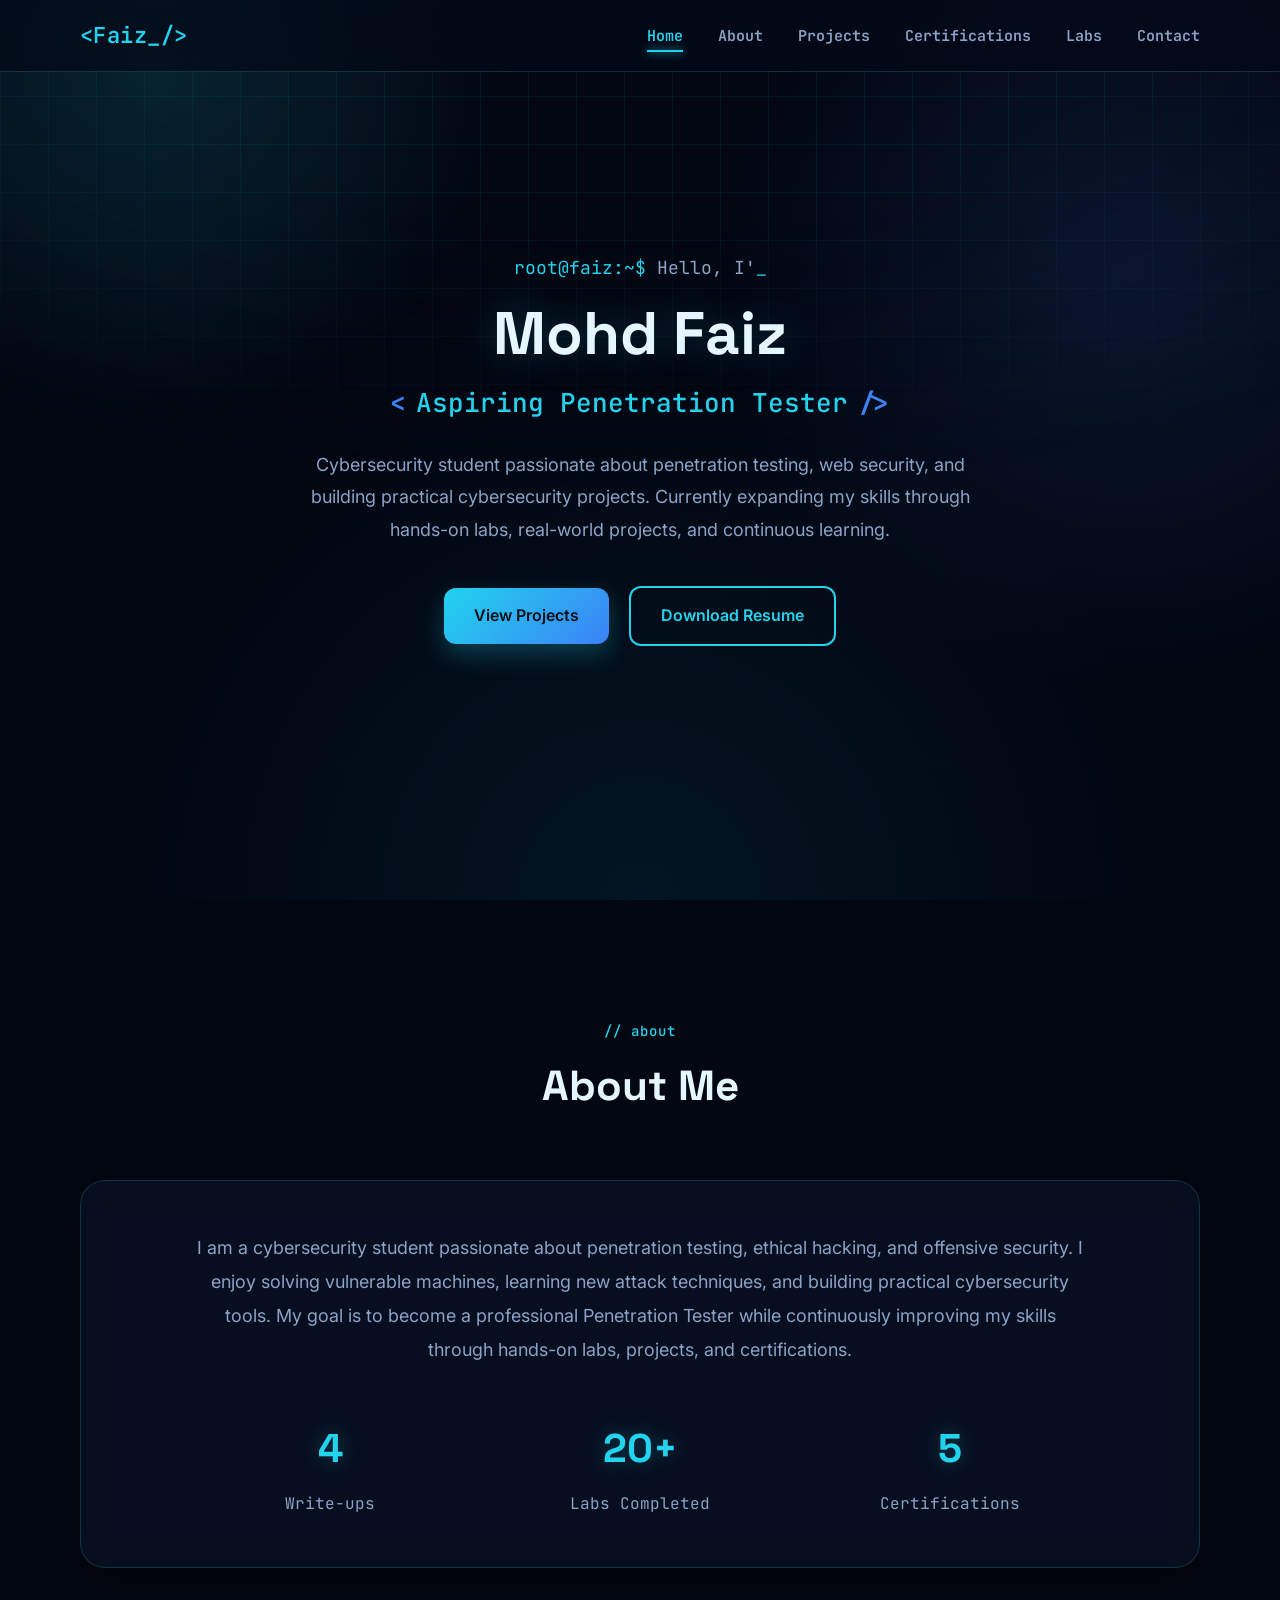
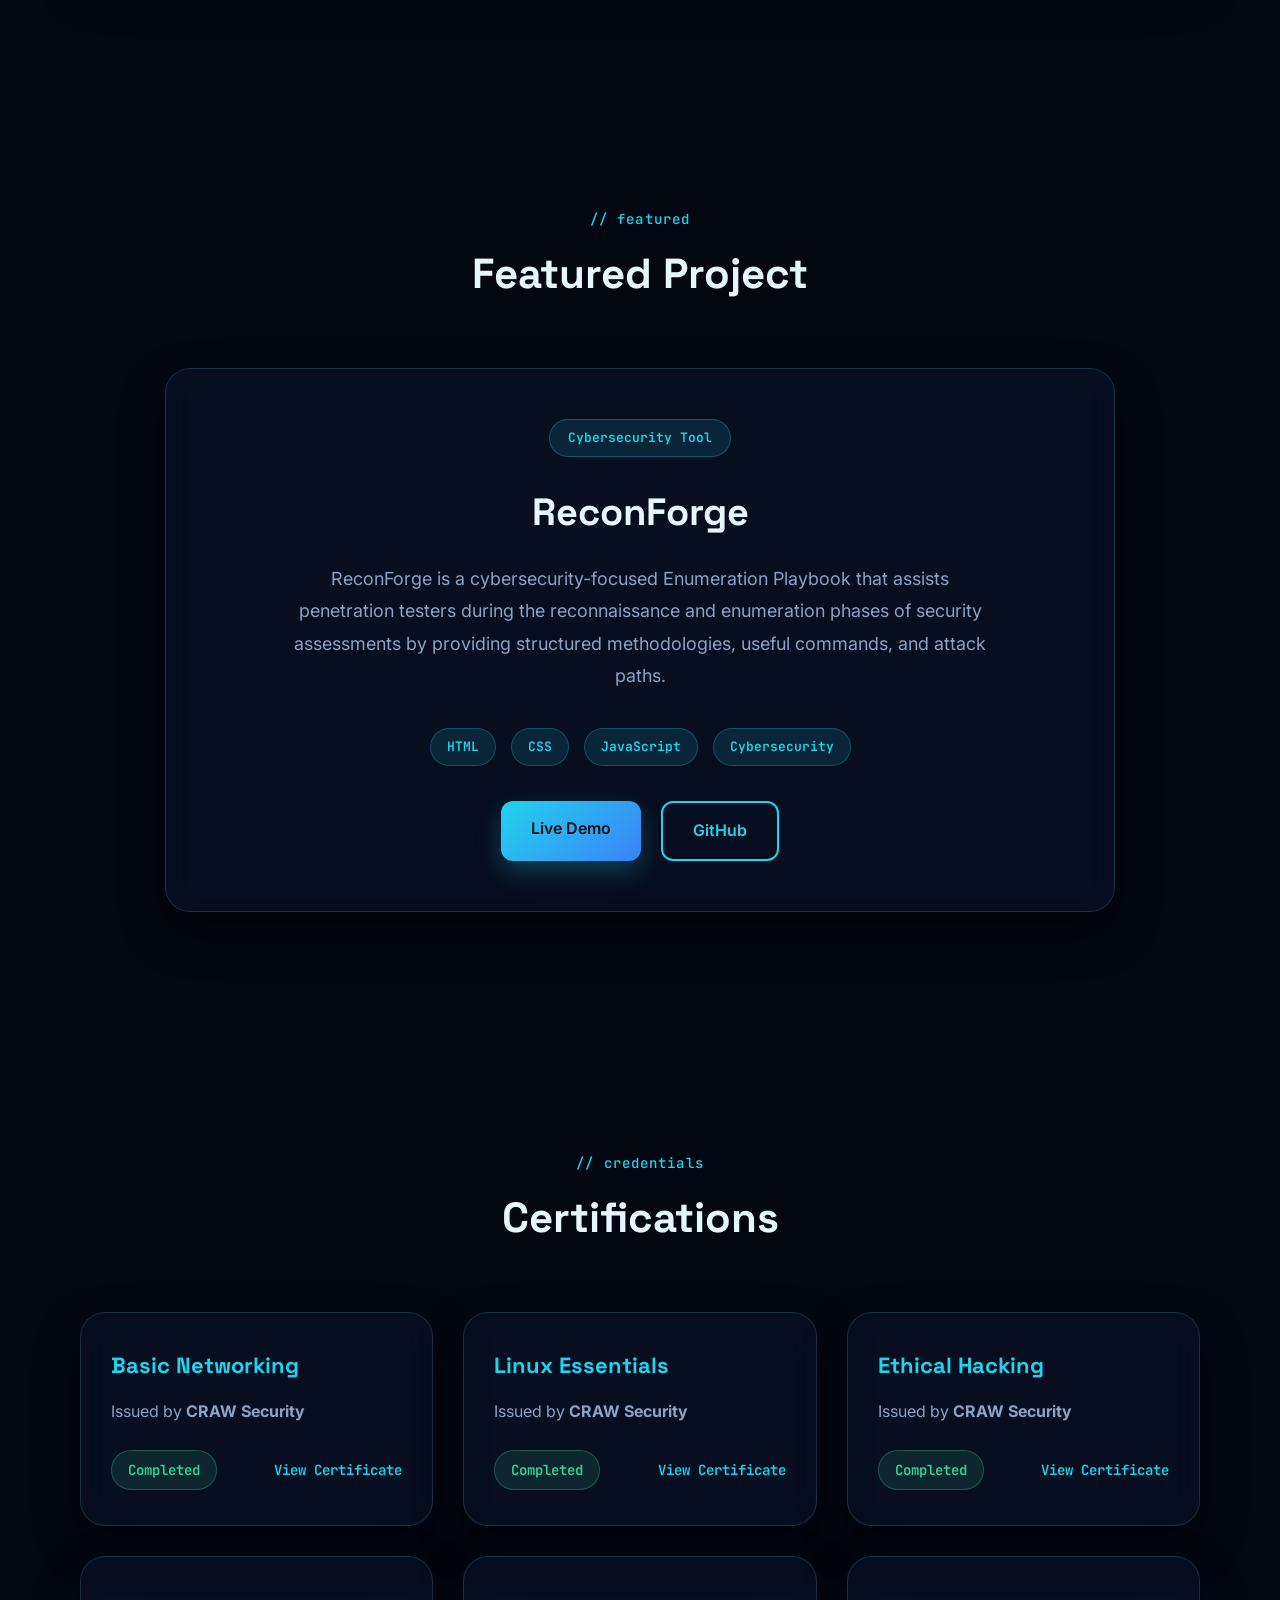
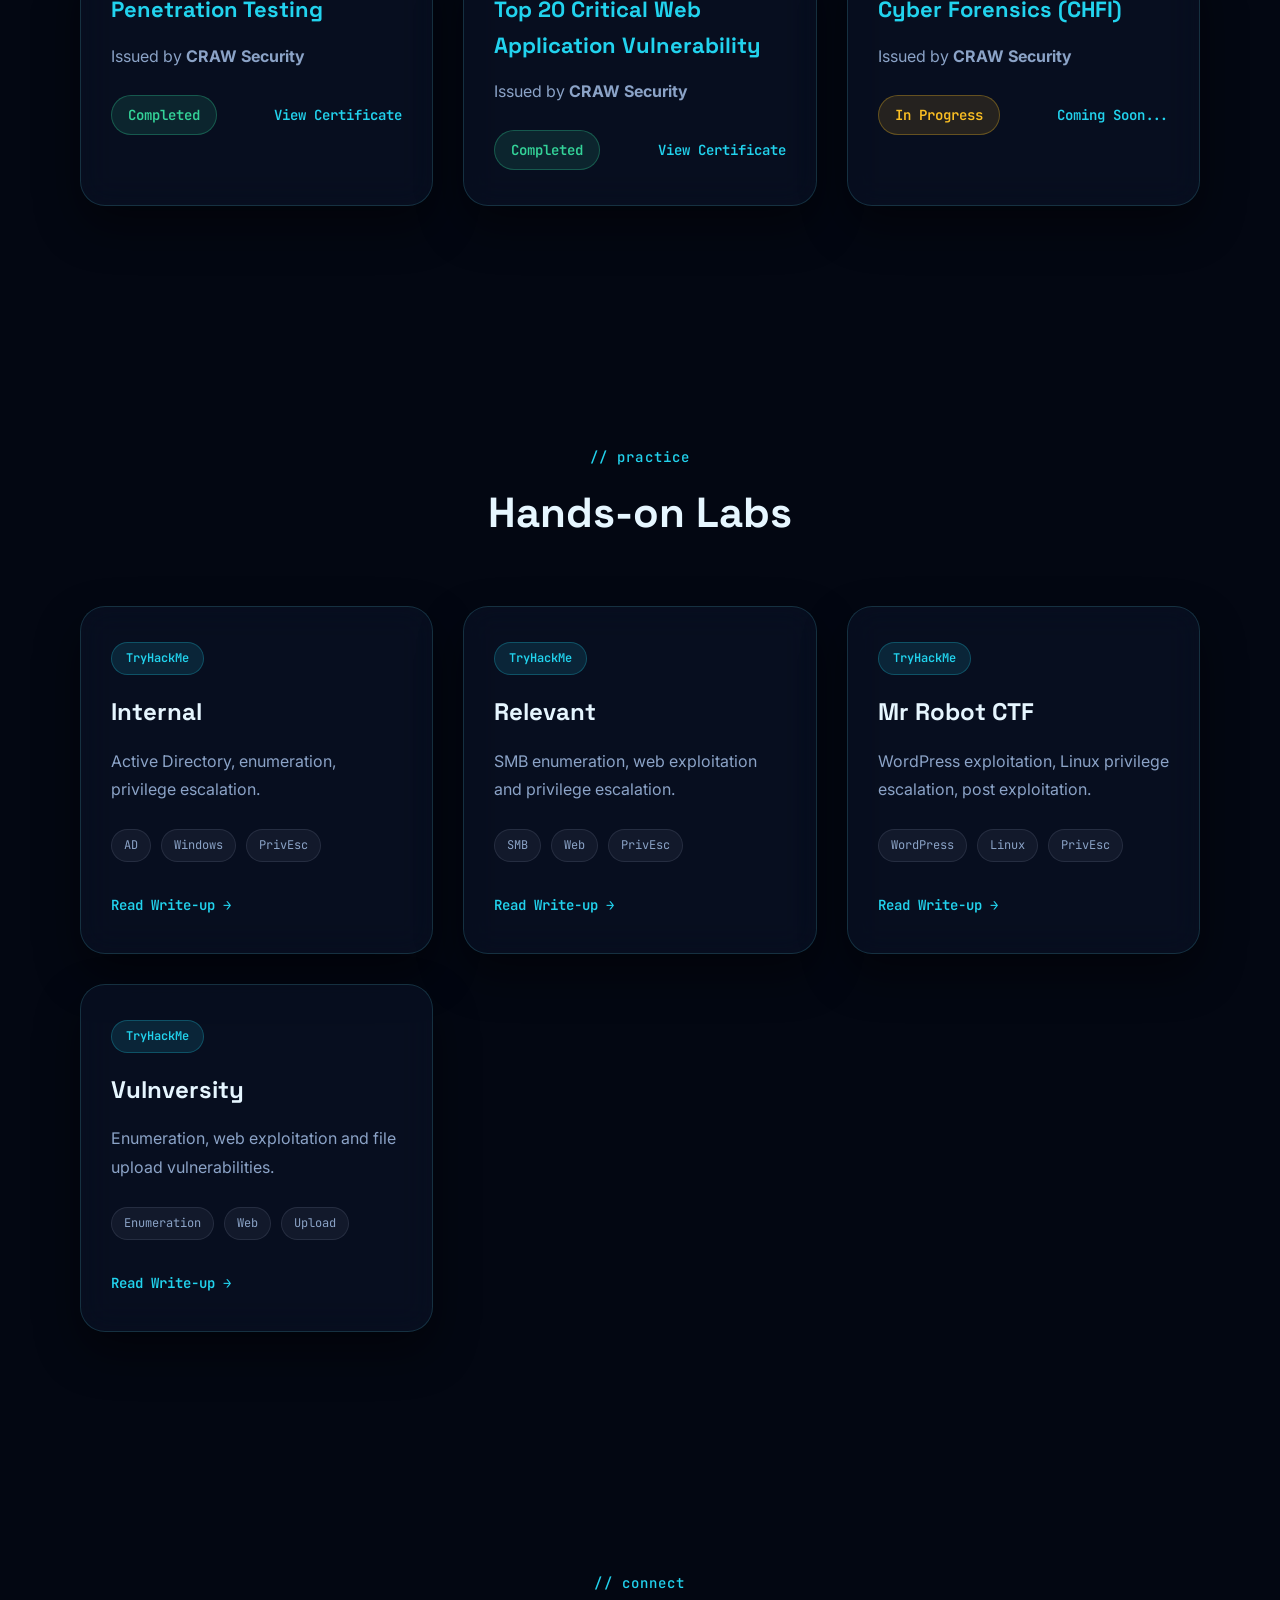
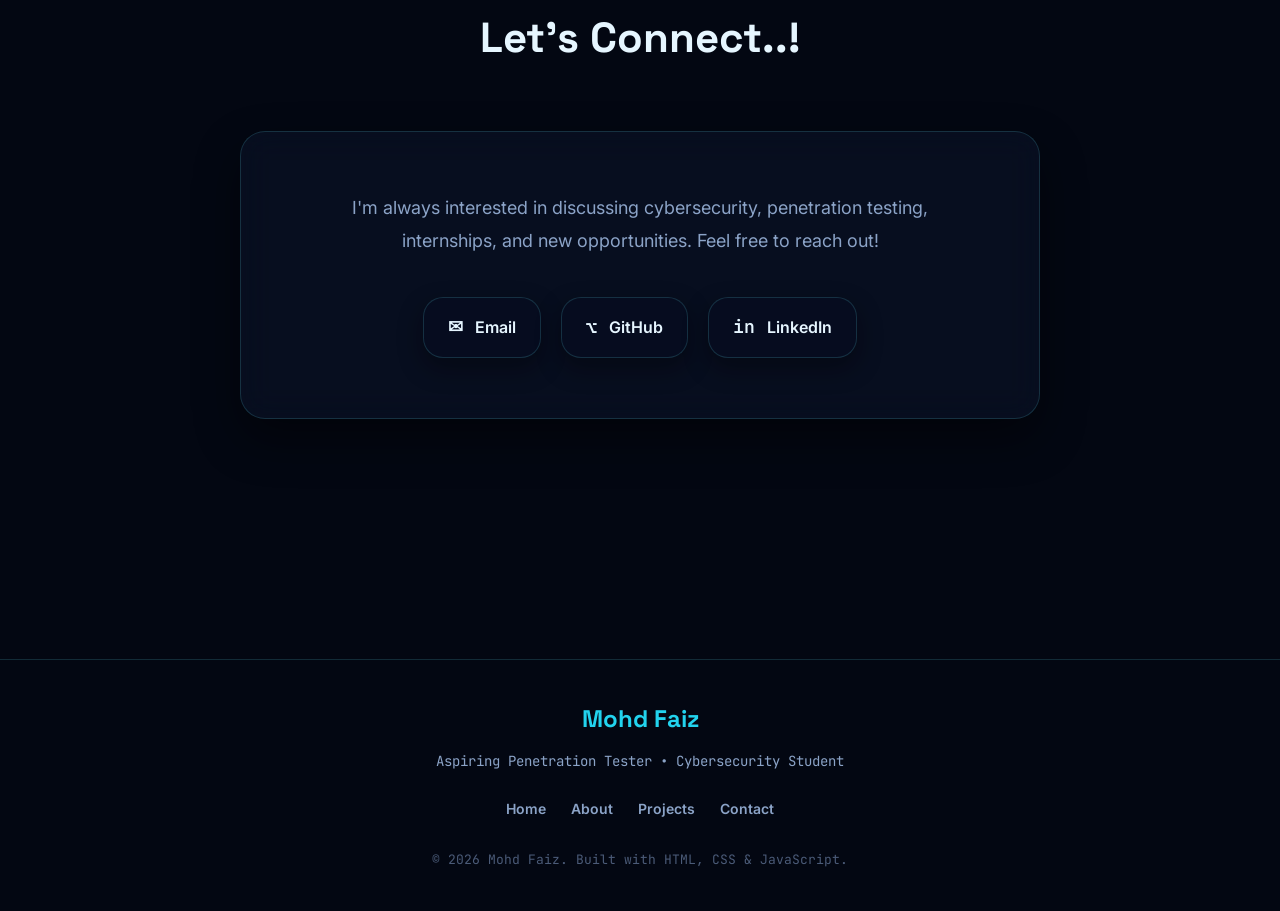
==== index.html @ 4a2c6b79 "Update write-up links to new URLs" ====
<!DOCTYPE html>
<html lang="en">
<head>
    <meta charset="UTF-8">
    <meta name="viewport" content="width=device-width, initial-scale=1.0">
    <title>Mohd Faiz | Portfolio</title>

    <link rel="preconnect" href="https://fonts.googleapis.com">
    <link rel="preconnect" href="https://fonts.gstatic.com" crossorigin>
    <link href="https://fonts.googleapis.com/css2?family=Space+Grotesk:wght@400..700&family=Inter:wght@100..900&family=JetBrains+Mono:wght@400;500;600&display=swap" rel="stylesheet">

    <link rel="stylesheet" href="style.css">
</head>
<body>

    <!-- ================= BACKGROUND FX ================= -->
    <div class="bg-grid" aria-hidden="true"></div>
    <div class="bg-glow" aria-hidden="true"></div>

    <!-- ================= NAVBAR ================= -->
    <nav>
        <a href="#home" class="logo">&lt;Faiz<span class="blink">_</span>/&gt;</a>

        <button class="nav-toggle" id="navToggle" aria-label="Toggle menu" aria-expanded="false">
            <span></span>
            <span></span>
            <span></span>
        </button>

        <ul class="nav-links" id="navLinks">
            <li><a href="#home" class="active">Home</a></li>
            <li><a href="#about">About</a></li>
            <li><a href="#projects">Projects</a></li>
            <li><a href="#certifications">Certifications</a></li>
            <li><a href="#labs">Labs</a></li>
            <li><a href="#contact">Contact</a></li>
        </ul>
    </nav>

    <!-- ================= HERO ================= -->
    <section id="home" class="hero">
        <div class="hero-content">
            <p class="hero-intro">
                <span class="terminal-prompt">root@faiz:~$</span> <span id="typedText"></span><span class="cursor">_</span>
            </p>

            <h1 class="hero-title">Mohd Faiz</h1>

            <h2 class="hero-role">
                <span class="bracket">&lt;</span> Aspiring Penetration Tester <span class="bracket">/&gt;</span>
            </h2>

            <p class="hero-description">
                Cybersecurity student passionate about penetration testing,
                web security, and building practical cybersecurity projects.
                Currently expanding my skills through hands-on labs,
                real-world projects, and continuous learning.
            </p>

            <div class="hero-buttons">
                <a href="#projects" class="btn btn-primary">View Projects</a>
                <a href="assets/resume.pdf" class="btn btn-secondary" target="_blank">Download Resume</a>
            </div>
        </div>
    </section>

    <!-- ================= ABOUT ================= -->
    <section id="about" class="about">
        <h2 class="section-title"><span class="title-tag">// about</span>About Me</h2>

        <div class="container">
            <div class="glass-card about-card">
                <div class="about-content">
                    <p class="about-text">
                        I am a cybersecurity student passionate about
                        penetration testing, ethical hacking, and offensive
                        security. I enjoy solving vulnerable machines,
                        learning new attack techniques, and building practical
                        cybersecurity tools.

                        My goal is to become a professional Penetration Tester
                        while continuously improving my skills through
                        hands-on labs, projects, and certifications.
                    </p>

                    <div class="about-stats">
                        <div class="stat">
                            <h3>4</h3>
                            <p>Write-ups</p>
                        </div>
                        <div class="stat">
                            <h3>20+</h3>
                            <p>Labs Completed</p>
                        </div>
                        <div class="stat">
                            <h3>5</h3>
                            <p>Certifications</p>
                        </div>
                    </div>
                </div>
            </div>
        </div>
    </section>

    <!-- ================= FEATURED PROJECT ================= -->
    <section id="projects" class="projects">
        <h2 class="section-title"><span class="title-tag">// featured</span>Featured Project</h2>

        <div class="container">
            <div class="glass-card project-card">
                <span class="project-tag">Cybersecurity Tool</span>

                <h3 class="project-title">ReconForge</h3>

                <p class="project-description">
                    ReconForge is a cybersecurity-focused Enumeration
                    Playbook that assists penetration testers during the
                    reconnaissance and enumeration phases of security
                    assessments by providing structured methodologies,
                    useful commands, and attack paths.
                </p>

                <div class="project-tech">
                    <span class="tech">HTML</span>
                    <span class="tech">CSS</span>
                    <span class="tech">JavaScript</span>
                    <span class="tech">Cybersecurity</span>
                </div>

                <div class="project-buttons">
                    <a href="https://faizcybersecurity.github.io/cybersecurity-portfolio/projects/ReconForge/index.html"
                       class="btn btn-primary" target="_blank">Live Demo</a>
                    <a href="https://github.com/FaizCyberSecurity"
                       class="btn btn-secondary" target="_blank">GitHub</a>
                </div>
            </div>
        </div>
    </section>

    <!-- ================= CERTIFICATIONS ================= -->
    <section id="certifications" class="certifications">
        <h2 class="section-title"><span class="title-tag">// credentials</span>Certifications</h2>

        <div class="container">
            <div class="cert-grid">

                <div class="glass-card cert-card">
                    <h3 class="cert-title">Basic Networking</h3>
                    <p class="cert-issuer">Issued by <strong>CRAW Security</strong></p>
                    <div class="cert-footer">
                        <span class="badge badge-success">Completed</span>
                        <a href="assets/certificates/networking.pdf" target="_blank" class="cert-link">View Certificate</a>
                    </div>
                </div>

                <div class="glass-card cert-card">
                    <h3 class="cert-title">Linux Essentials</h3>
                    <p class="cert-issuer">Issued by <strong>CRAW Security</strong></p>
                    <div class="cert-footer">
                        <span class="badge badge-success">Completed</span>
                        <a href="assets/certificates/linux.pdf" target="_blank" class="cert-link">View Certificate</a>
                    </div>
                </div>

                <div class="glass-card cert-card">
                    <h3 class="cert-title">Ethical Hacking</h3>
                    <p class="cert-issuer">Issued by <strong>CRAW Security</strong></p>
                    <div class="cert-footer">
                        <span class="badge badge-success">Completed</span>
                        <a href="assets/certificates/ethical-hacking.pdf" target="_blank" class="cert-link">View Certificate</a>
                    </div>
                </div>

                <div class="glass-card cert-card">
                    <h3 class="cert-title">Penetration Testing</h3>
                    <p class="cert-issuer">Issued by <strong>CRAW Security</strong></p>
                    <div class="cert-footer">
                        <span class="badge badge-success">Completed</span>
                        <a href="assets/certificates/advanced-penetration-testing.pdf" target="_blank" class="cert-link">View Certificate</a>
                    </div>
                </div>

                <div class="glass-card cert-card">
                    <h3 class="cert-title">Top 20 Critical Web Application Vulnerability</h3>
                    <p class="cert-issuer">Issued by <strong>CRAW Security</strong></p>
                    <div class="cert-footer">
                        <span class="badge badge-success">Completed</span>
                        <a href="assets/certificates/web-penetration-testing.pdf" target="_blank" class="cert-link">View Certificate</a>
                    </div>
                </div>

                <div class="glass-card cert-card">
                    <h3 class="cert-title">Cyber Forensics (CHFI)</h3>
                    <p class="cert-issuer">Issued by <strong>CRAW Security</strong></p>
                    <div class="cert-footer">
                        <span class="badge badge-warning">In Progress</span>
                        <span class="cert-link">Coming Soon...</span>
                    </div>
                </div>

            </div>
        </div>
    </section>

    <!-- ================= LABS ================= -->
    <section id="labs" class="labs">
        <h2 class="section-title"><span class="title-tag">// practice</span>Hands-on Labs</h2>

        <div class="container">
            <div class="labs-grid">

                <div class="glass-card lab-card">
                    <span class="lab-platform">TryHackMe</span>
                    <h3 class="lab-title">Internal</h3>
                    <p class="lab-description">Active Directory, enumeration, privilege escalation.</p>
                    <div class="lab-tags">
                        <span class="lab-tag">AD</span>
                        <span class="lab-tag">Windows</span>
                        <span class="lab-tag">PrivEsc</span>
                    </div>
                    <a href="https://faizcybersecurity.github.io/cybersecurity-portfolio/labs/internal.html" class="lab-btn" target="_blank">Read Write-up →</a>
                </div>

                <div class="glass-card lab-card">
                    <span class="lab-platform">TryHackMe</span>
                    <h3 class="lab-title">Relevant</h3>
                    <p class="lab-description">SMB enumeration, web exploitation and privilege escalation.</p>
                    <div class="lab-tags">
                        <span class="lab-tag">SMB</span>
                        <span class="lab-tag">Web</span>
                        <span class="lab-tag">PrivEsc</span>
                    </div>
                    <a href="https://faizcybersecurity.github.io/cybersecurity-portfolio/labs/relevant.html" class="lab-btn" target="_blank">Read Write-up →</a>
                </div>

                <div class="glass-card lab-card">
                    <span class="lab-platform">TryHackMe</span>
                    <h3 class="lab-title">Mr Robot CTF</h3>
                    <p class="lab-description">WordPress exploitation, Linux privilege escalation, post exploitation.</p>
                    <div class="lab-tags">
                        <span class="lab-tag">WordPress</span>
                        <span class="lab-tag">Linux</span>
                        <span class="lab-tag">PrivEsc</span>
                    </div>
                    <a href="https://faizcybersecurity.github.io/cybersecurity-portfolio/labs/mr-robot.html" class="lab-btn" target="_blank">Read Write-up →</a>
                </div>

                <div class="glass-card lab-card">
                    <span class="lab-platform">TryHackMe</span>
                    <h3 class="lab-title">Vulnversity</h3>
                    <p class="lab-description">Enumeration, web exploitation and file upload vulnerabilities.</p>
                    <div class="lab-tags">
                        <span class="lab-tag">Enumeration</span>
                        <span class="lab-tag">Web</span>
                        <span class="lab-tag">Upload</span>
                    </div>
                    <a href="https://faizcybersecurity.github.io/cybersecurity-portfolio/labs/vulnversity.html" class="lab-btn" target="_blank">Read Write-up →</a>
                </div>

            </div>
        </div>
    </section>

    <!-- ================= CONTACT ================= -->
    <section id="contact" class="contact">
        <h2 class="section-title"><span class="title-tag">// connect</span>Let's Connect..!</h2>

        <div class="container">
            <div class="glass-card contact-card">
                <p class="contact-description">
                    I'm always interested in discussing cybersecurity,
                    penetration testing, internships, and new opportunities.
                    Feel free to reach out!
                </p>

                <div class="contact-links">
                    <a href="mailto:faizmairaj4@gmail.com" class="contact-item">
                        <span class="contact-icon">✉</span>
                        <span>Email</span>
                    </a>
                    <a href="https://github.com/FaizCyberSecurity" target="_blank" class="contact-item">
                        <span class="contact-icon">⌥</span>
                        <span>GitHub</span>
                    </a>
                    <a href="https://linkedin.com/in/mohd-faiz-cys" target="_blank" class="contact-item">
                        <span class="contact-icon">in</span>
                        <span>LinkedIn</span>
                    </a>
                </div>
            </div>
        </div>
    </section>

    <!-- ================= FOOTER ================= -->
    <footer>
        <h3 class="footer-name">Mohd Faiz</h3>
        <p class="footer-text">Aspiring Penetration Tester • Cybersecurity Student</p>

        <div class="footer-links">
            <a href="#home">Home</a>
            <a href="#about">About</a>
            <a href="#projects">Projects</a>
            <a href="#contact">Contact</a>
        </div>

        <p class="footer-copy">© 2026 Mohd Faiz. Built with HTML, CSS &amp; JavaScript.</p>
    </footer>

    <script src="script.js"></script>

    <a href="#home" class="top-btn" id="topBtn">↑</a>

    <script>
        function copyEmail() {
            const email = "faizmairaj4@gmail.com";
            navigator.clipboard.writeText(email).then(() => {
                const btnText = document.getElementById("btn-text");
                btnText.innerText = "Email Copied! ✓";
                setTimeout(() => {
                    btnText.innerText = "Copy Email";
                }, 2000);
            }).catch(err => {
                console.error("Failed to copy text: ", err);
            });
        }
    </script>
</body>
</html>
---- style.css ----
/* ===========================================
   1. RESET & GLOBAL SETTINGS
=========================================== */

html {
    scroll-behavior: smooth;
}

*,
*::before,
*::after {
    margin: 0;
    padding: 0;
    box-sizing: border-box;
}

body,
h1, h2, h3, h4, h5, h6,
p,
ul,
ol {
    margin: 0;
}

img {
    display: block;
    max-width: 100%;
    height: auto;
}

ul,
ol {
    list-style: none;
}

a {
    text-decoration: none;
    color: inherit;
}

button {
    border: none;
    background: none;
    font: inherit;
    cursor: pointer;
}

input,
textarea,
select,
button {
    font: inherit;
}

body {
    font-family: "Inter", sans-serif;
    background: var(--background);
    color: var(--text);
    line-height: 1.6;
    overflow-x: hidden;
    -webkit-font-smoothing: antialiased;
    text-rendering: optimizeLegibility;
    position: relative;
}

::selection {
    background: var(--primary);
    color: #041018;
}

/* ===========================================
   2. CSS VARIABLES
=========================================== */

:root {

    /* Colors */
    --primary: #22d3ee;
    --primary-dark: #0891b2;
    --primary-bright: #67e8f9;
    --primary-light: rgba(34, 211, 238, 0.12);
    --accent-blue: #3b82f6;

    --background: #030712;
    --background-secondary: #060c1f;

    --text: #e6f6ff;
    --text-light: #8ba3c7;

    --success: #34d399;
    --success-bg: rgba(52, 211, 153, 0.12);

    --warning: #fbbf24;
    --warning-bg: rgba(251, 191, 36, 0.12);

    --danger: #f87171;
    --danger-bg: rgba(248, 113, 113, 0.12);

    --white: #ffffff;

    /* Glass Effect */
    --glass: rgba(12, 21, 43, 0.55);
    --glass-nav: rgba(4, 9, 24, 0.7);
    --glass-border: rgba(103, 232, 249, 0.16);
    --blur: 16px;

    /* Shadows / Glow */
    --shadow-sm: 0 10px 25px rgba(0, 0, 0, 0.35);
    --shadow-md: 0 20px 45px rgba(0, 0, 0, 0.45);
    --shadow-lg: 0 25px 60px rgba(0, 0, 0, 0.55);
    --glow: 0 0 30px rgba(34, 211, 238, 0.18);
    --glow-strong: 0 0 45px rgba(34, 211, 238, 0.35);

    /* Border Radius */
    --radius-sm: 12px;
    --radius-md: 20px;
    --radius-lg: 25px;
    --radius-pill: 50px;

    /* Spacing */
    --section-padding: 120px 80px;
    --card-padding: 40px;
    --gap: 30px;

    /* Typography */
    --font-display: "Space Grotesk", sans-serif;
    --font-body: "Inter", sans-serif;
    --font-mono: "JetBrains Mono", monospace;

    --fs-hero: 60px;
    --fs-title: 42px;
    --fs-subtitle: 32px;
    --fs-card-title: 28px;
    --fs-body: 18px;
    --fs-small: 15px;

    /* Animation */
    --transition: .35s ease;
}

/* ===========================================
   3. BACKGROUND FX (grid + ambient glow)
=========================================== */

.bg-grid {
    position: fixed;
    inset: 0;
    z-index: -2;
    background-image:
        linear-gradient(rgba(34, 211, 238, 0.06) 1px, transparent 1px),
        linear-gradient(90deg, rgba(34, 211, 238, 0.06) 1px, transparent 1px);
    background-size: 48px 48px;
    background-color: var(--background);
    mask-image: radial-gradient(ellipse 100% 60% at 50% 0%, #000 40%, transparent 90%);
}

.bg-glow {
    position: fixed;
    inset: 0;
    z-index: -1;
    background:
        radial-gradient(600px circle at 12% 8%, rgba(34, 211, 238, 0.14), transparent 60%),
        radial-gradient(700px circle at 88% 30%, rgba(59, 130, 246, 0.12), transparent 60%),
        radial-gradient(900px circle at 50% 100%, rgba(8, 145, 178, 0.10), transparent 60%);
}

/* ===========================================
   4. GLOBAL STYLES & REUSABLE COMPONENTS
=========================================== */

section {
    padding: var(--section-padding);
}

.section-title {
    font-family: var(--font-display);
    font-size: var(--fs-title);
    font-weight: 700;
    text-align: center;
    margin-bottom: 60px;
    color: var(--text);
    display: flex;
    flex-direction: column;
    align-items: center;
    gap: 10px;
}

.title-tag {
    font-family: var(--font-mono);
    font-size: 14px;
    font-weight: 500;
    letter-spacing: 0.08em;
    color: var(--primary);
    text-transform: lowercase;
}

.section-subtitle {
    text-align: center;
    color: var(--text-light);
    max-width: 700px;
    margin: 0 auto 70px;
    line-height: 1.8;
}

.container {
    max-width: 1200px;
    margin: auto;
}

/* ---------- Glass Card ---------- */

.glass-card {
    background: var(--glass);
    backdrop-filter: blur(var(--blur));
    -webkit-backdrop-filter: blur(var(--blur));
    border: 1px solid var(--glass-border);
    border-radius: var(--radius-lg);
    box-shadow: var(--shadow-md);
    transition: var(--transition);
}

.glass-card:hover {
    transform: translateY(-8px);
    border-color: rgba(103, 232, 249, 0.4);
    box-shadow: var(--shadow-lg), var(--glow);
}

/* ---------- Buttons ---------- */

.btn {
    display: inline-block;
    padding: 15px 30px;
    border-radius: var(--radius-sm);
    font-size: 16px;
    font-weight: 600;
    font-family: var(--font-body);
    transition: var(--transition);
}

.btn-primary {
    background: linear-gradient(135deg, var(--primary), var(--accent-blue));
    color: #031018;
    box-shadow: 0 10px 25px rgba(34, 211, 238, 0.25);
}

.btn-primary:hover {
    transform: translateY(-3px);
    box-shadow: var(--glow-strong);
}

.btn-secondary {
    background: transparent;
    color: var(--primary);
    border: 2px solid var(--primary);
}

.btn-secondary:hover {
    background: var(--primary);
    color: #031018;
    transform: translateY(-3px);
    box-shadow: var(--glow);
}

/* ---------- Grid ---------- */

.grid {
    display: grid;
    gap: 30px;
}

/* ---------- Badges ---------- */

.badge {
    display: inline-block;
    padding: 8px 16px;
    border-radius: var(--radius-pill);
    font-size: 14px;
    font-weight: 600;
    font-family: var(--font-mono);
}

.badge-success {
    background: var(--success-bg);
    color: var(--success);
    border: 1px solid rgba(52, 211, 153, 0.3);
}

.badge-warning {
    background: var(--warning-bg);
    color: var(--warning);
    border: 1px solid rgba(251, 191, 36, 0.3);
}

.badge-danger {
    background: var(--danger-bg);
    color: var(--danger);
    border: 1px solid rgba(248, 113, 113, 0.3);
}

/* ---------- Links ---------- */

.link {
    color: var(--primary);
    font-weight: 600;
    transition: var(--transition);
}

.link:hover {
    color: var(--primary-bright);
}

/* ===========================================
   5. NAVIGATION
=========================================== */

nav {
    position: fixed;
    top: 0;
    left: 0;
    width: 100%;
    display: flex;
    justify-content: space-between;
    align-items: center;
    padding: 18px 80px;
    background: var(--glass-nav);
    backdrop-filter: blur(var(--blur));
    -webkit-backdrop-filter: blur(var(--blur));
    border-bottom: 1px solid var(--glass-border);
    z-index: 1000;
}

.logo {
    font-family: var(--font-mono);
    font-size: 22px;
    font-weight: 600;
    color: var(--primary);
    letter-spacing: 0.02em;
}

.blink {
    animation: blinkCursor 1s steps(1) infinite;
}

nav ul {
    display: flex;
    align-items: center;
    gap: 35px;
}

nav ul li {
    list-style: none;
}

nav ul li a {
    position: relative;
    font-size: 15px;
    font-weight: 600;
    font-family: var(--font-mono);
    color: var(--text-light);
    transition: var(--transition);
}

nav ul li a::after {
    content: "";
    position: absolute;
    left: 0;
    bottom: -6px;
    width: 0;
    height: 2px;
    background: var(--primary);
    box-shadow: 0 0 8px var(--primary);
    transition: var(--transition);
}

nav ul li a:hover {
    color: var(--primary);
}

nav ul li a:hover::after {
    width: 100%;
}

nav ul li a.active {
    color: var(--primary);
}

nav ul li a.active::after {
    width: 100%;
}

/* ---------- Hamburger Toggle (mobile) ---------- */

.nav-toggle {
    display: none;
    flex-direction: column;
    justify-content: center;
    align-items: center;
    gap: 5px;
    width: 40px;
    height: 40px;
    z-index: 1100;
}

.nav-toggle span {
    display: block;
    width: 24px;
    height: 2px;
    background: var(--primary);
    border-radius: 2px;
    transition: var(--transition);
}

.nav-toggle.open span:nth-child(1) {
    transform: translateY(7px) rotate(45deg);
}

.nav-toggle.open span:nth-child(2) {
    opacity: 0;
}

.nav-toggle.open span:nth-child(3) {
    transform: translateY(-7px) rotate(-45deg);
}

/* ===========================================
   6. HERO SECTION
=========================================== */

.hero {
    min-height: 100vh;
    display: flex;
    justify-content: center;
    align-items: center;
    text-align: center;
    padding: 0 20px;
    position: relative;
}

.hero-content {
    max-width: 800px;
}

.hero-intro {
    font-family: var(--font-mono);
    font-size: 18px;
    color: var(--text-light);
    margin-bottom: 18px;
    min-height: 24px;
}

.terminal-prompt {
    color: var(--primary);
}

.cursor {
    color: var(--primary);
    animation: blinkCursor 1s steps(1) infinite;
}

.hero-title {
    font-family: var(--font-display);
    font-size: var(--fs-hero);
    font-weight: 700;
    color: var(--text);
    line-height: 1.1;
    margin-bottom: 15px;
    text-shadow: 0 0 40px rgba(34, 211, 238, 0.25);
}

.hero-role {
    font-family: var(--font-mono);
    font-size: 26px;
    color: var(--primary);
    font-weight: 500;
    margin-bottom: 25px;
    display: flex;
    align-items: center;
    justify-content: center;
    gap: 10px;
    flex-wrap: wrap;
}

.hero-role .bracket {
    color: var(--accent-blue);
    font-weight: 700;
}

.hero-description {
    font-size: var(--fs-body);
    color: var(--text-light);
    line-height: 1.8;
    max-width: 700px;
    margin: 0 auto 40px;
}

.hero-buttons {
    display: flex;
    justify-content: center;
    align-items: center;
    gap: 20px;
    flex-wrap: wrap;
}

/* ===========================================
   7. ABOUT
=========================================== */

.about {
    text-align: center;
}

.about-content {
    max-width: 900px;
    margin: auto;
}

.about-card {
    padding: 50px;
}

.about-text {
    font-size: var(--fs-body);
    color: var(--text-light);
    line-height: 1.9;
}

.about-stats {
    display: flex;
    justify-content: space-around;
    gap: 30px;
    margin-top: 50px;
    flex-wrap: wrap;
}

.stat {
    flex: 1;
    min-width: 180px;
}

.stat h3 {
    font-family: var(--font-display);
    font-size: 40px;
    color: var(--primary);
    margin-bottom: 10px;
    text-shadow: 0 0 20px rgba(34, 211, 238, 0.3);
}

.stat p {
    color: var(--text-light);
    font-size: 16px;
    font-family: var(--font-mono);
}

/* ===========================================
   8. FEATURED PROJECT
=========================================== */

.projects {
    text-align: center;
}

.project-card {
    max-width: 950px;
    margin: auto;
    padding: 50px;
}

.project-tag {
    display: inline-block;
    padding: 8px 18px;
    border-radius: var(--radius-pill);
    background: var(--primary-light);
    border: 1px solid rgba(34, 211, 238, 0.3);
    color: var(--primary);
    font-family: var(--font-mono);
    font-size: 13px;
    font-weight: 600;
    margin-bottom: 25px;
}

.project-title {
    font-family: var(--font-display);
    font-size: 38px;
    margin-bottom: 20px;
    color: var(--text);
    transition: var(--transition);
}

.project-card:hover .project-title {
    color: var(--primary);
}

.project-description {
    max-width: 700px;
    margin: 0 auto;
    font-size: 18px;
    color: var(--text-light);
    line-height: 1.8;
}

.project-tech {
    display: flex;
    justify-content: center;
    flex-wrap: wrap;
    gap: 15px;
    margin: 35px 0;
}

.tech {
    background: var(--primary-light);
    border: 1px solid rgba(34, 211, 238, 0.25);
    color: var(--primary);
    padding: 8px 16px;
    border-radius: var(--radius-pill);
    font-family: var(--font-mono);
    font-size: 13px;
    font-weight: 600;
}

.project-buttons {
    display: flex;
    justify-content: center;
    gap: 20px;
    flex-wrap: wrap;
}

/* ===========================================
   9. CORE COMPETENCIES
=========================================== */

.skills {
    text-align: center;
}

.skills-grid {
    display: grid;
    grid-template-columns: repeat(auto-fit, minmax(250px, 1fr));
    gap: 30px;
}

.skill-card {
    padding: 35px 30px;
    text-align: left;
}

.skill-icon {
    font-size: 42px;
    margin-bottom: 20px;
}

.skill-title {
    font-family: var(--font-display);
    font-size: 24px;
    color: var(--primary);
    margin-bottom: 15px;
}

.skill-description {
    color: var(--text-light);
    line-height: 1.8;
}

/* ===========================================
   10. CERTIFICATIONS
=========================================== */

.certifications {
    text-align: center;
}

.cert-grid {
    display: grid;
    grid-template-columns: repeat(auto-fit, minmax(280px, 1fr));
    gap: 30px;
}

.cert-card {
    padding: 35px 30px;
    text-align: left;
}

.cert-title {
    font-family: var(--font-display);
    color: var(--primary);
    font-size: 22px;
    margin-bottom: 15px;
}

.cert-issuer {
    color: var(--text-light);
    margin-bottom: 20px;
    line-height: 1.7;
}

.cert-footer {
    display: flex;
    justify-content: space-between;
    align-items: center;
    margin-top: 25px;
    flex-wrap: wrap;
    gap: 12px;
}

.cert-link {
    color: var(--primary);
    font-weight: 600;
    font-family: var(--font-mono);
    font-size: 14px;
    transition: var(--transition);
}

.cert-link:hover {
    color: var(--primary-bright);
}

/* ===========================================
   11. HANDS-ON LABS
=========================================== */

.labs {
    text-align: center;
}

.labs-grid {
    display: grid;
    grid-template-columns: repeat(auto-fit, minmax(320px, 1fr));
    gap: 30px;
}

.lab-card {
    padding: 35px 30px;
    text-align: left;
}

.lab-platform {
    display: inline-block;
    margin-bottom: 18px;
    padding: 6px 14px;
    background: var(--primary-light);
    border: 1px solid rgba(34, 211, 238, 0.25);
    color: var(--primary);
    border-radius: var(--radius-pill);
    font-family: var(--font-mono);
    font-size: 12px;
    font-weight: 600;
}

.lab-title {
    font-family: var(--font-display);
    font-size: 24px;
    color: var(--text);
    margin-bottom: 15px;
}

.lab-description {
    color: var(--text-light);
    line-height: 1.8;
    margin-bottom: 25px;
}

.lab-tags {
    display: flex;
    flex-wrap: wrap;
    gap: 10px;
    margin-bottom: 30px;
}

.lab-tag {
    padding: 6px 12px;
    background: rgba(148, 163, 184, 0.08);
    border: 1px solid rgba(148, 163, 184, 0.15);
    border-radius: var(--radius-pill);
    font-family: var(--font-mono);
    font-size: 12px;
    color: var(--text-light);
}

.lab-btn {
    display: inline-flex;
    align-items: center;
    gap: 8px;
    color: var(--primary);
    font-weight: 600;
    font-family: var(--font-mono);
    font-size: 14px;
    transition: var(--transition);
}

.lab-btn:hover {
    color: var(--primary-bright);
    transform: translateX(5px);
}

/* ===========================================
   12. CONTACT
=========================================== */

.contact {
    text-align: center;
}

.contact-card {
    max-width: 800px;
    margin: auto;
    padding: 60px 50px;
}

.contact-description {
    max-width: 650px;
    margin: 0 auto 40px;
    color: var(--text-light);
    font-size: 18px;
    line-height: 1.8;
}

.contact-links {
    display: flex;
    justify-content: center;
    flex-wrap: wrap;
    gap: 20px;
    margin-top: 30px;
}

.contact-item {
    display: flex;
    align-items: center;
    gap: 12px;
    padding: 15px 24px;
    border-radius: var(--radius-md);
    background: var(--background-secondary);
    border: 1px solid var(--glass-border);
    box-shadow: var(--shadow-sm);
    transition: var(--transition);
}

.contact-item:hover {
    transform: translateY(-5px);
    border-color: rgba(103, 232, 249, 0.4);
    box-shadow: var(--glow);
}

.contact-icon {
    font-size: 18px;
    font-family: var(--font-mono);
    color: var(--primary);
    font-weight: 700;
}

.contact-item span {
    font-weight: 600;
    color: var(--text);
}

/* ===========================================
   13. FOOTER
=========================================== */

footer {
    margin-top: 120px;
    padding: 40px 20px;
    text-align: center;
    border-top: 1px solid var(--glass-border);
    position: relative;
}

.footer-name {
    font-family: var(--font-display);
    font-size: 24px;
    font-weight: 700;
    color: var(--primary);
    margin-bottom: 12px;
}

.footer-text {
    color: var(--text-light);
    margin-bottom: 25px;
    font-family: var(--font-mono);
    font-size: 14px;
}

.footer-links {
    display: flex;
    justify-content: center;
    align-items: center;
    gap: 25px;
    flex-wrap: wrap;
    margin-bottom: 30px;
}

.footer-links a {
    color: var(--text-light);
    transition: var(--transition);
    font-weight: 600;
    font-size: 14px;
}

.footer-links a:hover {
    color: var(--primary);
}

.footer-copy {
    color: #4b5b78;
    font-size: 13px;
    font-family: var(--font-mono);
}

/* ---------- Back to top ---------- */

.top-btn {
    position: fixed;
    bottom: 30px;
    right: 30px;
    width: 55px;
    height: 55px;
    border-radius: 50%;
    background: linear-gradient(135deg, var(--primary), var(--accent-blue));
    color: #031018;
    display: flex;
    justify-content: center;
    align-items: center;
    font-size: 22px;
    font-weight: 700;
    box-shadow: var(--shadow-md);
    transition: var(--transition);
    z-index: 999;
    opacity: 0;
    visibility: hidden;
    transform: translateY(10px);
}

.top-btn.visible {
    opacity: 1;
    visibility: visible;
    transform: translateY(0);
}

.top-btn:hover {
    box-shadow: var(--glow-strong);
    transform: translateY(-5px);
}

/* ===========================================
   14. ANIMATIONS
=========================================== */

@keyframes blinkCursor {
    0%, 49% { opacity: 1; }
    50%, 100% { opacity: 0; }
}

@media (prefers-reduced-motion: reduce) {
    *,
    *::before,
    *::after {
        animation-duration: 0.001ms !important;
        animation-iteration-count: 1 !important;
        transition-duration: 0.001ms !important;
        scroll-behavior: auto !important;
    }
}

/* ===========================================
   15. RESPONSIVE DESIGN
=========================================== */

/* ---------- Large Tablets ---------- */

@media (max-width: 1024px) {
    nav {
        padding: 18px 40px;
    }

    section {
        padding: 100px 40px;
    }

    .hero-title {
        font-size: 48px;
    }

    .hero-role {
        font-size: 22px;
    }
}

/* ---------- Tablets & Mobile Nav ---------- */

@media (max-width: 768px) {
    nav {
        padding: 16px 20px;
    }

    .nav-toggle {
        display: flex;
    }

    .nav-links {
        position: fixed;
        top: 0;
        right: -100%;
        width: min(75vw, 320px);
        height: 100vh;
        background: var(--glass-nav);
        backdrop-filter: blur(var(--blur));
        -webkit-backdrop-filter: blur(var(--blur));
        border-left: 1px solid var(--glass-border);
        flex-direction: column;
        justify-content: center;
        align-items: center;
        gap: 40px;
        transition: right var(--transition);
    }

    .nav-links.open {
        right: 0;
    }

    .hero {
        min-height: auto;
        padding: 120px 20px 80px;
    }

    .hero-title {
        font-size: 42px;
    }

    .hero-role {
        font-size: 20px;
    }

    .hero-description {
        font-size: 17px;
    }

    .hero-buttons {
        flex-direction: column;
        width: 100%;
    }

    .hero-buttons a {
        width: 100%;
        text-align: center;
    }

    .about-stats {
        flex-direction: column;
        gap: 40px;
    }

    .skills-grid,
    .cert-grid,
    .labs-grid {
        grid-template-columns: 1fr;
    }

    .project-buttons {
        flex-direction: column;
    }

    .project-buttons a {
        width: 100%;
        text-align: center;
    }

    .contact-links {
        flex-direction: column;
    }
}

/* ---------- Mobile Phones ---------- */

@media (max-width: 480px) {
    section {
        padding: 80px 20px;
    }

    .section-title {
        font-size: 30px;
    }

    .hero-title {
        font-size: 34px;
    }

    .hero-role {
        font-size: 17px;
    }

    .hero-description {
        font-size: 16px;
    }

    .glass-card {
        padding: 30px 22px;
    }

    .project-title {
        font-size: 28px;
    }

    .skill-title,
    .cert-title,
    .lab-title {
        font-size: 20px;
    }

    .footer-links {
        flex-direction: column;
        gap: 15px;
    }

    .top-btn {
        width: 48px;
        height: 48px;
        bottom: 20px;
        right: 20px;
        font-size: 18px;
    }
}
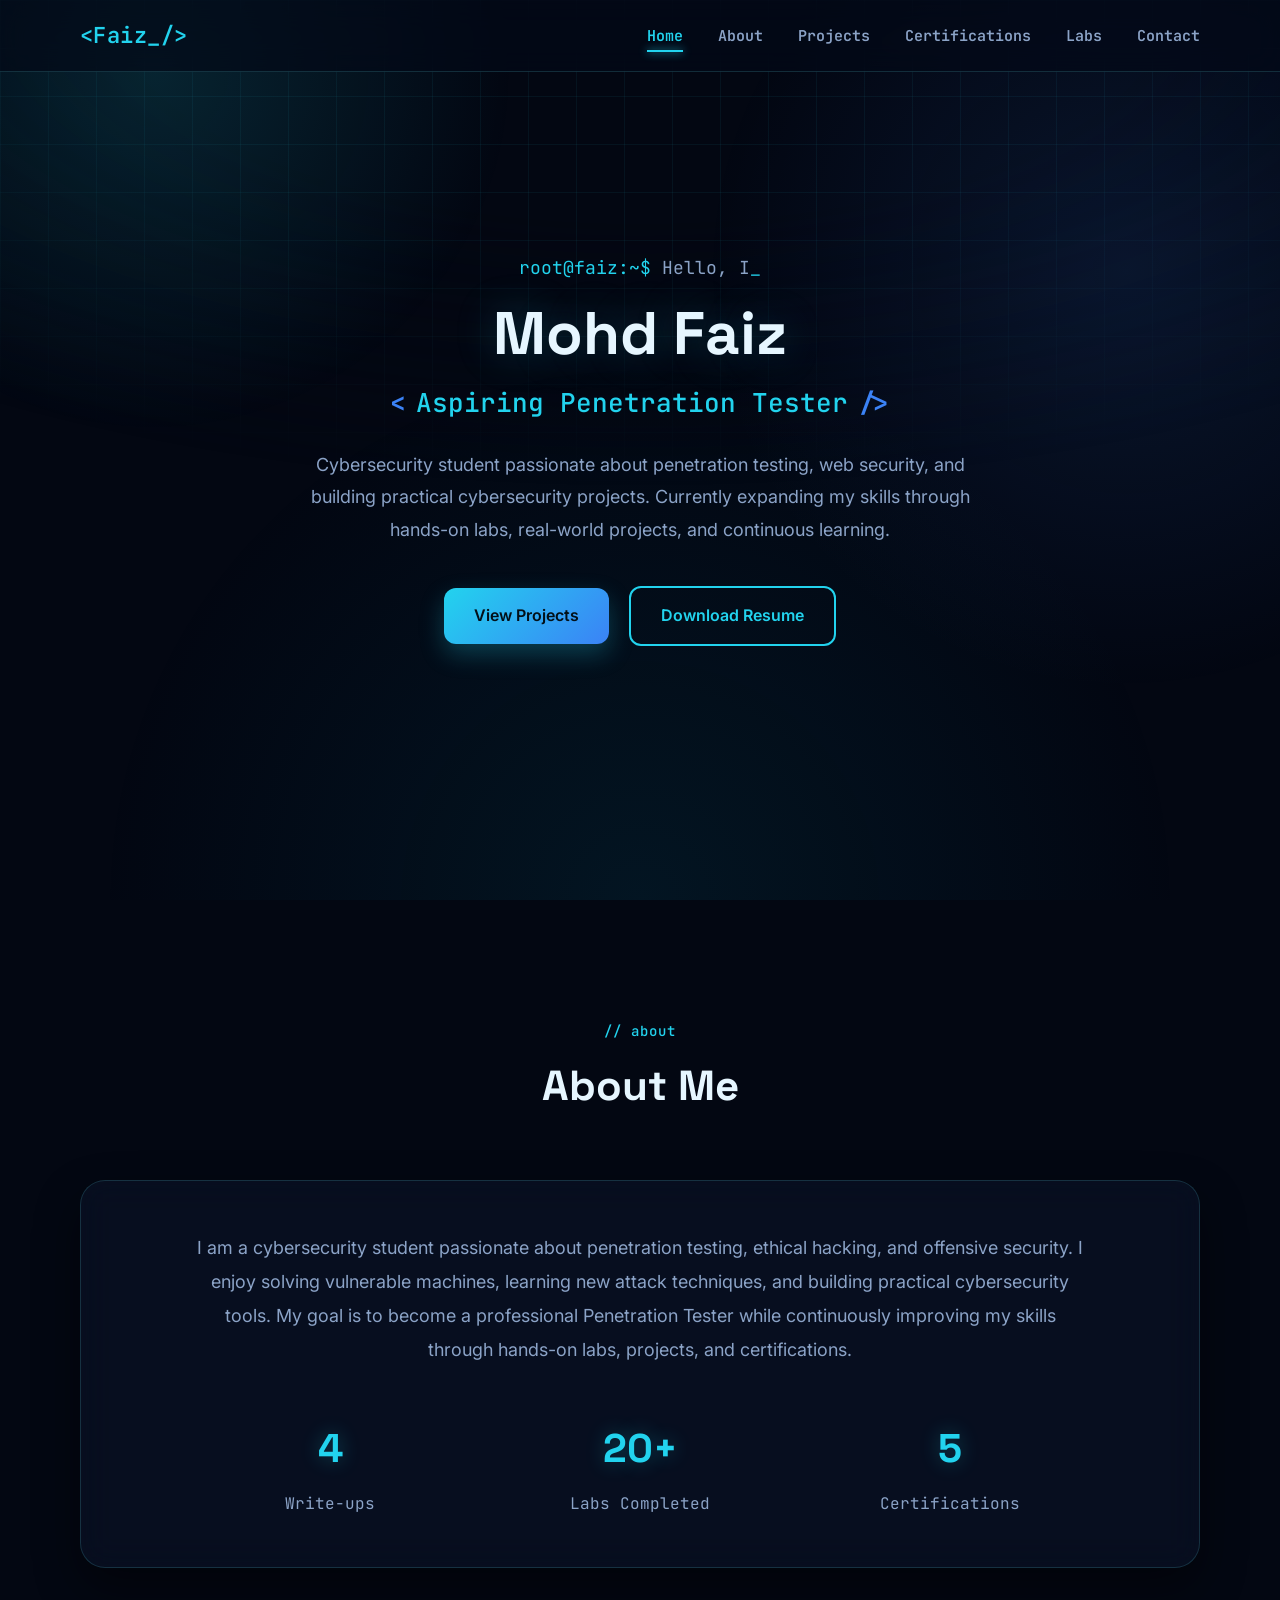
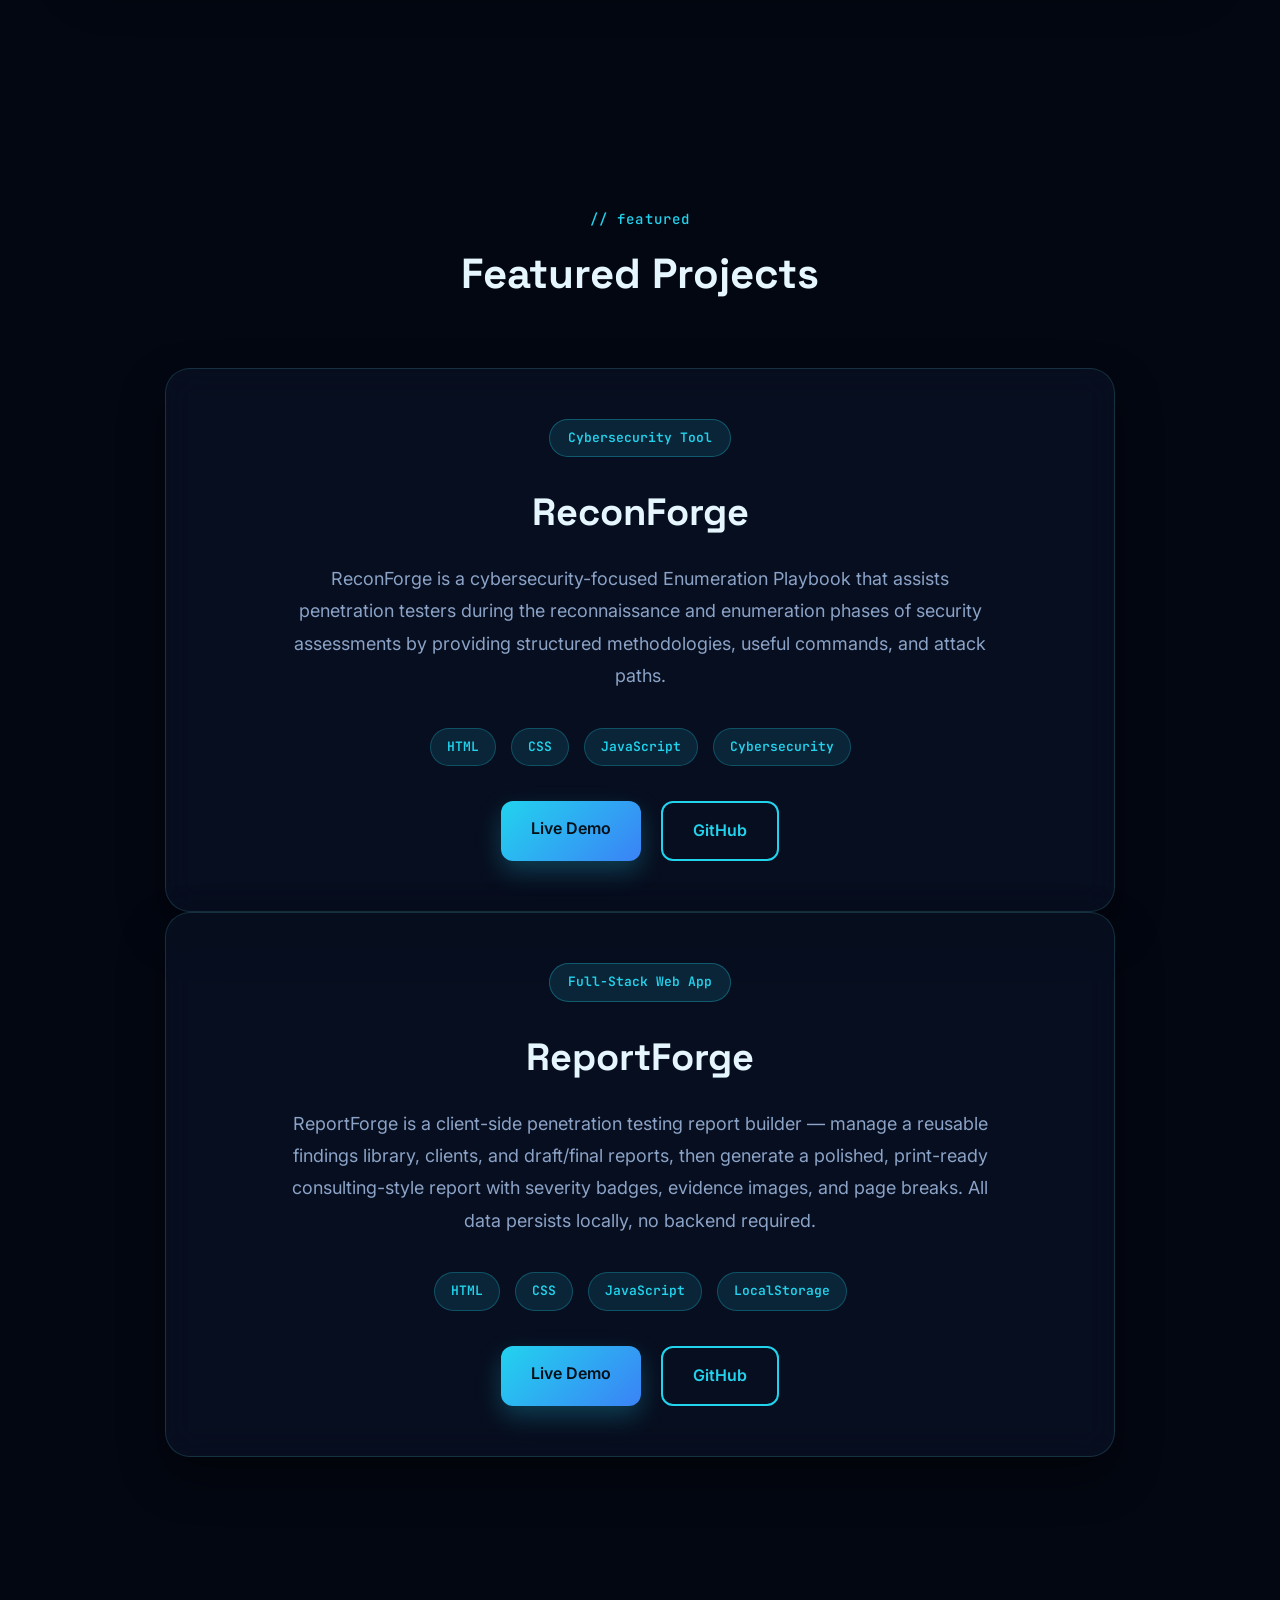
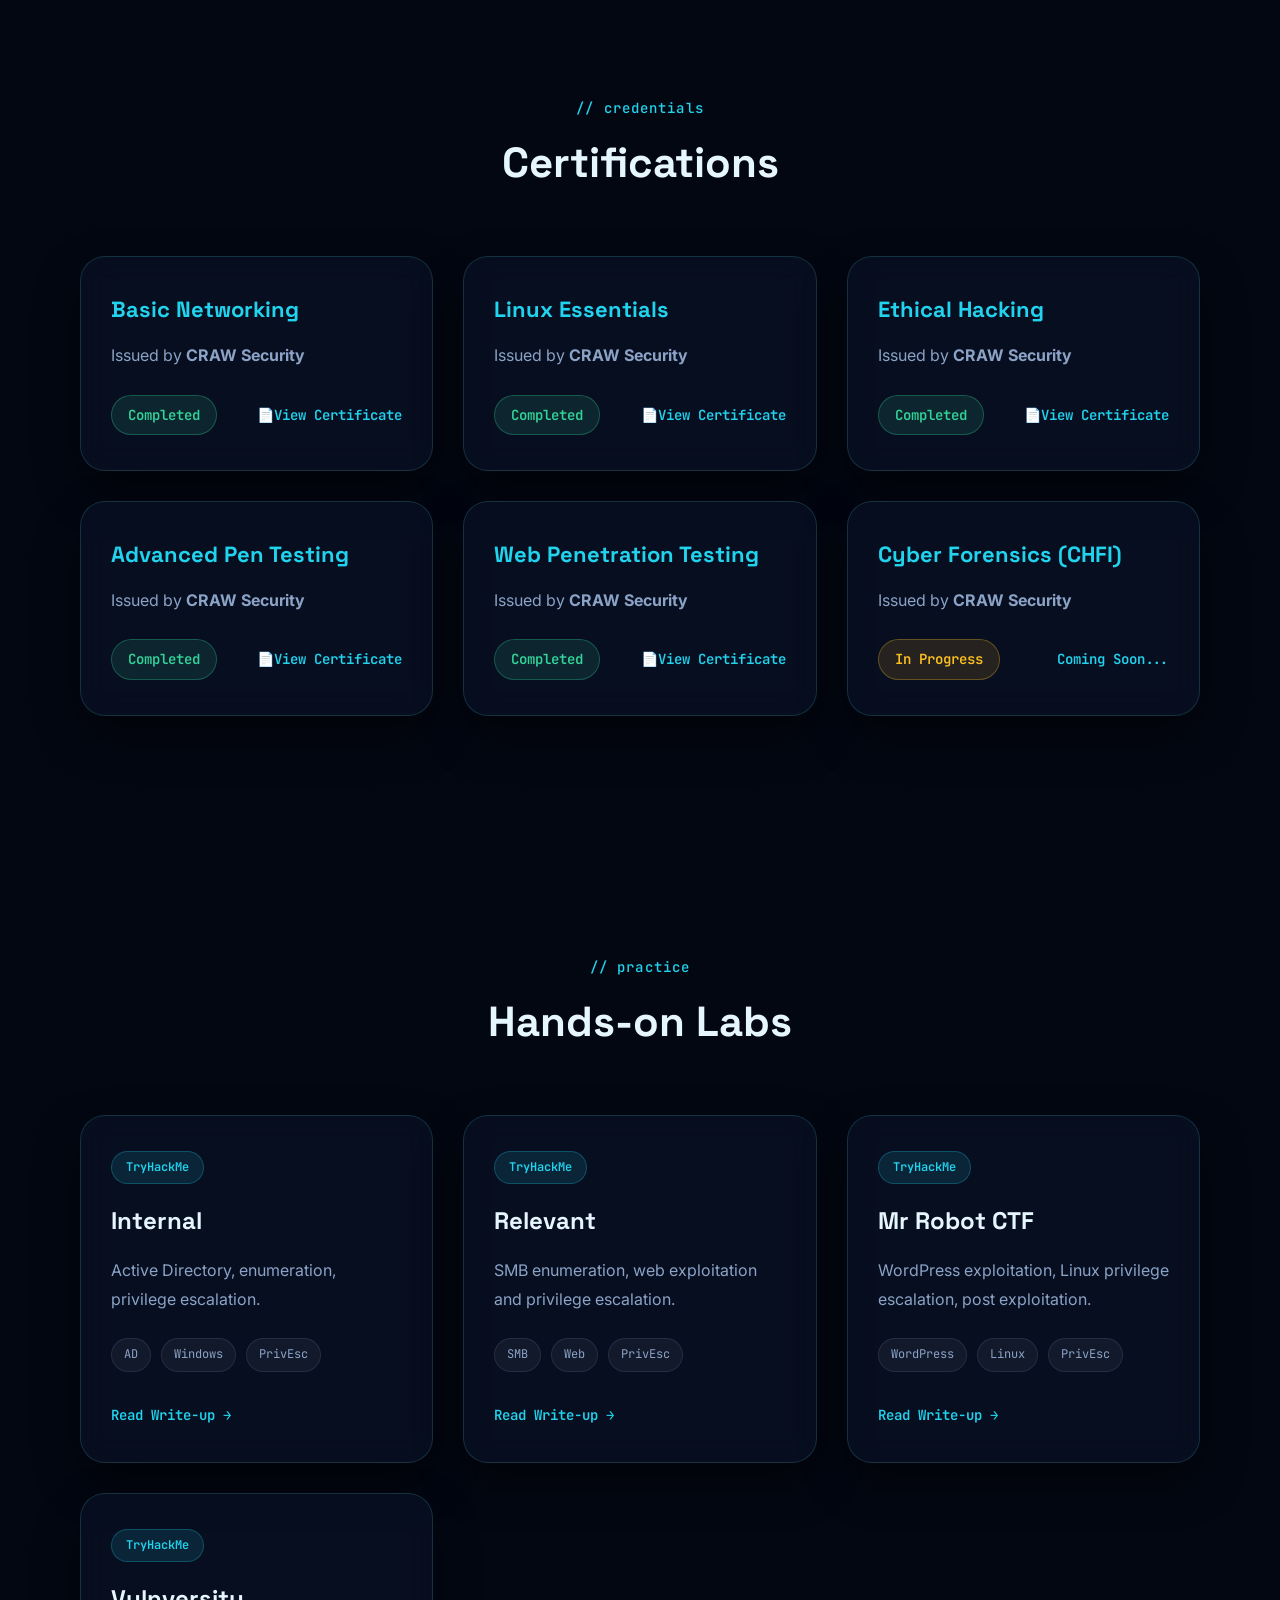
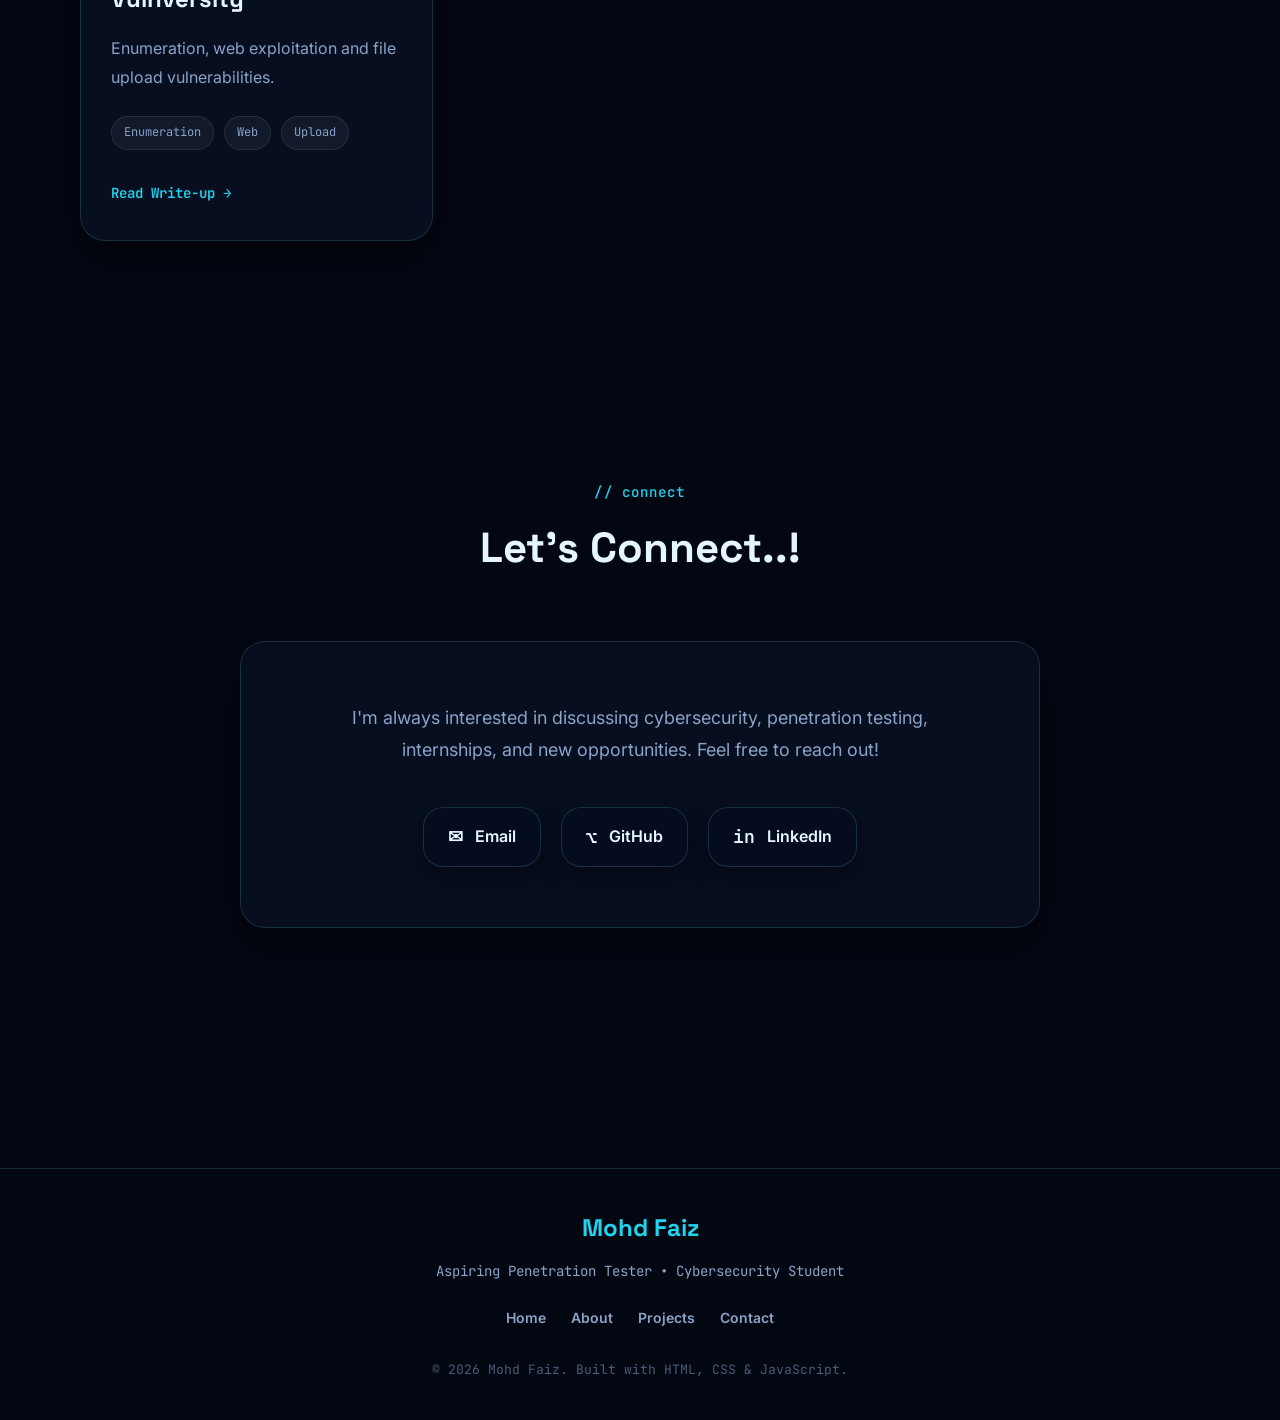
==== commit c1cd2566: "Update index.html" ====
--- a/index.html
+++ b/index.html
@@ -8,6 +8,12 @@
     <link rel="preconnect" href="https://fonts.googleapis.com">
     <link rel="preconnect" href="https://fonts.gstatic.com" crossorigin>
     <link href="https://fonts.googleapis.com/css2?family=Space+Grotesk:wght@400..700&family=Inter:wght@100..900&family=JetBrains+Mono:wght@400;500;600&display=swap" rel="stylesheet">
+
+    <link rel="icon" type="image/svg+xml" href="favicon.svg">
+    <link rel="icon" type="image/png" sizes="32x32" href="favicon-32.png">
+    <link rel="icon" type="image/png" sizes="16x16" href="favicon-16.png">
+    <link rel="apple-touch-icon" sizes="180x180" href="favicon-180.png">
+    <link rel="shortcut icon" href="favicon.ico">
 
     <link rel="stylesheet" href="style.css">
 </head>
@@ -102,37 +108,70 @@
         </div>
     </section>
 
-    <!-- ================= FEATURED PROJECT ================= -->
+    <!-- ================= FEATURED PROJECTS ================= -->
     <section id="projects" class="projects">
-        <h2 class="section-title"><span class="title-tag">// featured</span>Featured Project</h2>
-
-        <div class="container">
-            <div class="glass-card project-card">
-                <span class="project-tag">Cybersecurity Tool</span>
-
-                <h3 class="project-title">ReconForge</h3>
-
-                <p class="project-description">
-                    ReconForge is a cybersecurity-focused Enumeration
-                    Playbook that assists penetration testers during the
-                    reconnaissance and enumeration phases of security
-                    assessments by providing structured methodologies,
-                    useful commands, and attack paths.
-                </p>
-
-                <div class="project-tech">
-                    <span class="tech">HTML</span>
-                    <span class="tech">CSS</span>
-                    <span class="tech">JavaScript</span>
-                    <span class="tech">Cybersecurity</span>
-                </div>
-
-                <div class="project-buttons">
-                    <a href="https://faizcybersecurity.github.io/cybersecurity-portfolio/projects/ReconForge/index.html"
-                       class="btn btn-primary" target="_blank">Live Demo</a>
-                    <a href="https://github.com/FaizCyberSecurity"
-                       class="btn btn-secondary" target="_blank">GitHub</a>
-                </div>
+        <h2 class="section-title"><span class="title-tag">// featured</span>Featured Projects</h2>
+
+        <div class="container">
+            <div class="projects-grid">
+
+                <div class="glass-card project-card">
+                    <span class="project-tag">Cybersecurity Tool</span>
+
+                    <h3 class="project-title">ReconForge</h3>
+
+                    <p class="project-description">
+                        ReconForge is a cybersecurity-focused Enumeration
+                        Playbook that assists penetration testers during the
+                        reconnaissance and enumeration phases of security
+                        assessments by providing structured methodologies,
+                        useful commands, and attack paths.
+                    </p>
+
+                    <div class="project-tech">
+                        <span class="tech">HTML</span>
+                        <span class="tech">CSS</span>
+                        <span class="tech">JavaScript</span>
+                        <span class="tech">Cybersecurity</span>
+                    </div>
+
+                    <div class="project-buttons">
+                        <a href="https://faizcybersecurity.github.io/cybersecurity-portfolio/projects/ReconForge/index.html"
+                           class="btn btn-primary" target="_blank">Live Demo</a>
+                        <a href="https://github.com/FaizCyberSecurity/cybersecurity-portfolio/tree/main/projects/ReconForge"
+                           class="btn btn-secondary" target="_blank">GitHub</a>
+                    </div>
+                </div>
+
+                <div class="glass-card project-card">
+                    <span class="project-tag">Full-Stack Web App</span>
+
+                    <h3 class="project-title">ReportForge</h3>
+
+                    <p class="project-description">
+                        ReportForge is a client-side penetration testing
+                        report builder — manage a reusable findings library,
+                        clients, and draft/final reports, then generate a
+                        polished, print-ready consulting-style report with
+                        severity badges, evidence images, and page breaks.
+                        All data persists locally, no backend required.
+                    </p>
+
+                    <div class="project-tech">
+                        <span class="tech">HTML</span>
+                        <span class="tech">CSS</span>
+                        <span class="tech">JavaScript</span>
+                        <span class="tech">LocalStorage</span>
+                    </div>
+
+                    <div class="project-buttons">
+                        <a href="https://faizcybersecurity.github.io/cybersecurity-portfolio/projects/ReportForge/"
+                           class="btn btn-primary" target="_blank">Live Demo</a>
+                        <a href="https://github.com/FaizCyberSecurity/cybersecurity-portfolio/tree/main/projects/ReportForge"
+                           class="btn btn-secondary" target="_blank">GitHub</a>
+                    </div>
+                </div>
+
             </div>
         </div>
     </section>
@@ -149,7 +188,7 @@
                     <p class="cert-issuer">Issued by <strong>CRAW Security</strong></p>
                     <div class="cert-footer">
                         <span class="badge badge-success">Completed</span>
-                        <a href="assets/certificates/networking.pdf" target="_blank" class="cert-link">View Certificate</a>
+                        <a href="assets/certificates/networking.pdf" target="_blank" class="cert-link">📄View Certificate</a>
                     </div>
                 </div>
 
@@ -158,7 +197,7 @@
                     <p class="cert-issuer">Issued by <strong>CRAW Security</strong></p>
                     <div class="cert-footer">
                         <span class="badge badge-success">Completed</span>
-                        <a href="assets/certificates/linux.pdf" target="_blank" class="cert-link">View Certificate</a>
+                        <a href="assets/certificates/linux.pdf" target="_blank" class="cert-link">📄View Certificate</a>
                     </div>
                 </div>
 
@@ -167,25 +206,25 @@
                     <p class="cert-issuer">Issued by <strong>CRAW Security</strong></p>
                     <div class="cert-footer">
                         <span class="badge badge-success">Completed</span>
-                        <a href="assets/certificates/ethical-hacking.pdf" target="_blank" class="cert-link">View Certificate</a>
-                    </div>
-                </div>
-
-                <div class="glass-card cert-card">
-                    <h3 class="cert-title">Penetration Testing</h3>
-                    <p class="cert-issuer">Issued by <strong>CRAW Security</strong></p>
-                    <div class="cert-footer">
-                        <span class="badge badge-success">Completed</span>
-                        <a href="assets/certificates/advanced-penetration-testing.pdf" target="_blank" class="cert-link">View Certificate</a>
-                    </div>
-                </div>
-
-                <div class="glass-card cert-card">
-                    <h3 class="cert-title">Top 20 Critical Web Application Vulnerability</h3>
-                    <p class="cert-issuer">Issued by <strong>CRAW Security</strong></p>
-                    <div class="cert-footer">
-                        <span class="badge badge-success">Completed</span>
-                        <a href="assets/certificates/web-penetration-testing.pdf" target="_blank" class="cert-link">View Certificate</a>
+                        <a href="assets/certificates/ethical-hacking.pdf" target="_blank" class="cert-link">📄View Certificate</a>
+                    </div>
+                </div>
+
+                <div class="glass-card cert-card">
+                    <h3 class="cert-title">Advanced Pen Testing</h3>
+                    <p class="cert-issuer">Issued by <strong>CRAW Security</strong></p>
+                    <div class="cert-footer">
+                        <span class="badge badge-success">Completed</span>
+                        <a href="assets/certificates/advanced-penetration-testing.pdf" target="_blank" class="cert-link">📄View Certificate</a>
+                    </div>
+                </div>
+
+                <div class="glass-card cert-card">
+                    <h3 class="cert-title">Web Penetration Testing</h3>
+                    <p class="cert-issuer">Issued by <strong>CRAW Security</strong></p>
+                    <div class="cert-footer">
+                        <span class="badge badge-success">Completed</span>
+                        <a href="assets/certificates/web-penetration-testing.pdf" target="_blank" class="cert-link">📄View Certificate</a>
                     </div>
                 </div>
 
@@ -218,7 +257,7 @@
                         <span class="lab-tag">Windows</span>
                         <span class="lab-tag">PrivEsc</span>
                     </div>
-                    <a href="https://faizcybersecurity.github.io/cybersecurity-portfolio/labs/internal.html" class="lab-btn" target="_blank">Read Write-up →</a>
+                    <a href="assets/writeups/internal.txt" class="lab-btn" target="_blank">Read Write-up →</a>
                 </div>
 
                 <div class="glass-card lab-card">
@@ -230,7 +269,7 @@
                         <span class="lab-tag">Web</span>
                         <span class="lab-tag">PrivEsc</span>
                     </div>
-                    <a href="https://faizcybersecurity.github.io/cybersecurity-portfolio/labs/relevant.html" class="lab-btn" target="_blank">Read Write-up →</a>
+                    <a href="assets/writeups/relevant.txt" class="lab-btn" target="_blank">Read Write-up →</a>
                 </div>
 
                 <div class="glass-card lab-card">
@@ -242,7 +281,7 @@
                         <span class="lab-tag">Linux</span>
                         <span class="lab-tag">PrivEsc</span>
                     </div>
-                    <a href="https://faizcybersecurity.github.io/cybersecurity-portfolio/labs/mr-robot.html" class="lab-btn" target="_blank">Read Write-up →</a>
+                    <a href="assets/writeups/MrRobot.txt" class="lab-btn" target="_blank">Read Write-up →</a>
                 </div>
 
                 <div class="glass-card lab-card">
@@ -254,7 +293,7 @@
                         <span class="lab-tag">Web</span>
                         <span class="lab-tag">Upload</span>
                     </div>
-                    <a href="https://faizcybersecurity.github.io/cybersecurity-portfolio/labs/vulnversity.html" class="lab-btn" target="_blank">Read Write-up →</a>
+                    <a href="assets/writeups/vulnversity.txt" class="lab-btn" target="_blank">Read Write-up →</a>
                 </div>
 
             </div>
@@ -310,19 +349,5 @@
 
     <a href="#home" class="top-btn" id="topBtn">↑</a>
 
-    <script>
-        function copyEmail() {
-            const email = "faizmairaj4@gmail.com";
-            navigator.clipboard.writeText(email).then(() => {
-                const btnText = document.getElementById("btn-text");
-                btnText.innerText = "Email Copied! ✓";
-                setTimeout(() => {
-                    btnText.innerText = "Copy Email";
-                }, 2000);
-            }).catch(err => {
-                console.error("Failed to copy text: ", err);
-            });
-        }
-    </script>
 </body>
 </html>
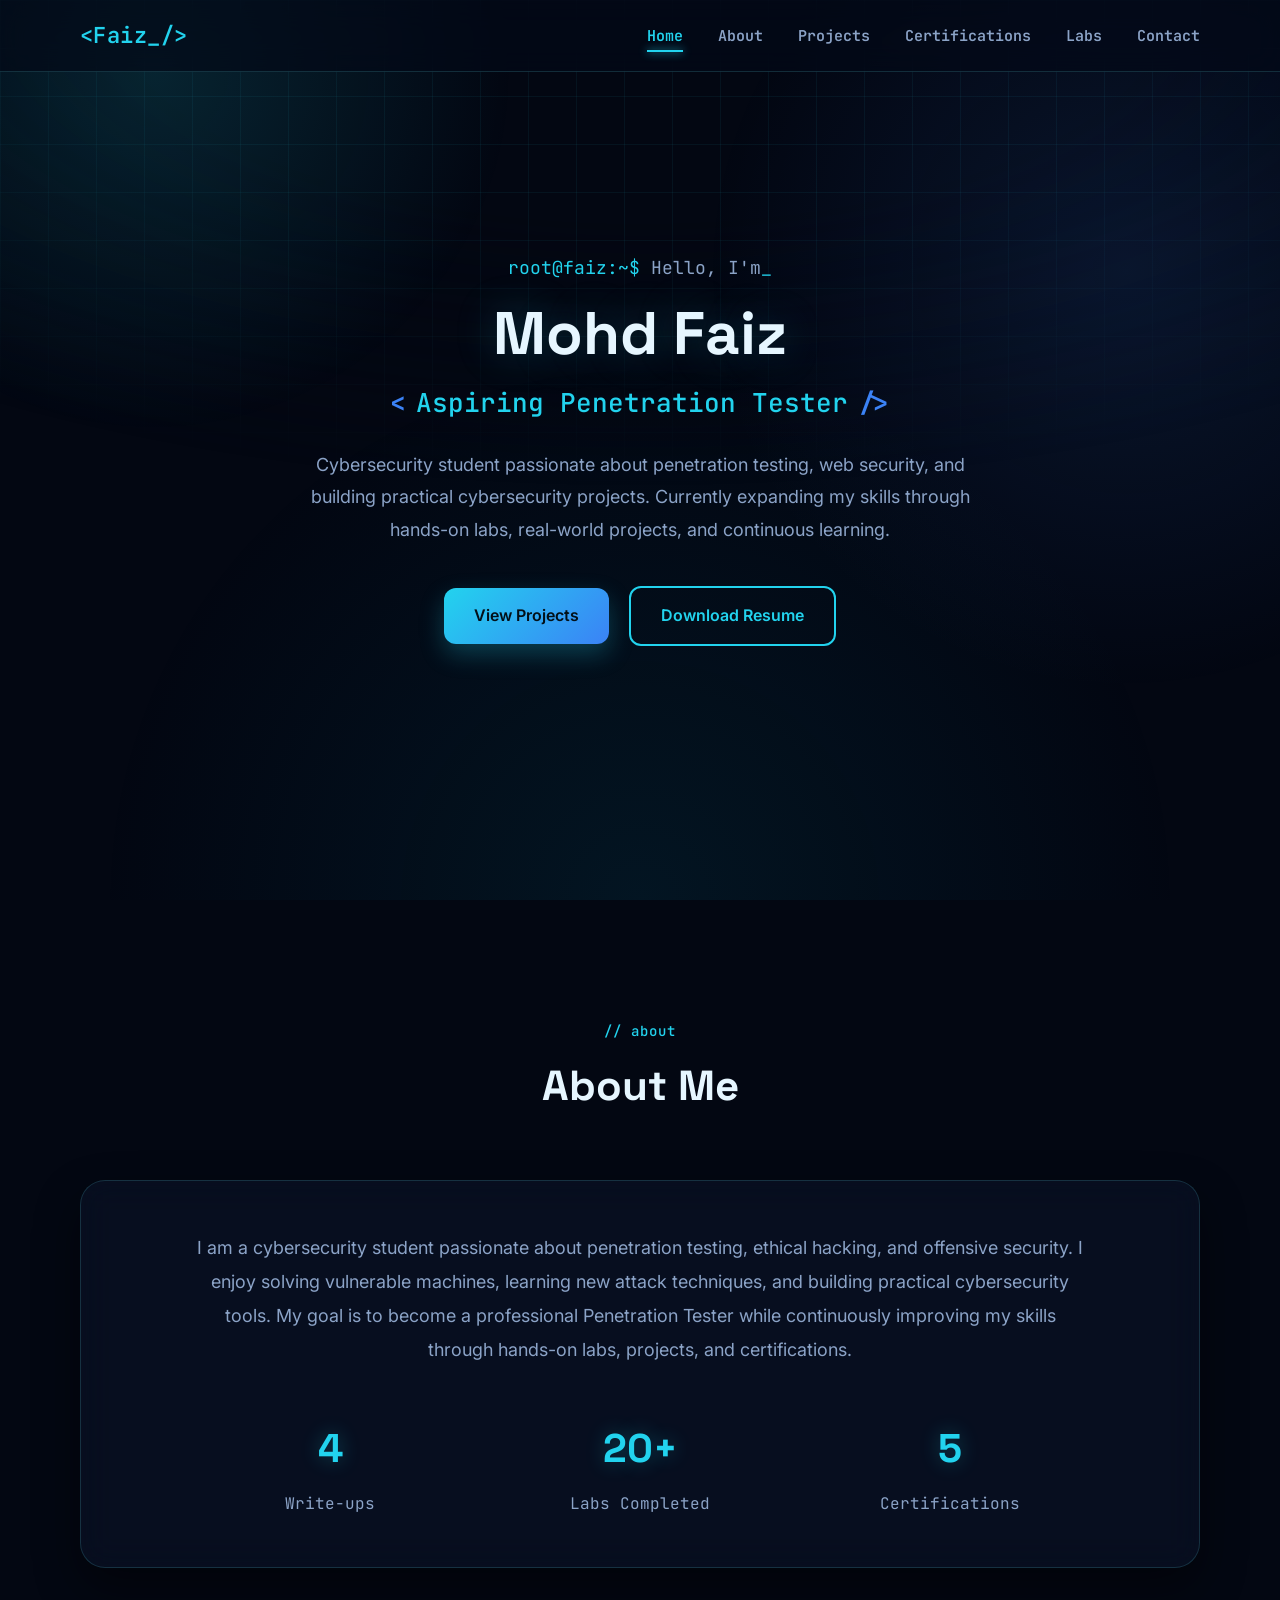
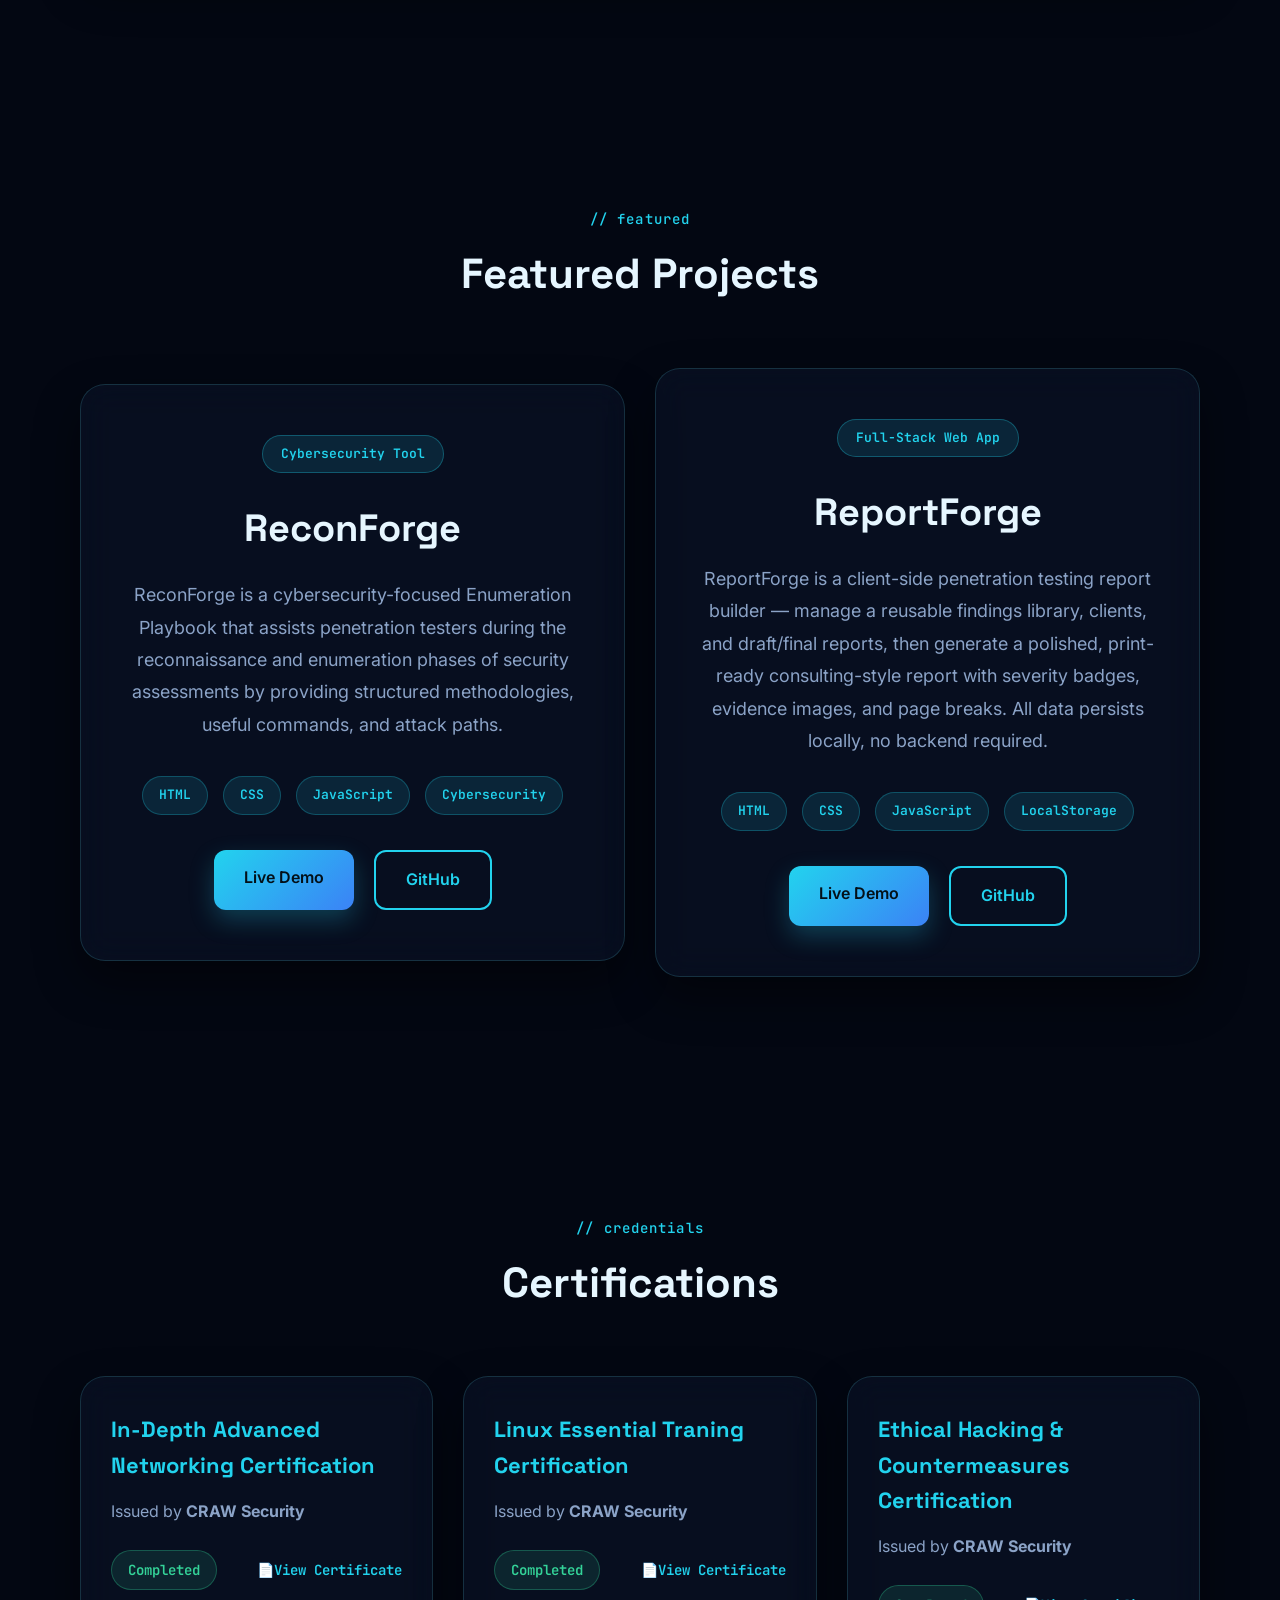
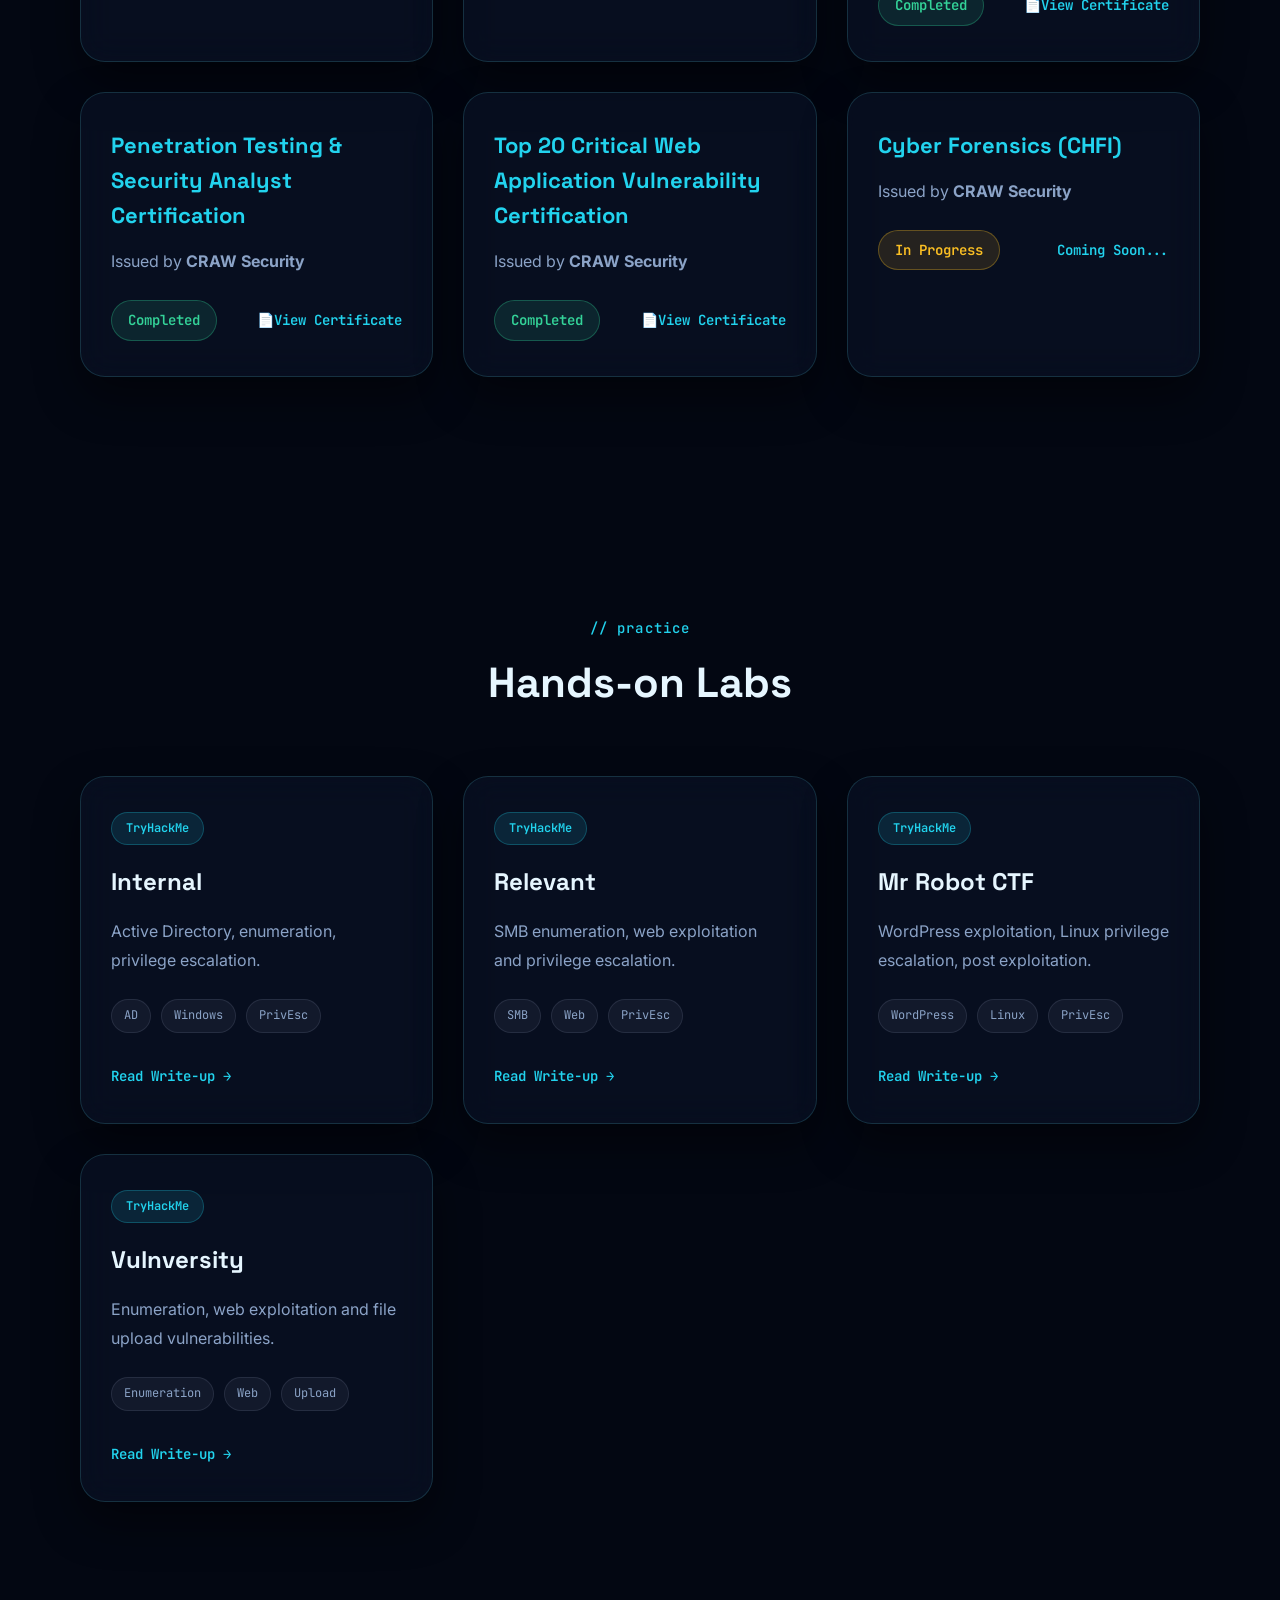
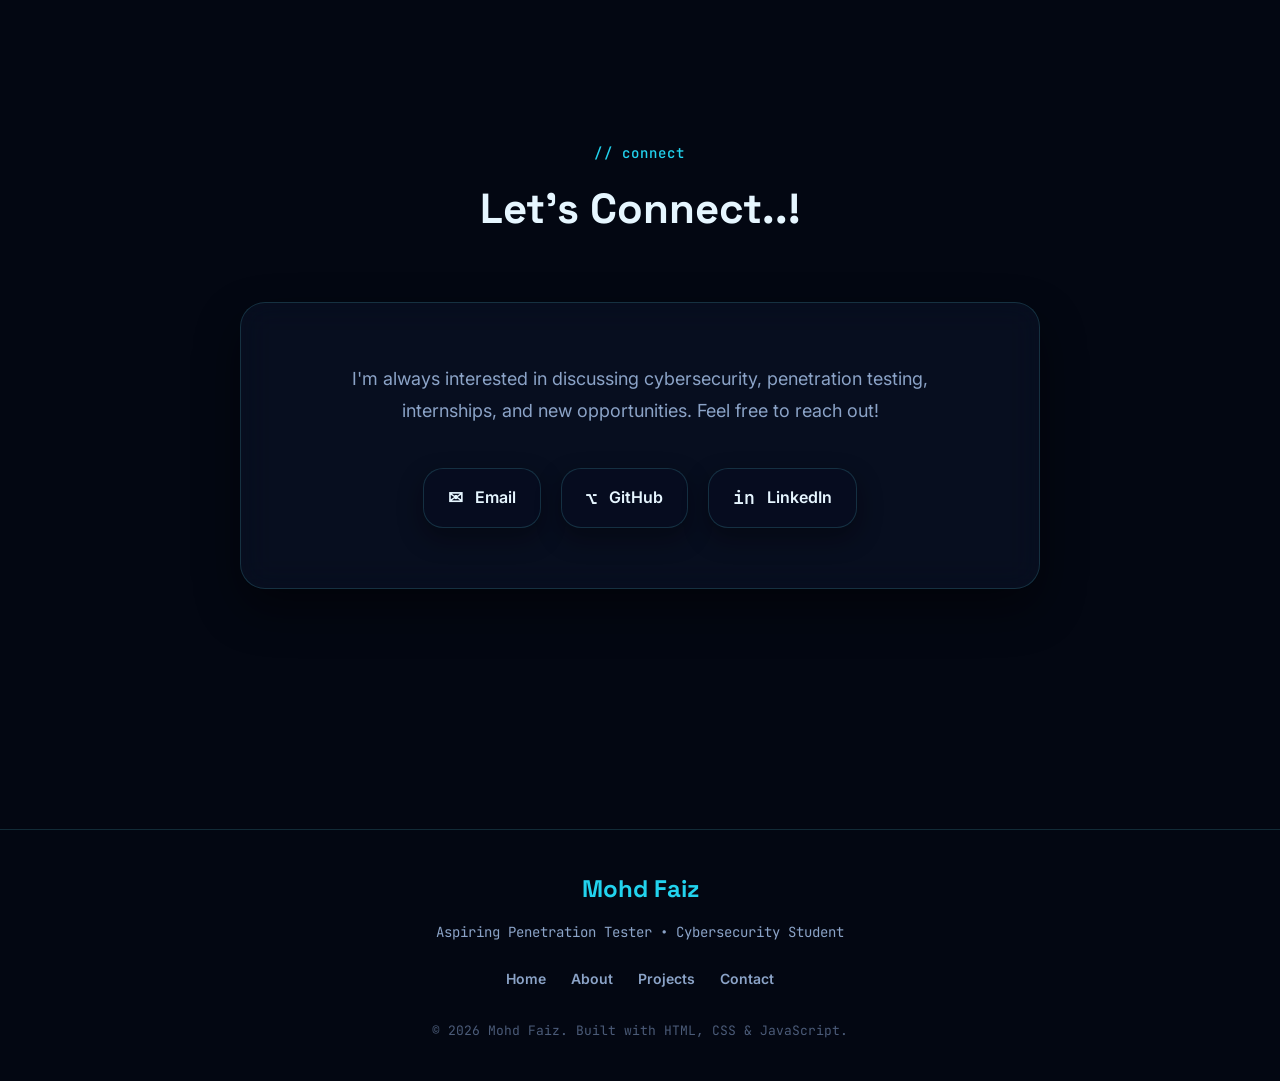
==== commit d4a9c50b: "Update index.html" ====
--- a/index.html
+++ b/index.html
@@ -184,7 +184,7 @@
             <div class="cert-grid">
 
                 <div class="glass-card cert-card">
-                    <h3 class="cert-title">Basic Networking</h3>
+                    <h3 class="cert-title">In-Depth Advanced Networking Certification</h3>
                     <p class="cert-issuer">Issued by <strong>CRAW Security</strong></p>
                     <div class="cert-footer">
                         <span class="badge badge-success">Completed</span>
@@ -193,7 +193,7 @@
                 </div>
 
                 <div class="glass-card cert-card">
-                    <h3 class="cert-title">Linux Essentials</h3>
+                    <h3 class="cert-title">Linux Essential Traning Certification</h3>
                     <p class="cert-issuer">Issued by <strong>CRAW Security</strong></p>
                     <div class="cert-footer">
                         <span class="badge badge-success">Completed</span>
@@ -202,7 +202,7 @@
                 </div>
 
                 <div class="glass-card cert-card">
-                    <h3 class="cert-title">Ethical Hacking</h3>
+                    <h3 class="cert-title">Ethical Hacking & Countermeasures Certification</h3>
                     <p class="cert-issuer">Issued by <strong>CRAW Security</strong></p>
                     <div class="cert-footer">
                         <span class="badge badge-success">Completed</span>
@@ -211,7 +211,7 @@
                 </div>
 
                 <div class="glass-card cert-card">
-                    <h3 class="cert-title">Advanced Pen Testing</h3>
+                    <h3 class="cert-title">Penetration Testing & Security Analyst Certification</h3>
                     <p class="cert-issuer">Issued by <strong>CRAW Security</strong></p>
                     <div class="cert-footer">
                         <span class="badge badge-success">Completed</span>
@@ -220,7 +220,7 @@
                 </div>
 
                 <div class="glass-card cert-card">
-                    <h3 class="cert-title">Web Penetration Testing</h3>
+                    <h3 class="cert-title">Top 20 Critical Web Application Vulnerability Certification</h3>
                     <p class="cert-issuer">Issued by <strong>CRAW Security</strong></p>
                     <div class="cert-footer">
                         <span class="badge badge-success">Completed</span>
--- a/style.css
+++ b/style.css
@@ -559,10 +559,17 @@
     text-align: center;
 }
 
+.projects-grid {
+    display: grid;
+    grid-template-columns: repeat(auto-fit, minmax(400px, 1fr));
+    gap: 30px;
+    align-items: start;
+}
+
 .project-card {
-    max-width: 950px;
+    max-width: 100%;
     margin: auto;
-    padding: 50px;
+    padding: 50px 40px;
 }
 
 .project-tag {
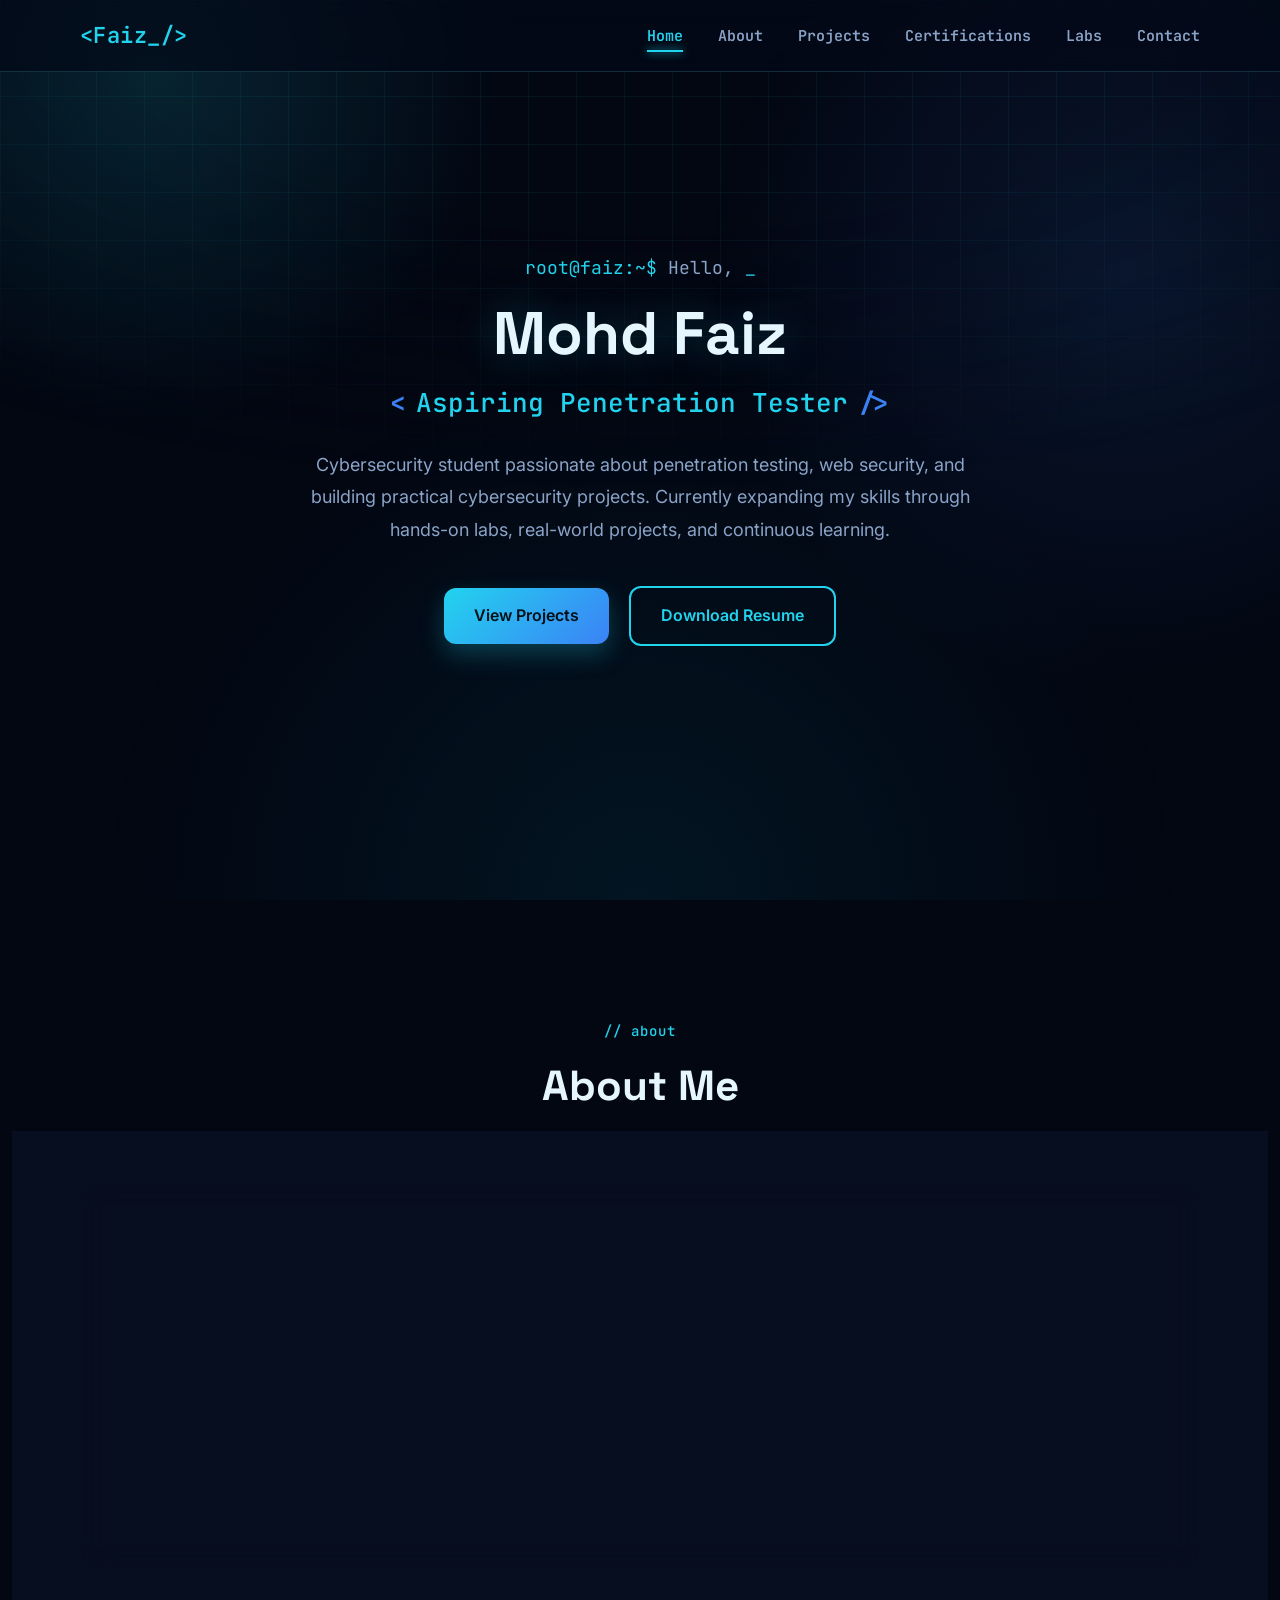
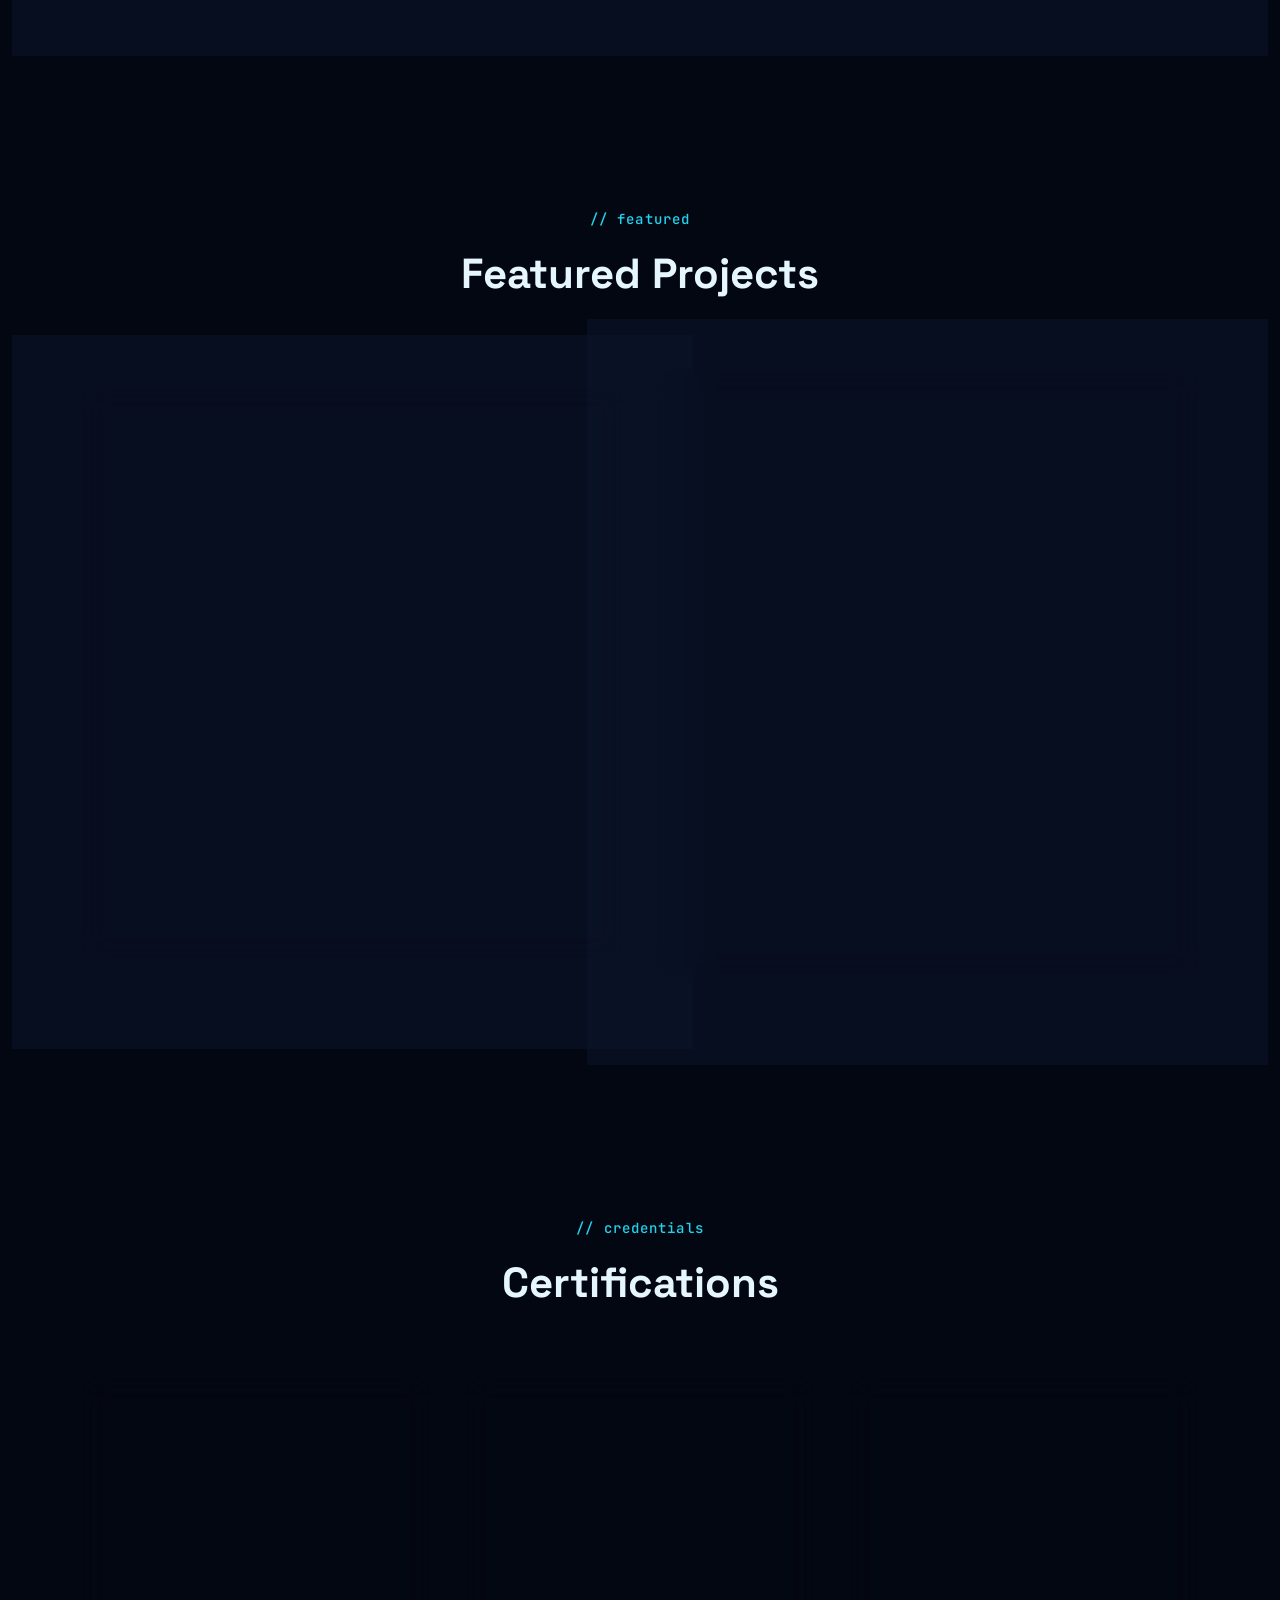
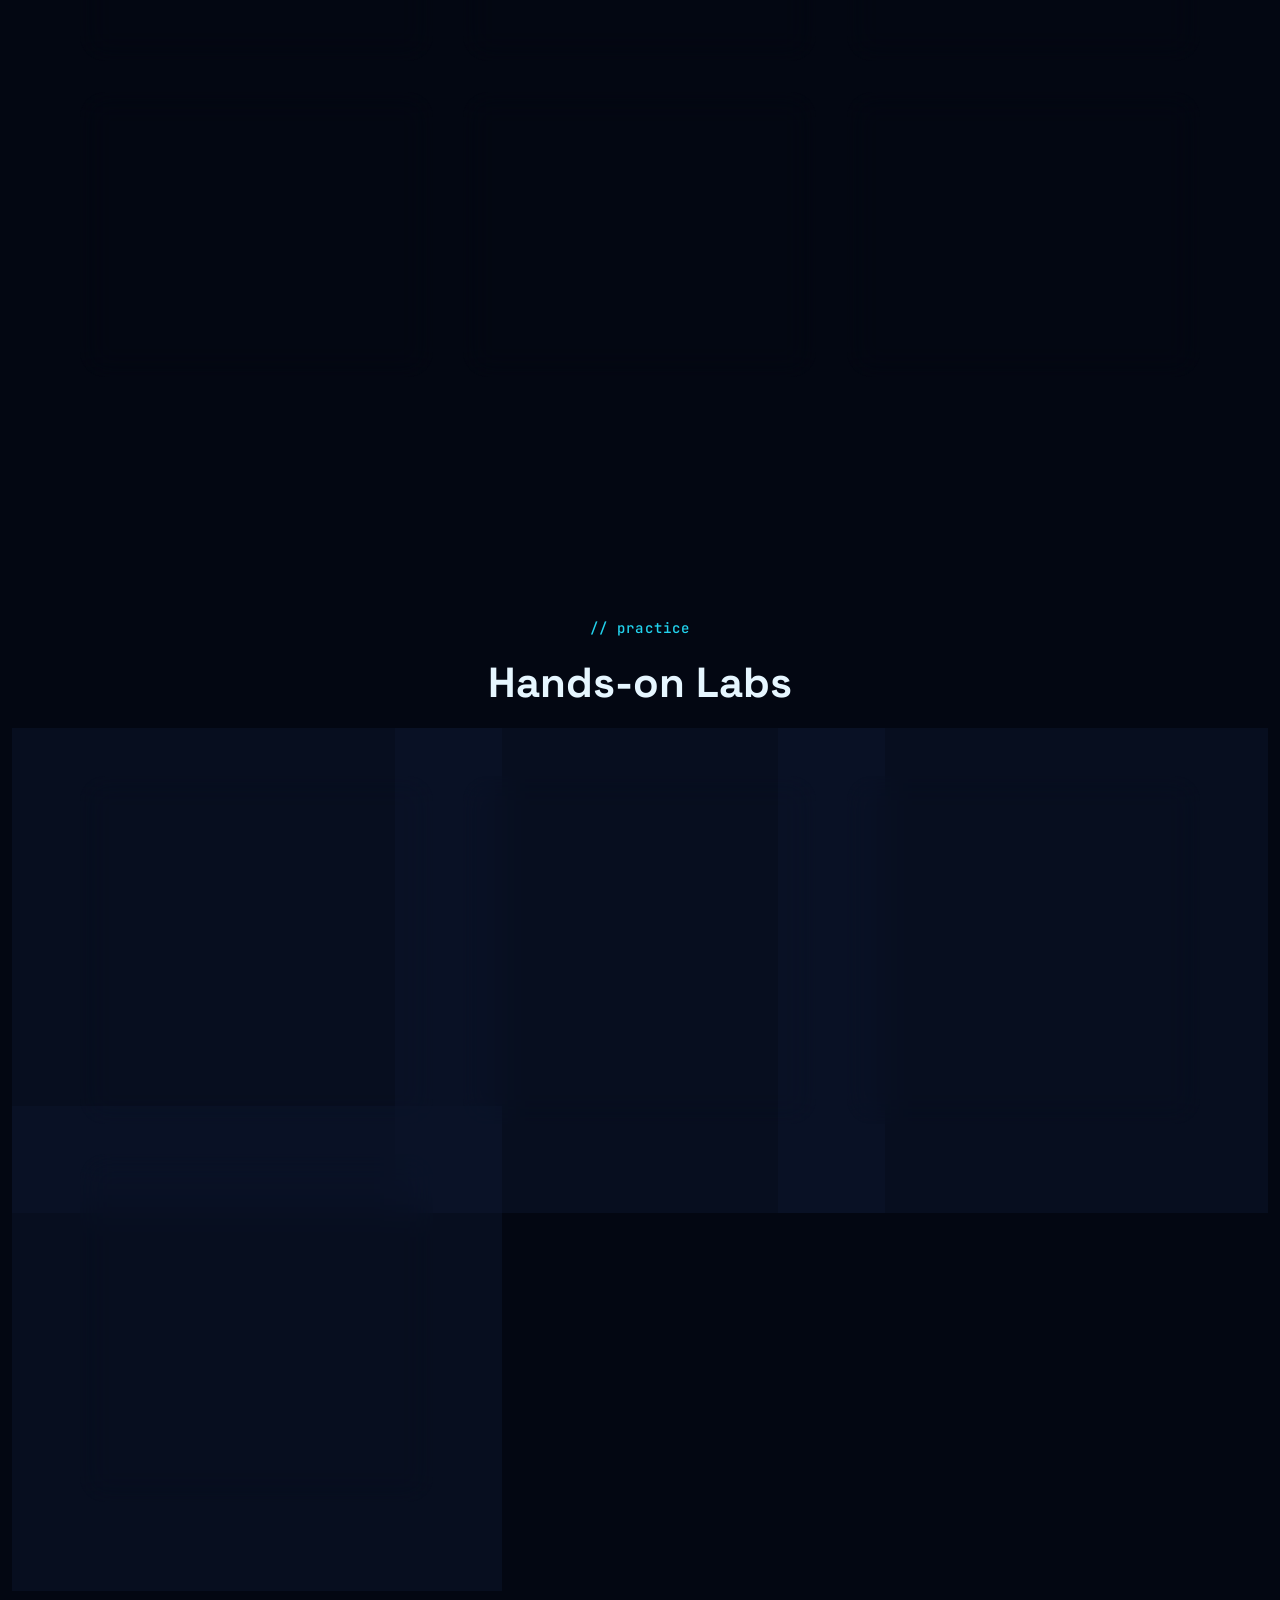
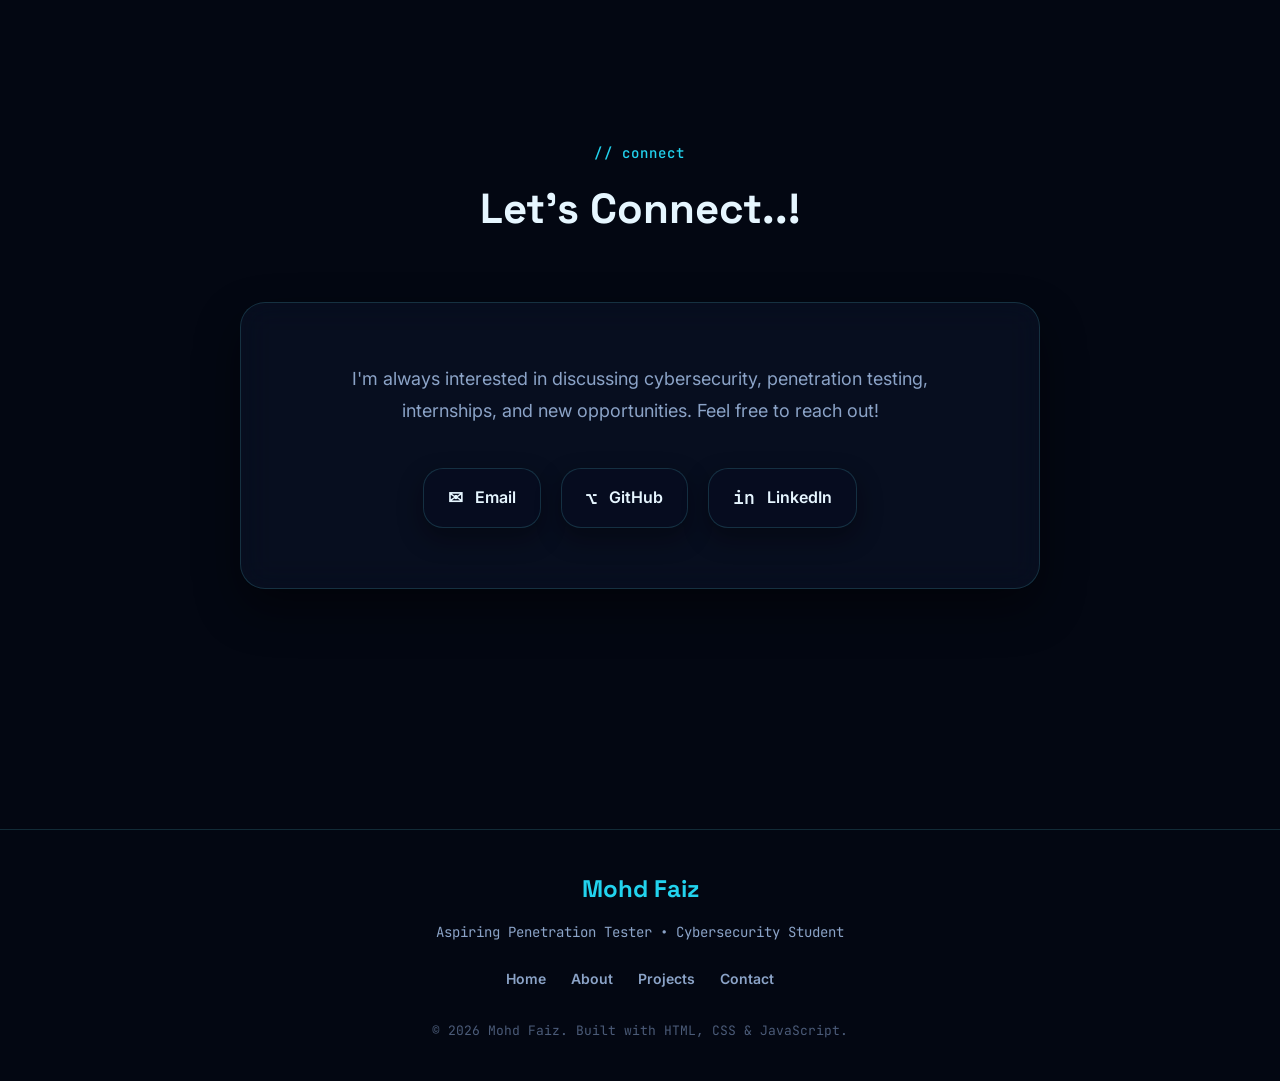
==== commit b1246c44: "Update index.html" ====
--- a/index.html
+++ b/index.html
@@ -1,6 +1,7 @@
 <!DOCTYPE html>
 <html lang="en">
 <head>
+    <link rel="icon" type="image/png" href="./Favicon.png">
     <meta charset="UTF-8">
     <meta name="viewport" content="width=device-width, initial-scale=1.0">
     <title>Mohd Faiz | Portfolio</title>
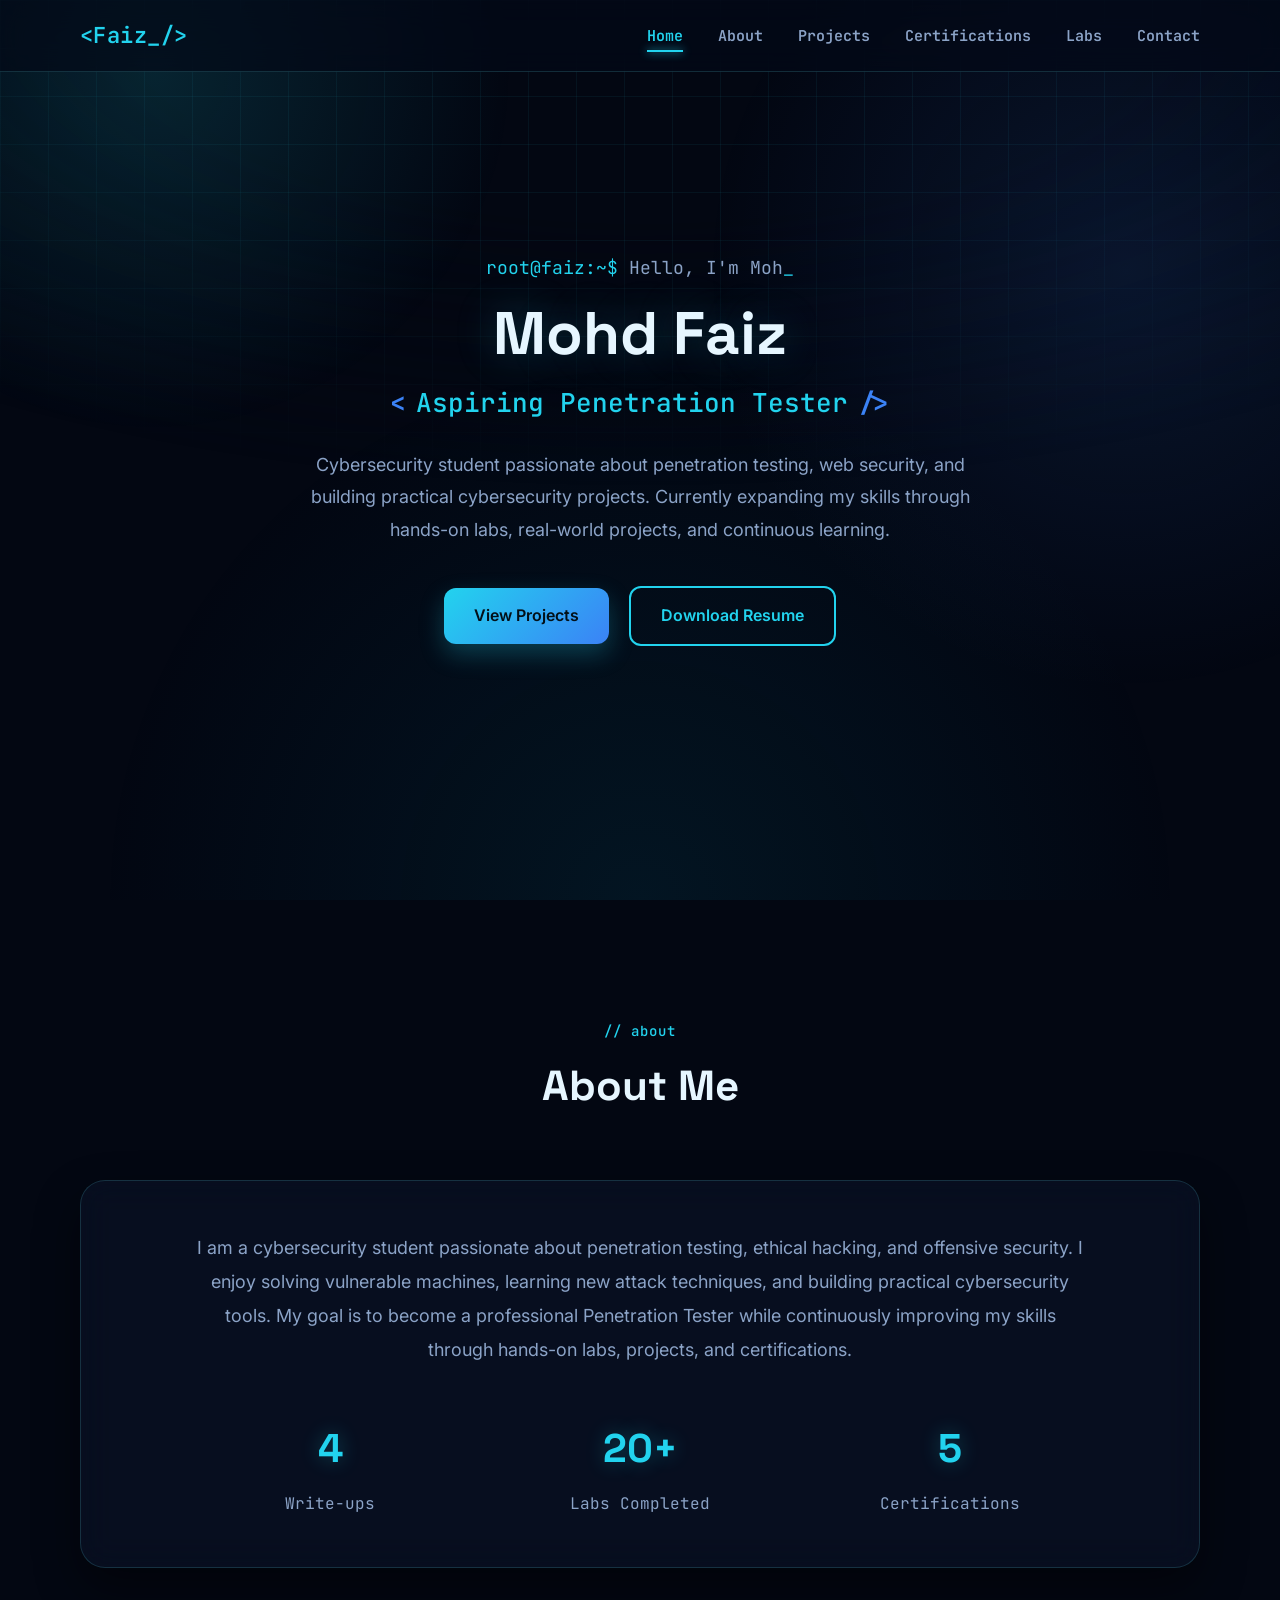
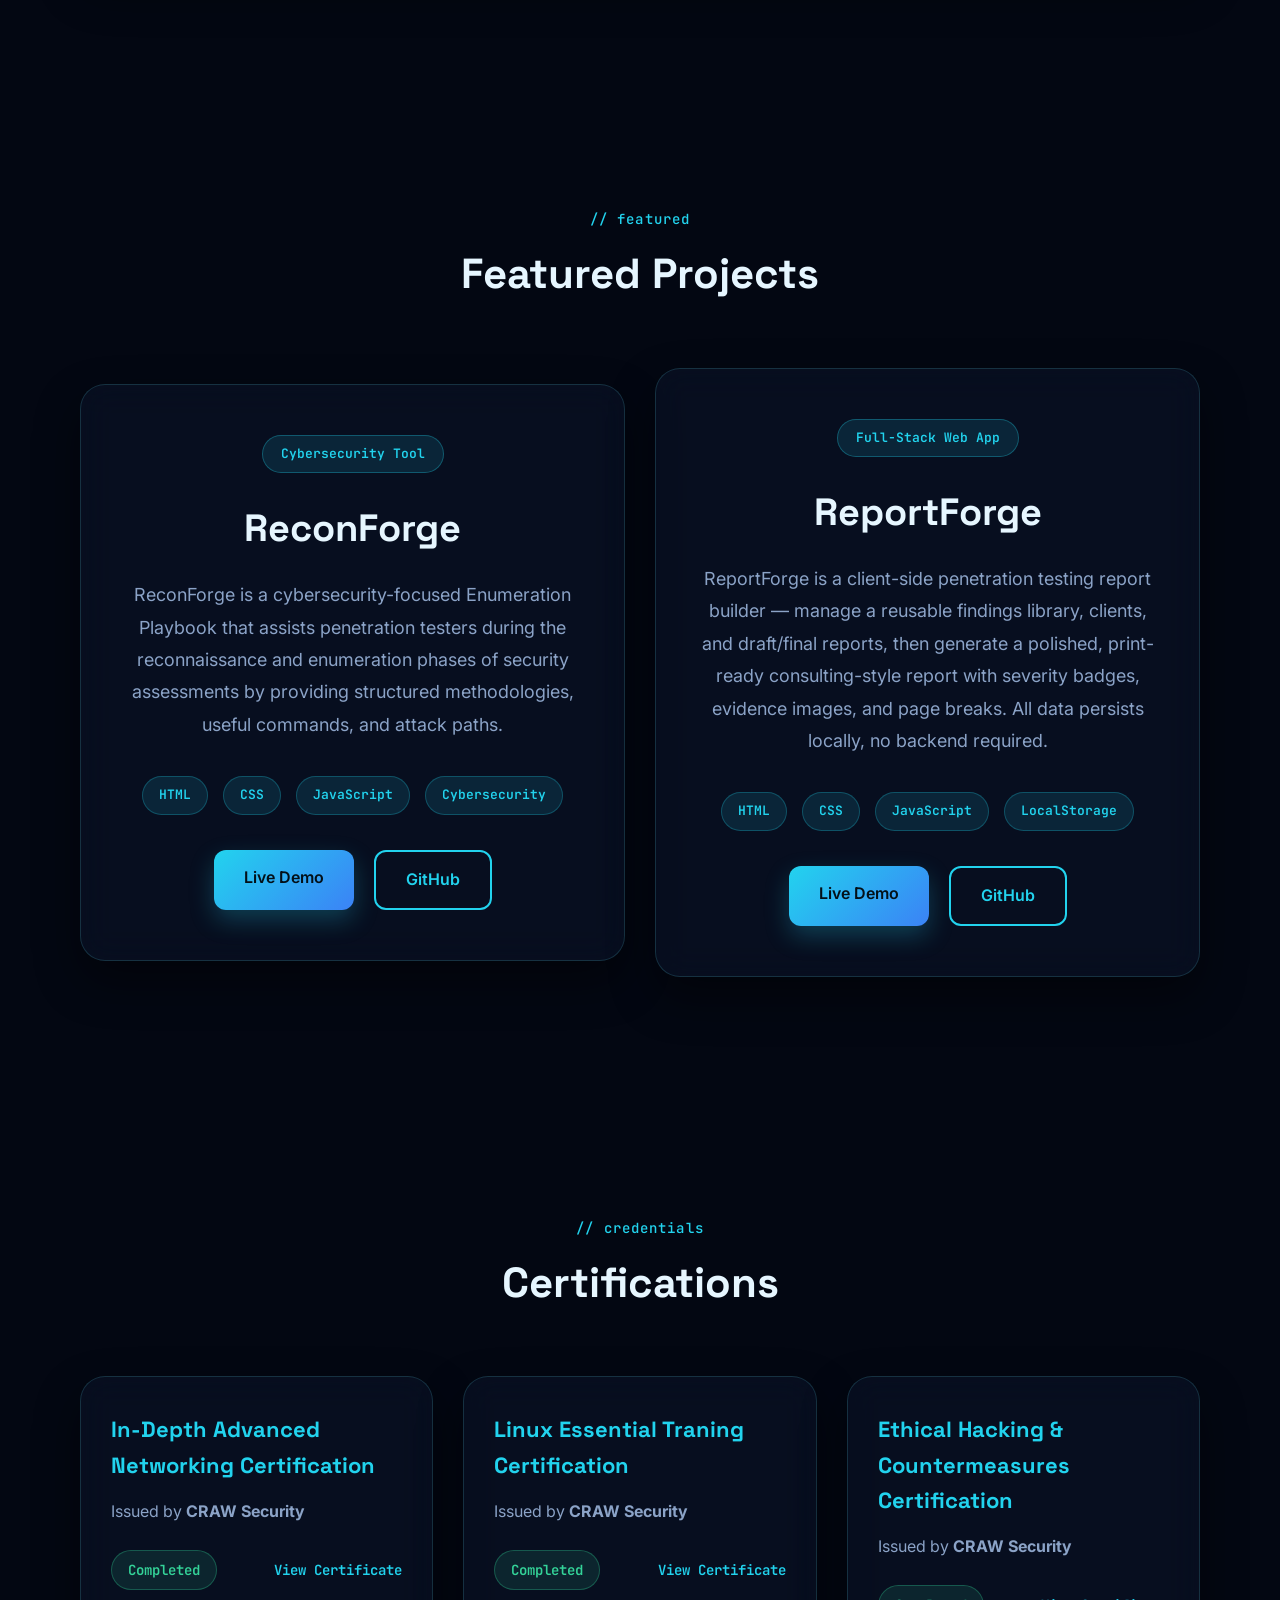
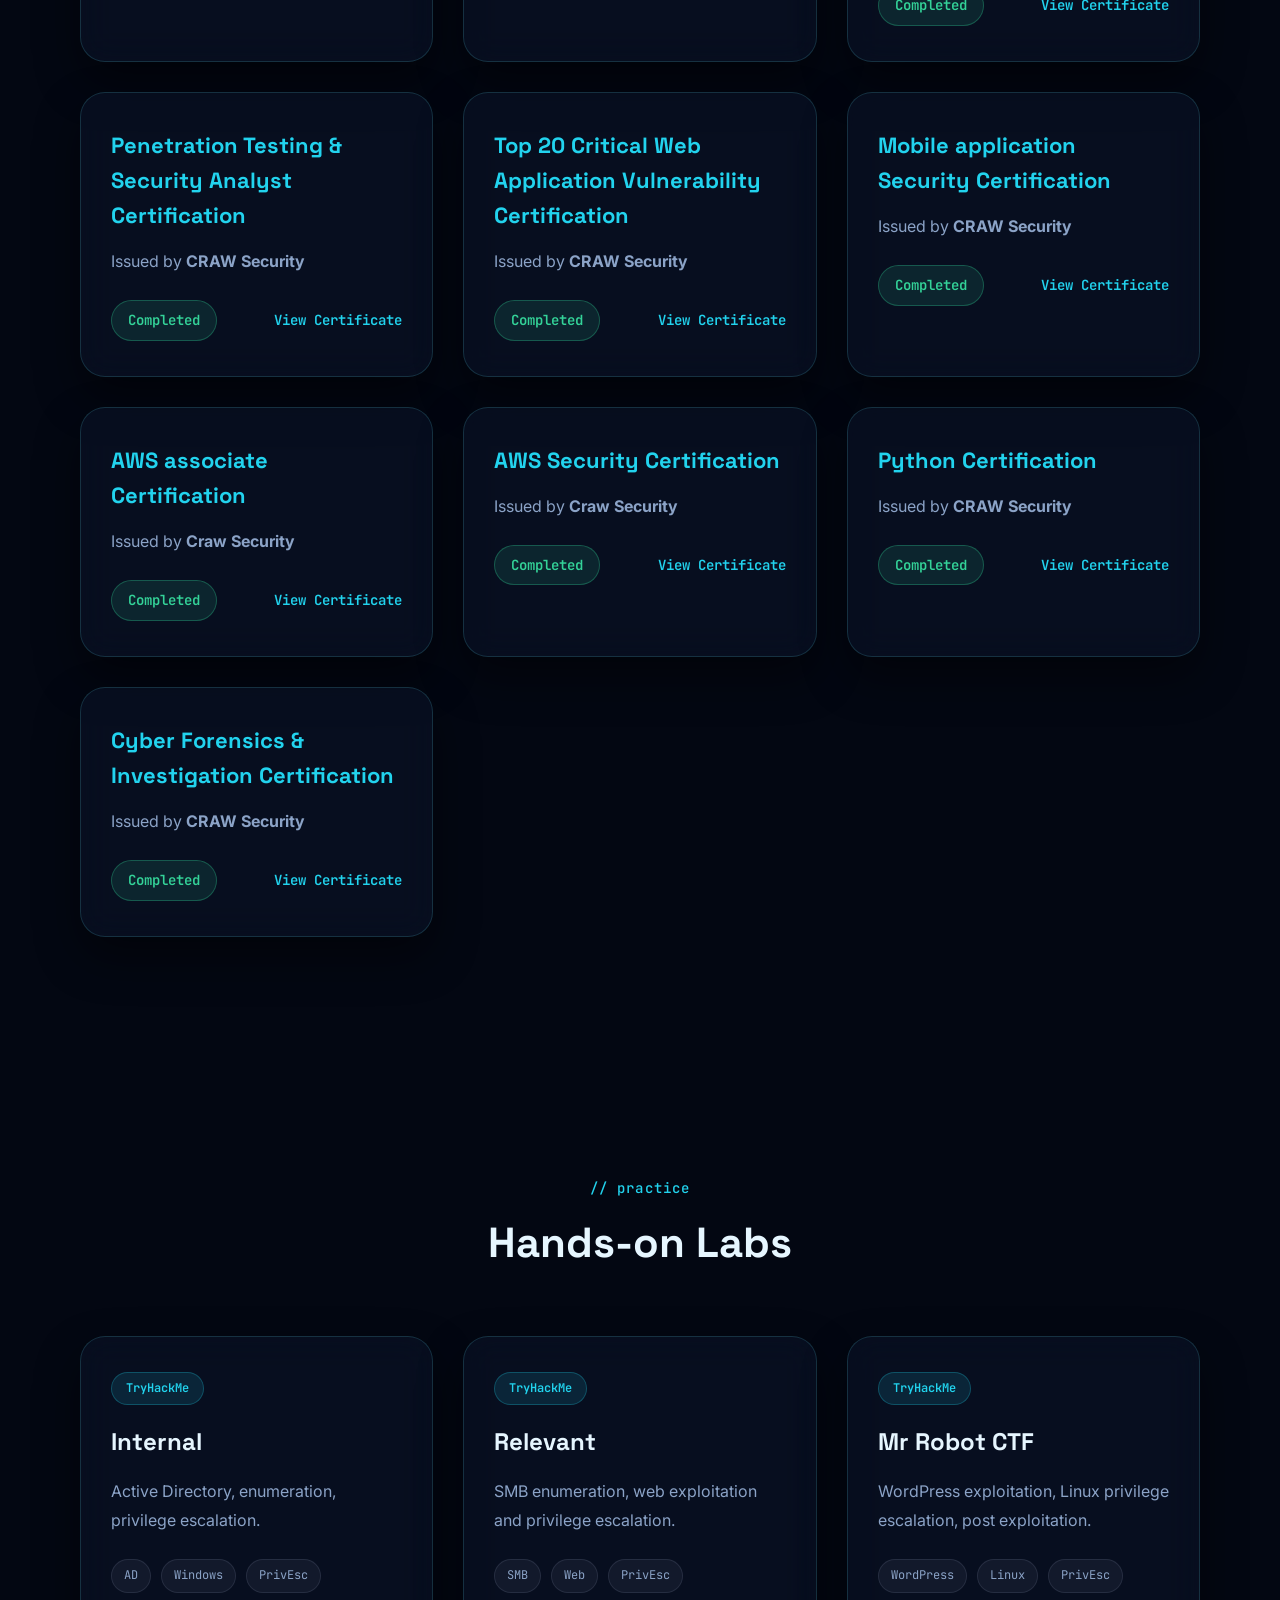
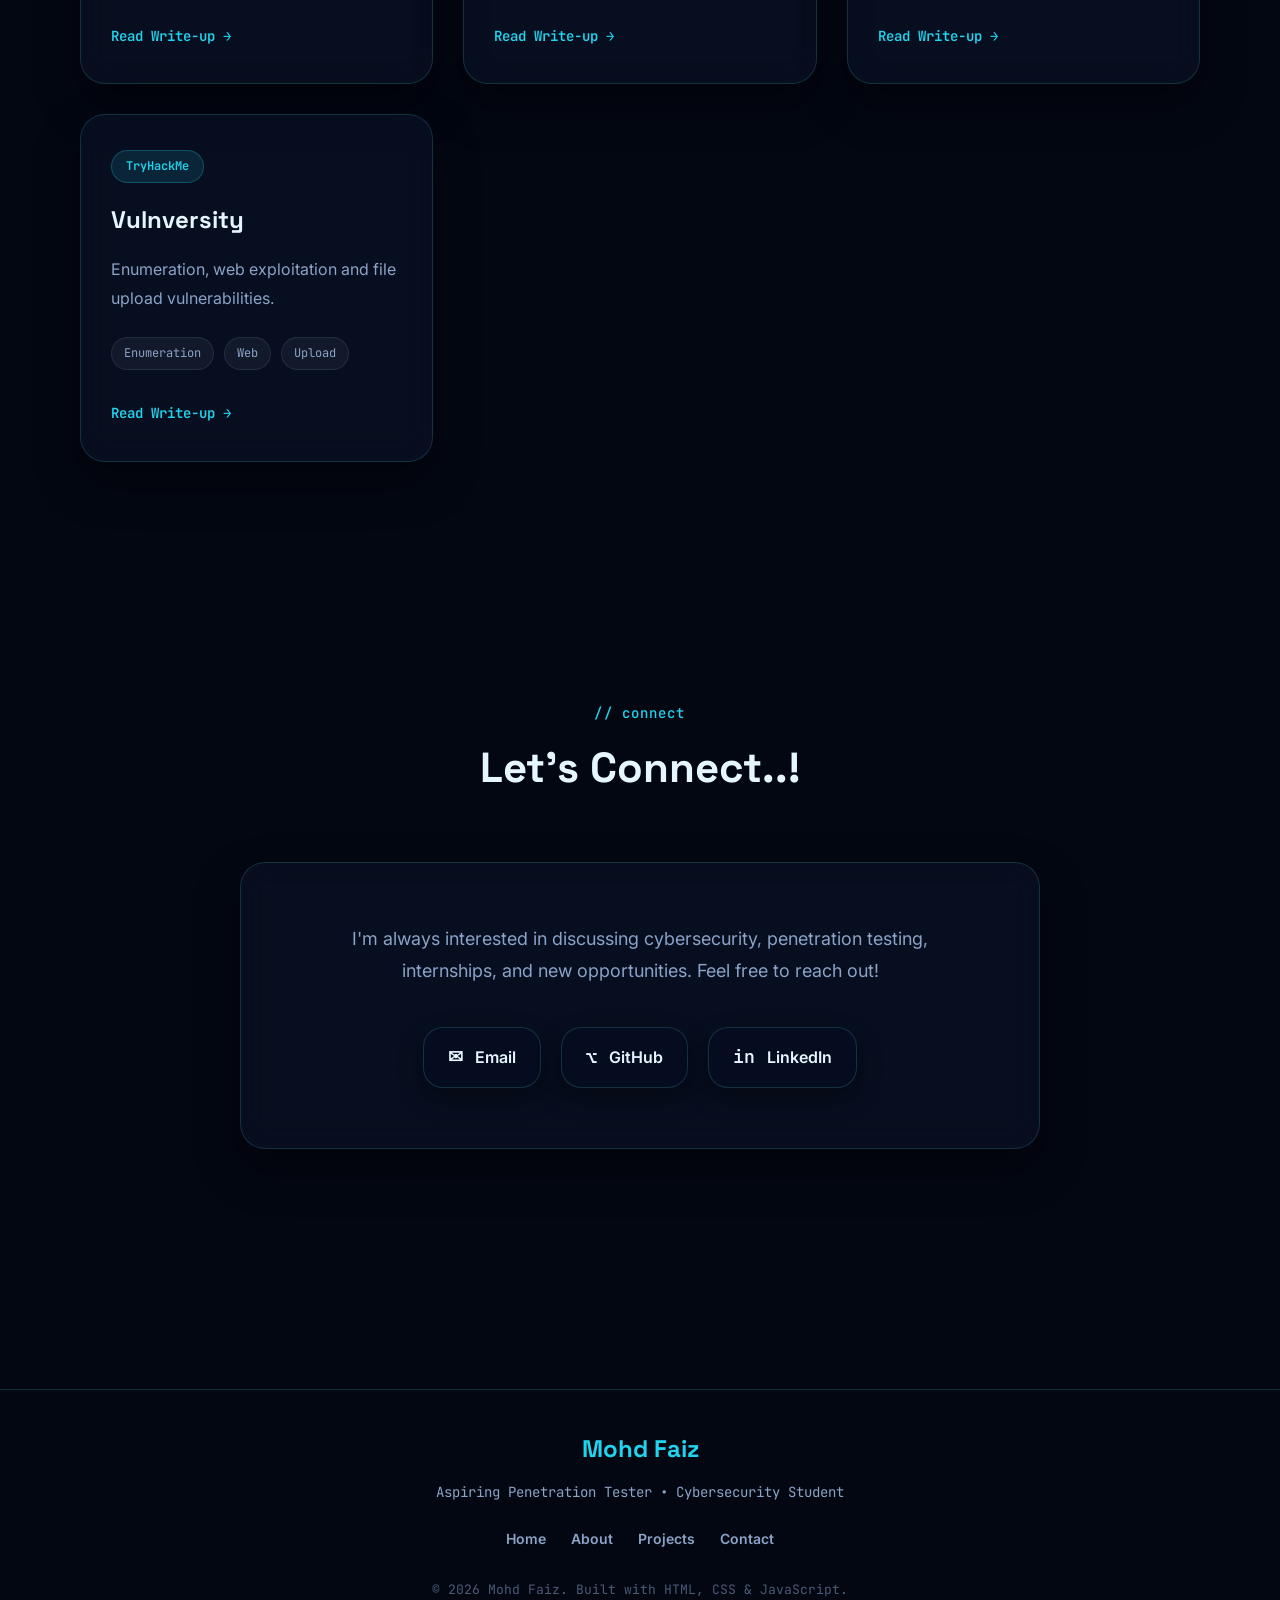
==== commit c17ea97f: "Update certificate links and titles in index.html" ====
--- a/index.html
+++ b/index.html
@@ -1,7 +1,6 @@
 <!DOCTYPE html>
 <html lang="en">
 <head>
-    <link rel="icon" type="image/png" href="./Favicon.png">
     <meta charset="UTF-8">
     <meta name="viewport" content="width=device-width, initial-scale=1.0">
     <title>Mohd Faiz | Portfolio</title>
@@ -139,7 +138,7 @@
                     <div class="project-buttons">
                         <a href="https://faizcybersecurity.github.io/cybersecurity-portfolio/projects/ReconForge/index.html"
                            class="btn btn-primary" target="_blank">Live Demo</a>
-                        <a href="https://github.com/FaizCyberSecurity/cybersecurity-portfolio/tree/main/projects/ReconForge"
+                        <a href="https://github.com/FaizCyberSecurity"
                            class="btn btn-secondary" target="_blank">GitHub</a>
                     </div>
                 </div>
@@ -166,9 +165,9 @@
                     </div>
 
                     <div class="project-buttons">
-                        <a href="https://faizcybersecurity.github.io/cybersecurity-portfolio/projects/ReportForge/"
+                        <a href="https://faizcybersecurity.github.io/cybersecurity-portfolio/projects/ReportForge/index.html"
                            class="btn btn-primary" target="_blank">Live Demo</a>
-                        <a href="https://github.com/FaizCyberSecurity/cybersecurity-portfolio/tree/main/projects/ReportForge"
+                        <a href="https://github.com/FaizCyberSecurity"
                            class="btn btn-secondary" target="_blank">GitHub</a>
                     </div>
                 </div>
@@ -189,7 +188,7 @@
                     <p class="cert-issuer">Issued by <strong>CRAW Security</strong></p>
                     <div class="cert-footer">
                         <span class="badge badge-success">Completed</span>
-                        <a href="assets/certificates/networking.pdf" target="_blank" class="cert-link">📄View Certificate</a>
+                        <a href="assets/certificates/networking.pdf" target="_blank" class="cert-link">View Certificate</a>
                     </div>
                 </div>
 
@@ -198,25 +197,25 @@
                     <p class="cert-issuer">Issued by <strong>CRAW Security</strong></p>
                     <div class="cert-footer">
                         <span class="badge badge-success">Completed</span>
-                        <a href="assets/certificates/linux.pdf" target="_blank" class="cert-link">📄View Certificate</a>
-                    </div>
-                </div>
-
-                <div class="glass-card cert-card">
-                    <h3 class="cert-title">Ethical Hacking & Countermeasures Certification</h3>
-                    <p class="cert-issuer">Issued by <strong>CRAW Security</strong></p>
-                    <div class="cert-footer">
-                        <span class="badge badge-success">Completed</span>
-                        <a href="assets/certificates/ethical-hacking.pdf" target="_blank" class="cert-link">📄View Certificate</a>
-                    </div>
-                </div>
-
-                <div class="glass-card cert-card">
-                    <h3 class="cert-title">Penetration Testing & Security Analyst Certification</h3>
-                    <p class="cert-issuer">Issued by <strong>CRAW Security</strong></p>
-                    <div class="cert-footer">
-                        <span class="badge badge-success">Completed</span>
-                        <a href="assets/certificates/advanced-penetration-testing.pdf" target="_blank" class="cert-link">📄View Certificate</a>
+                        <a href="assets/certificates/linux.pdf" target="_blank" class="cert-link">View Certificate</a>
+                    </div>
+                </div>
+
+                <div class="glass-card cert-card">
+                    <h3 class="cert-title">Ethical Hacking &amp; Countermeasures Certification</h3>
+                    <p class="cert-issuer">Issued by <strong>CRAW Security</strong></p>
+                    <div class="cert-footer">
+                        <span class="badge badge-success">Completed</span>
+                        <a href="assets/certificates/ethical-hacking.pdf" target="_blank" class="cert-link">View Certificate</a>
+                    </div>
+                </div>
+
+                <div class="glass-card cert-card">
+                    <h3 class="cert-title">Penetration Testing &amp; Security Analyst Certification</h3>
+                    <p class="cert-issuer">Issued by <strong>CRAW Security</strong></p>
+                    <div class="cert-footer">
+                        <span class="badge badge-success">Completed</span>
+                        <a href="assets/certificates/advanced-penetration-testing.pdf" target="_blank" class="cert-link">View Certificate</a>
                     </div>
                 </div>
 
@@ -225,16 +224,52 @@
                     <p class="cert-issuer">Issued by <strong>CRAW Security</strong></p>
                     <div class="cert-footer">
                         <span class="badge badge-success">Completed</span>
-                        <a href="assets/certificates/web-penetration-testing.pdf" target="_blank" class="cert-link">📄View Certificate</a>
-                    </div>
-                </div>
-
-                <div class="glass-card cert-card">
-                    <h3 class="cert-title">Cyber Forensics (CHFI)</h3>
-                    <p class="cert-issuer">Issued by <strong>CRAW Security</strong></p>
-                    <div class="cert-footer">
-                        <span class="badge badge-warning">In Progress</span>
-                        <span class="cert-link">Coming Soon...</span>
+                        <a href="assets/certificates/web-penetration-testing.pdf" target="_blank" class="cert-link">View Certificate</a>
+                    </div>
+                </div>
+
+                <div class="glass-card cert-card">
+                    <h3 class="cert-title">Mobile application Security Certification</h3>
+                    <p class="cert-issuer">Issued by <strong>CRAW Security</strong></p>
+                    <div class="cert-footer">
+                        <span class="badge badge-success">Completed</span>
+                        <a href="assets/certificates/MPT.pdf" target="_blank" class="cert-link">View Certificate</a>
+                    </div>
+                </div>
+
+                <div class="glass-card cert-card">
+                    <h3 class="cert-title">AWS associate Certification</h3>
+                    <p class="cert-issuer">Issued by <strong>Craw Security</strong></p>
+                    <div class="cert-footer">
+                        <span class="badge badge-success">Completed</span>
+                        <a href="assets/certificates/AWS%20Associate.pdf" target="_blank" class="cert-link">View Certificate</a>
+                    </div>
+                </div>
+
+                <div class="glass-card cert-card">
+                    <h3 class="cert-title">AWS Security Certification</h3>
+                    <p class="cert-issuer">Issued by <strong>Craw Security</strong></p>
+                    <div class="cert-footer">
+                        <span class="badge badge-success">Completed</span>
+                        <a href="assets/certificates/AWS%20Security.pdf" target="_blank" class="cert-link">View Certificate</a>
+                    </div>
+                </div>
+
+                <div class="glass-card cert-card">
+                    <h3 class="cert-title">Python Certification</h3>
+                    <p class="cert-issuer">Issued by <strong>CRAW Security</strong></p>
+                    <div class="cert-footer">
+                        <span class="badge badge-success">Completed</span>
+                        <a href="assets/certificates/Python.pdf" target="_blank" class="cert-link">View Certificate</a>
+                    </div>
+                </div>
+
+                <div class="glass-card cert-card">
+                    <h3 class="cert-title">Cyber Forensics &amp; Investigation Certification</h3>
+                    <p class="cert-issuer">Issued by <strong>CRAW Security</strong></p>
+                    <div class="cert-footer">
+                        <span class="badge badge-success">Completed</span>
+                        <a href="assets/certificates/Forensics.pdf" target="_blank" class="cert-link">View Certificate</a>
                     </div>
                 </div>
 
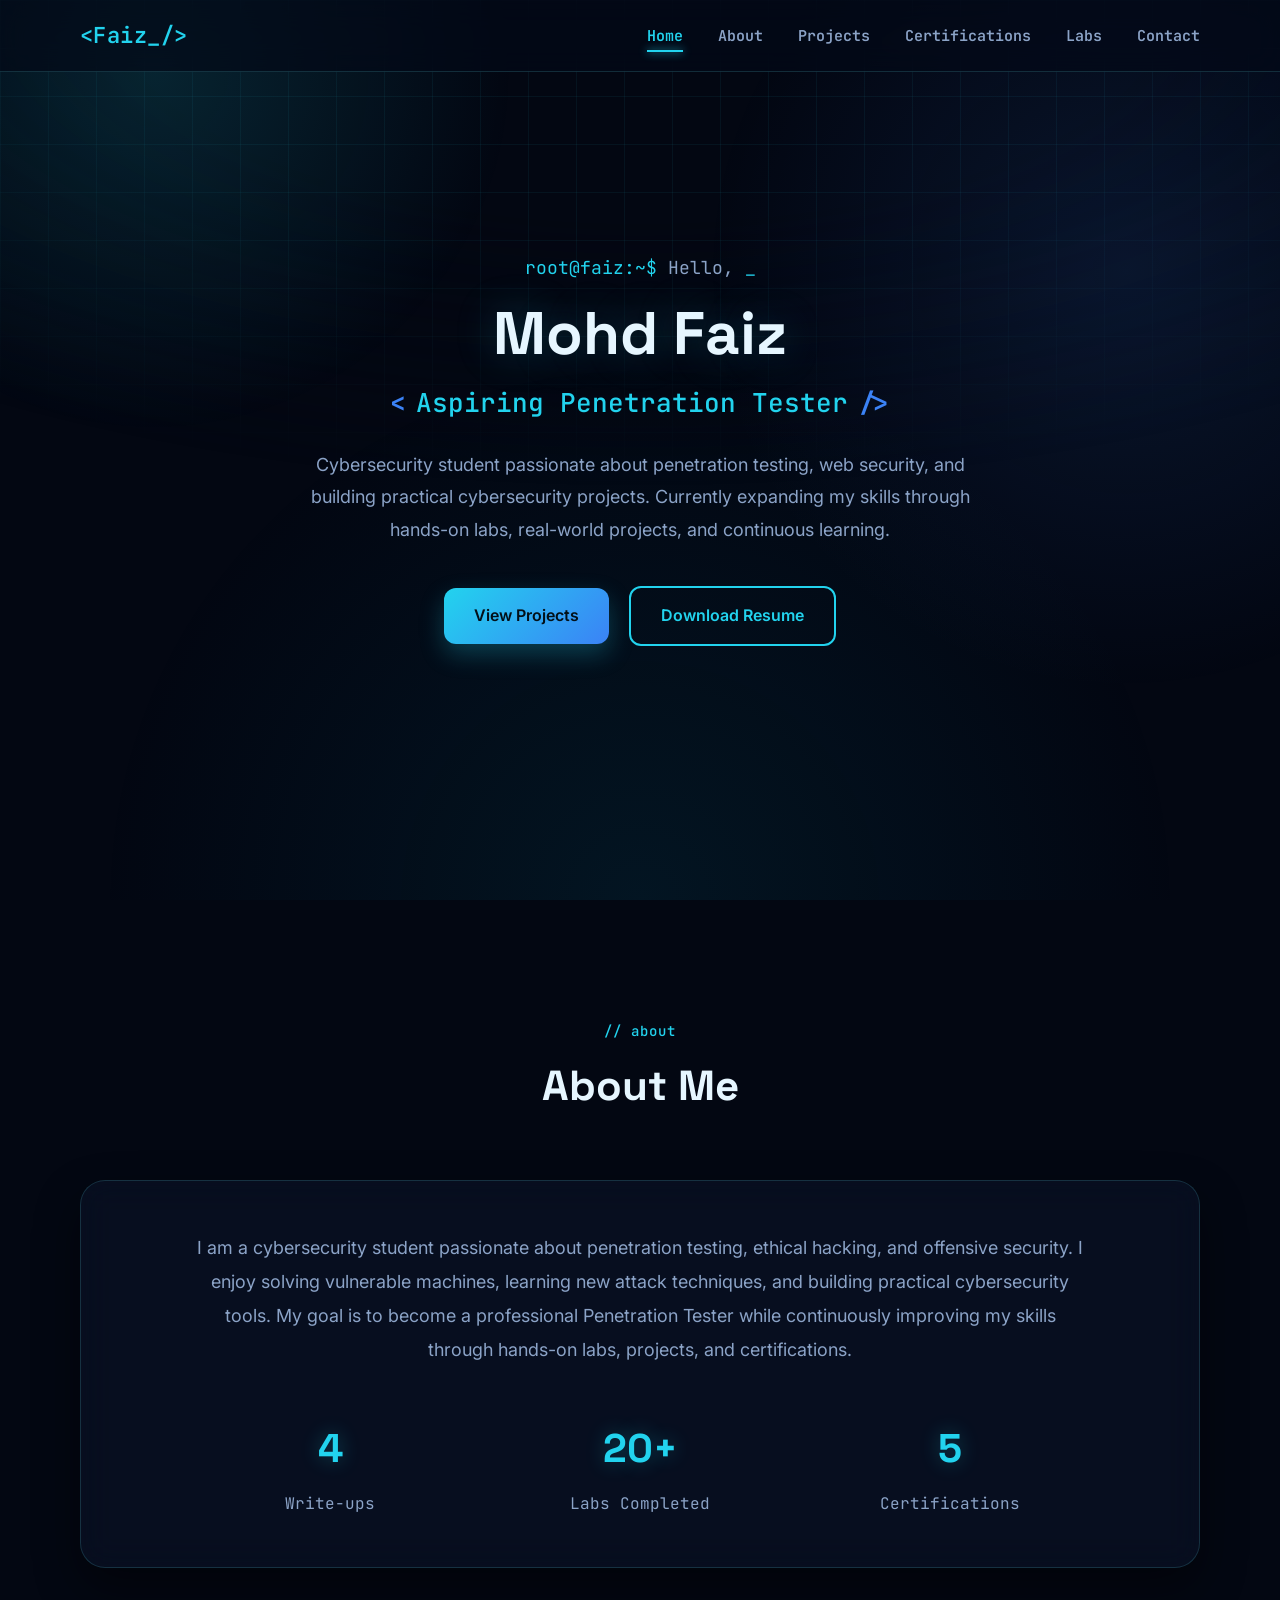
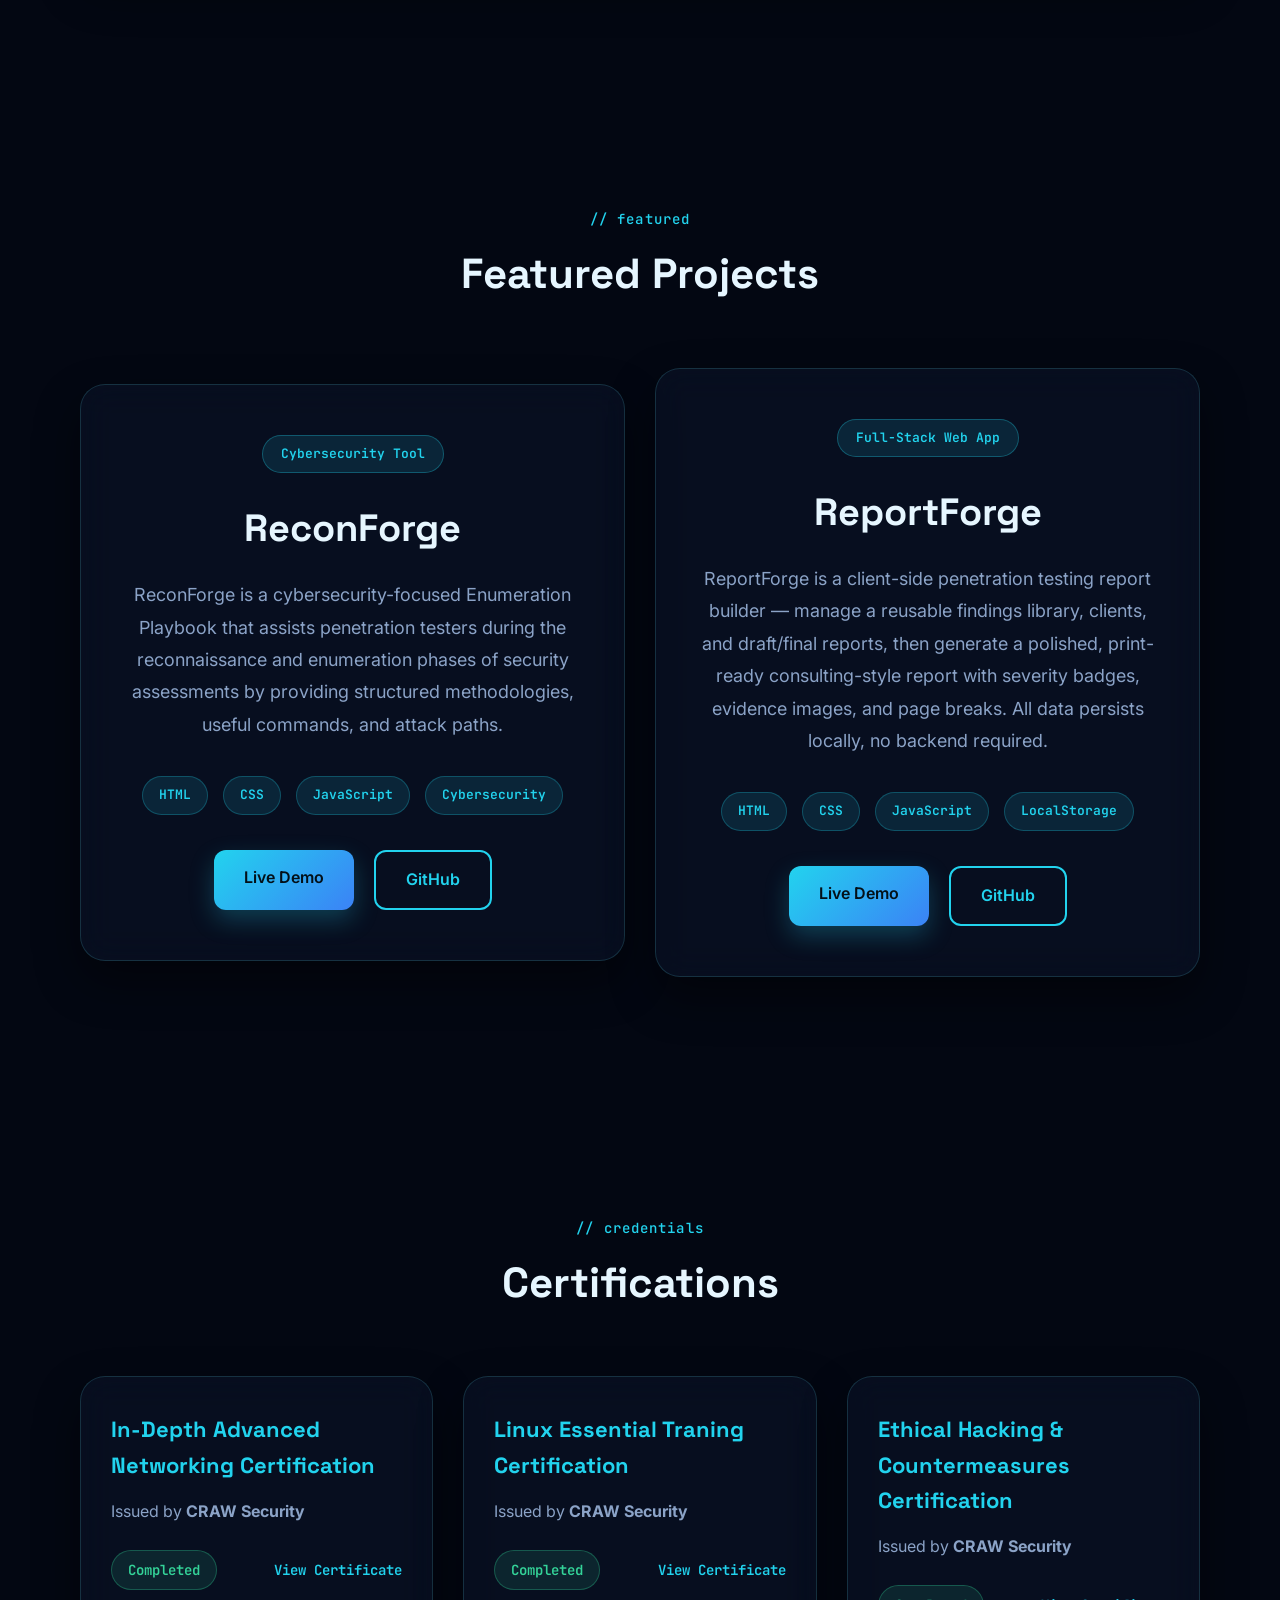
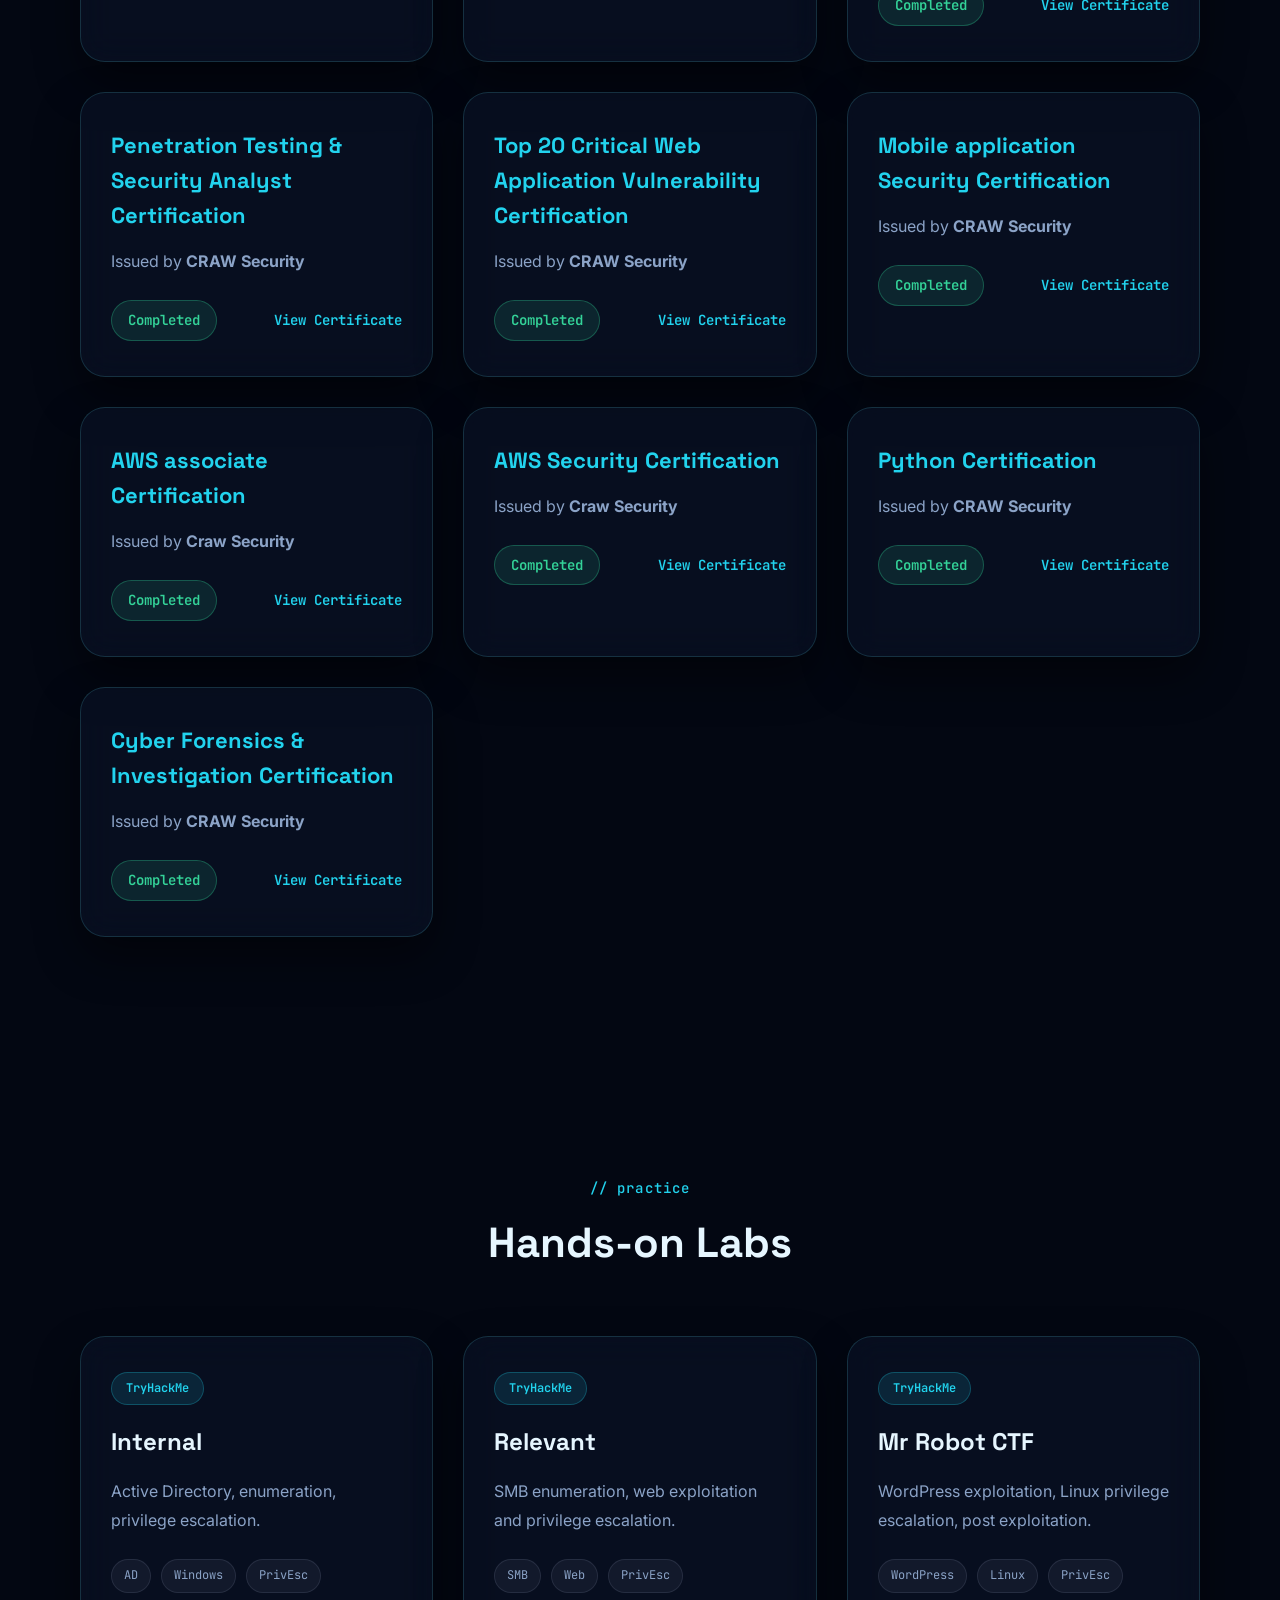
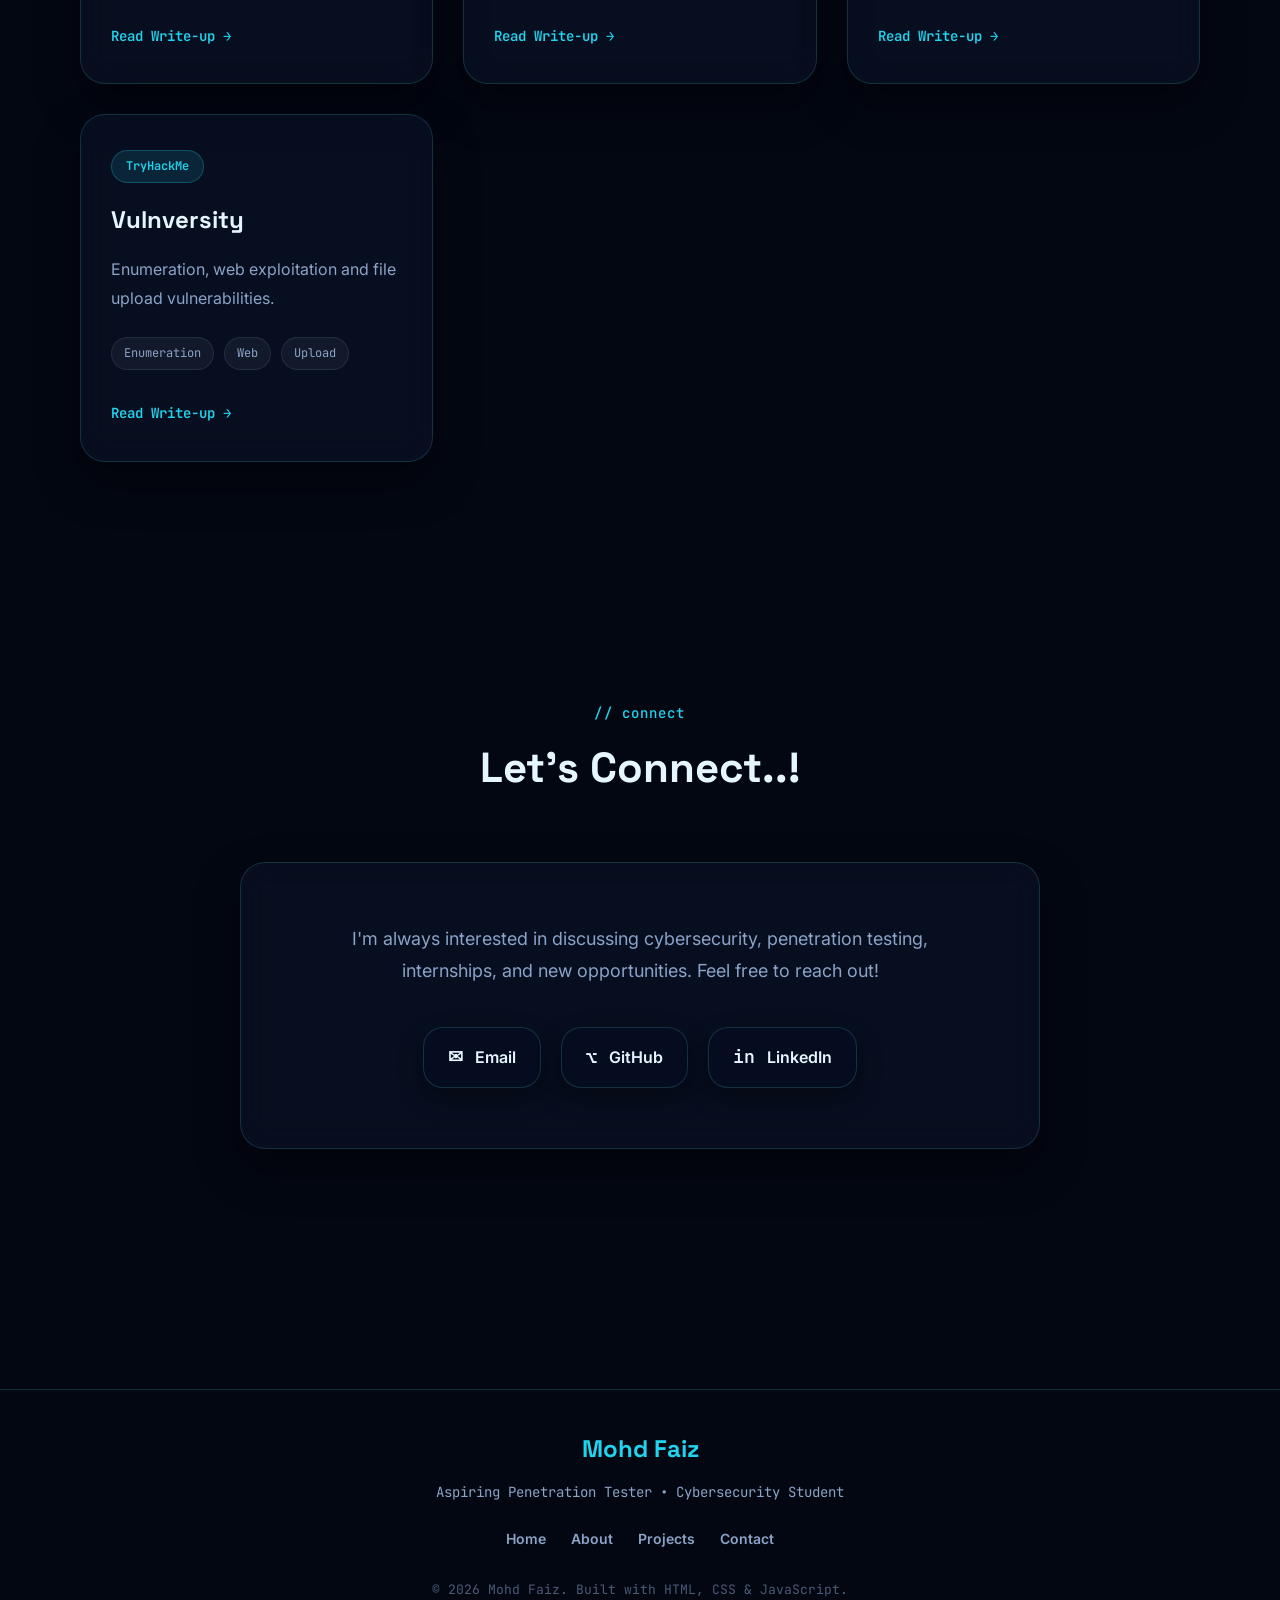
==== commit c74dfbf1: "Update favicon link from SVG to PNG Replaced SVG favicon with PNG favicon in the HTML." ====
--- a/index.html
+++ b/index.html
@@ -9,7 +9,7 @@
     <link rel="preconnect" href="https://fonts.gstatic.com" crossorigin>
     <link href="https://fonts.googleapis.com/css2?family=Space+Grotesk:wght@400..700&family=Inter:wght@100..900&family=JetBrains+Mono:wght@400;500;600&display=swap" rel="stylesheet">
 
-    <link rel="icon" type="image/svg+xml" href="favicon.svg">
+    <link rel="icon" type="image/svg+xml" href="favicon.png">
     <link rel="icon" type="image/png" sizes="32x32" href="favicon-32.png">
     <link rel="icon" type="image/png" sizes="16x16" href="favicon-16.png">
     <link rel="apple-touch-icon" sizes="180x180" href="favicon-180.png">
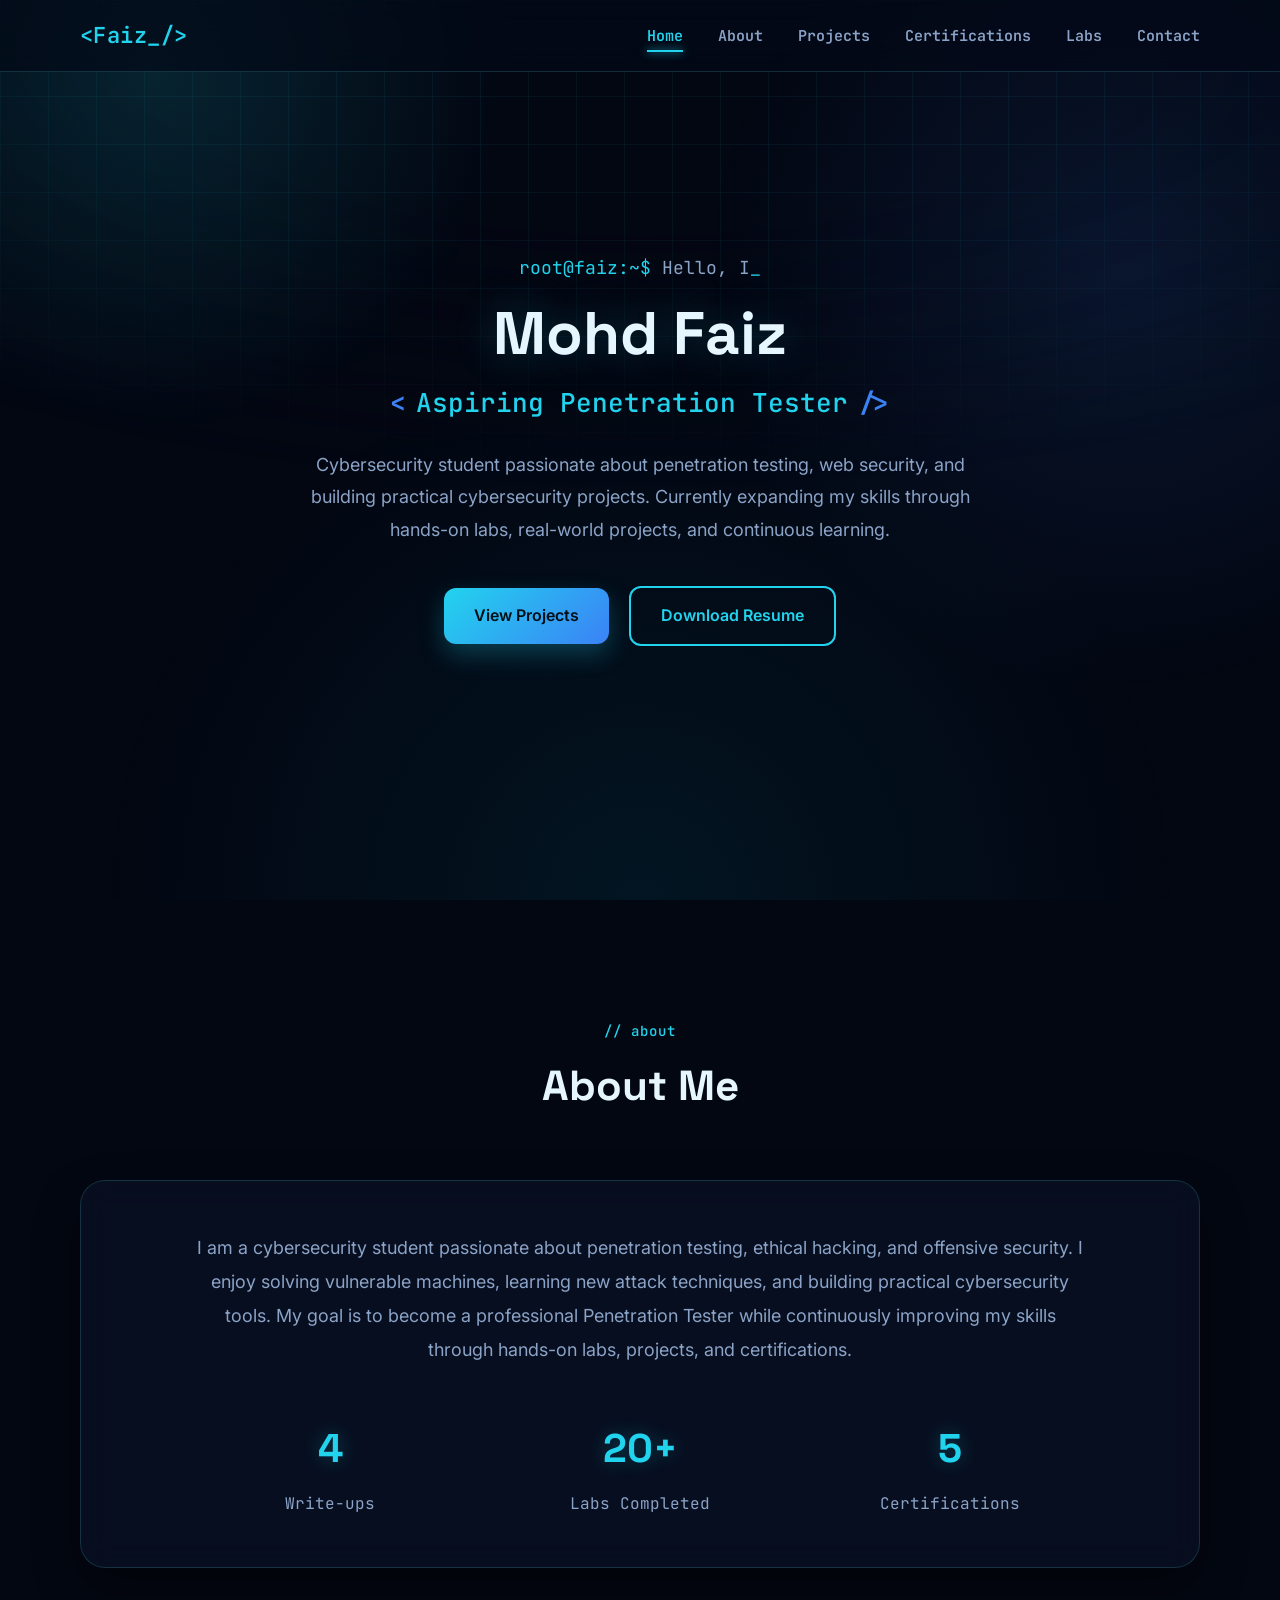
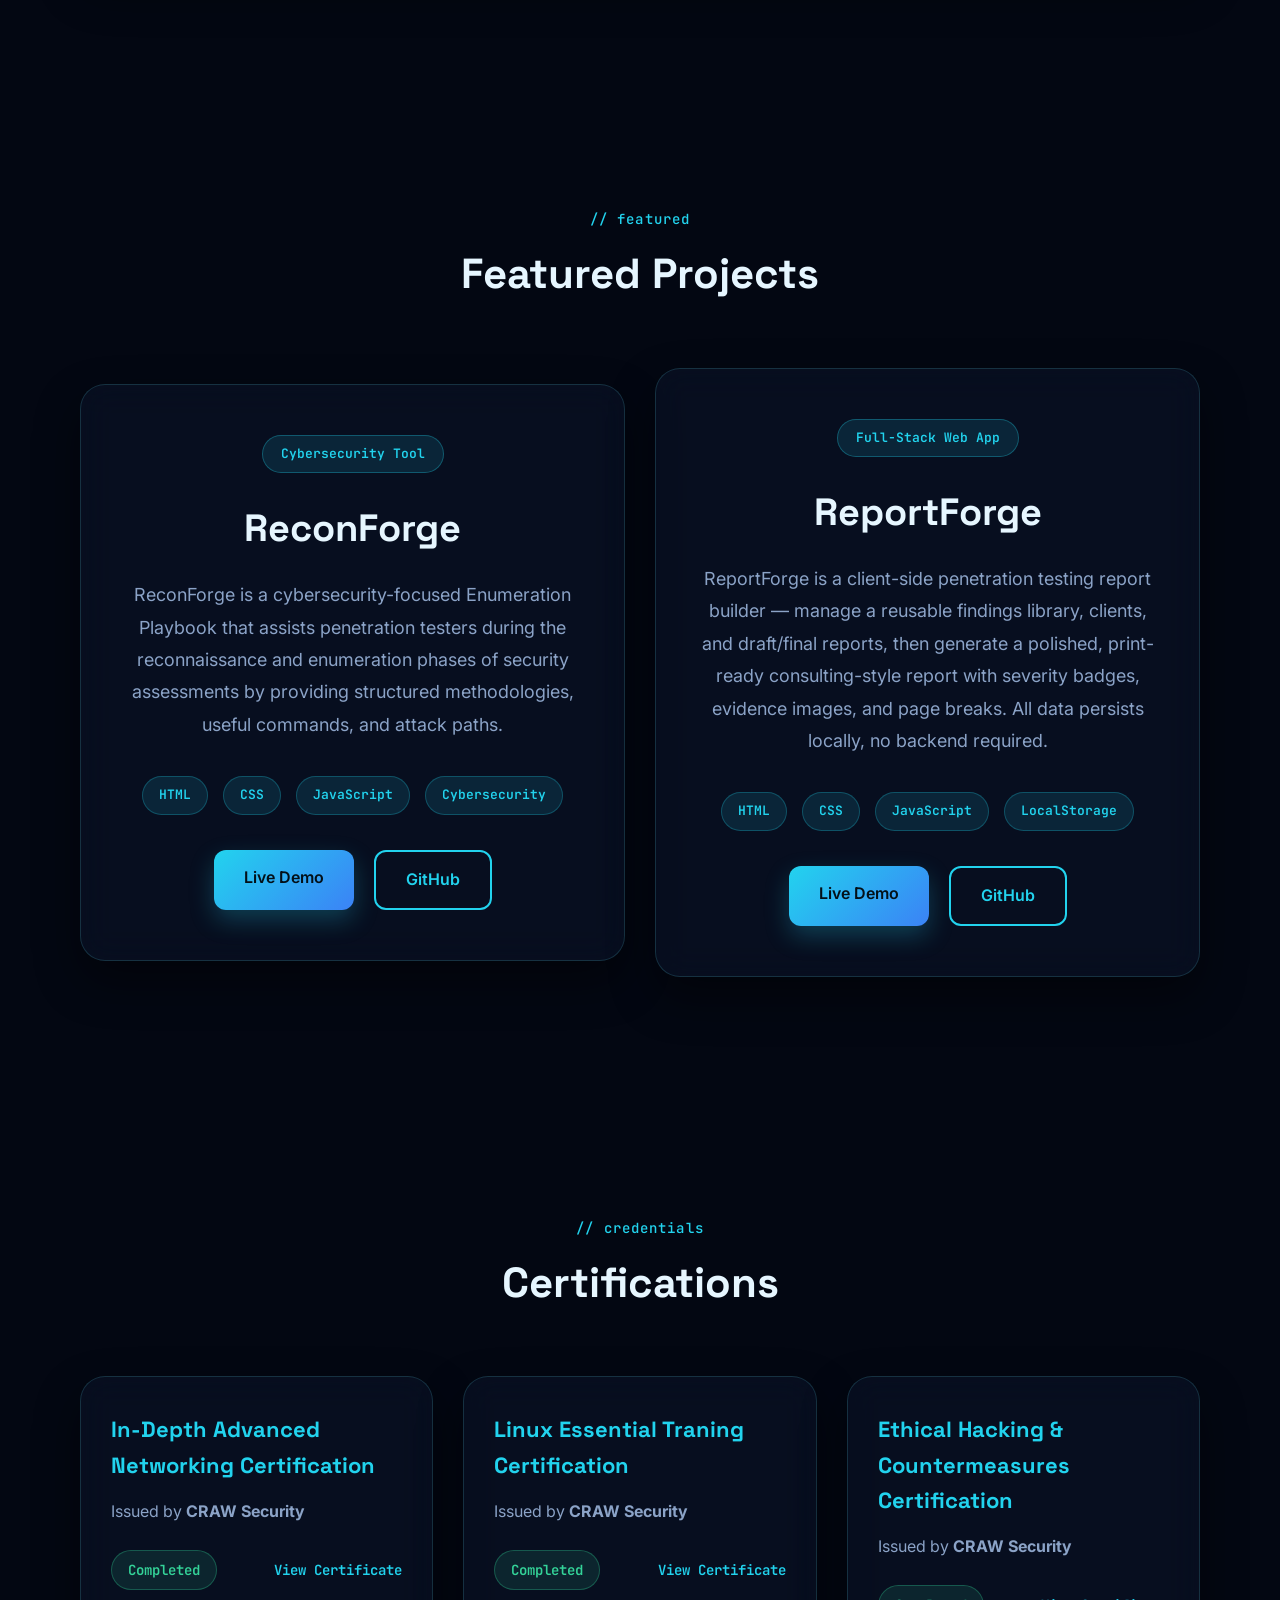
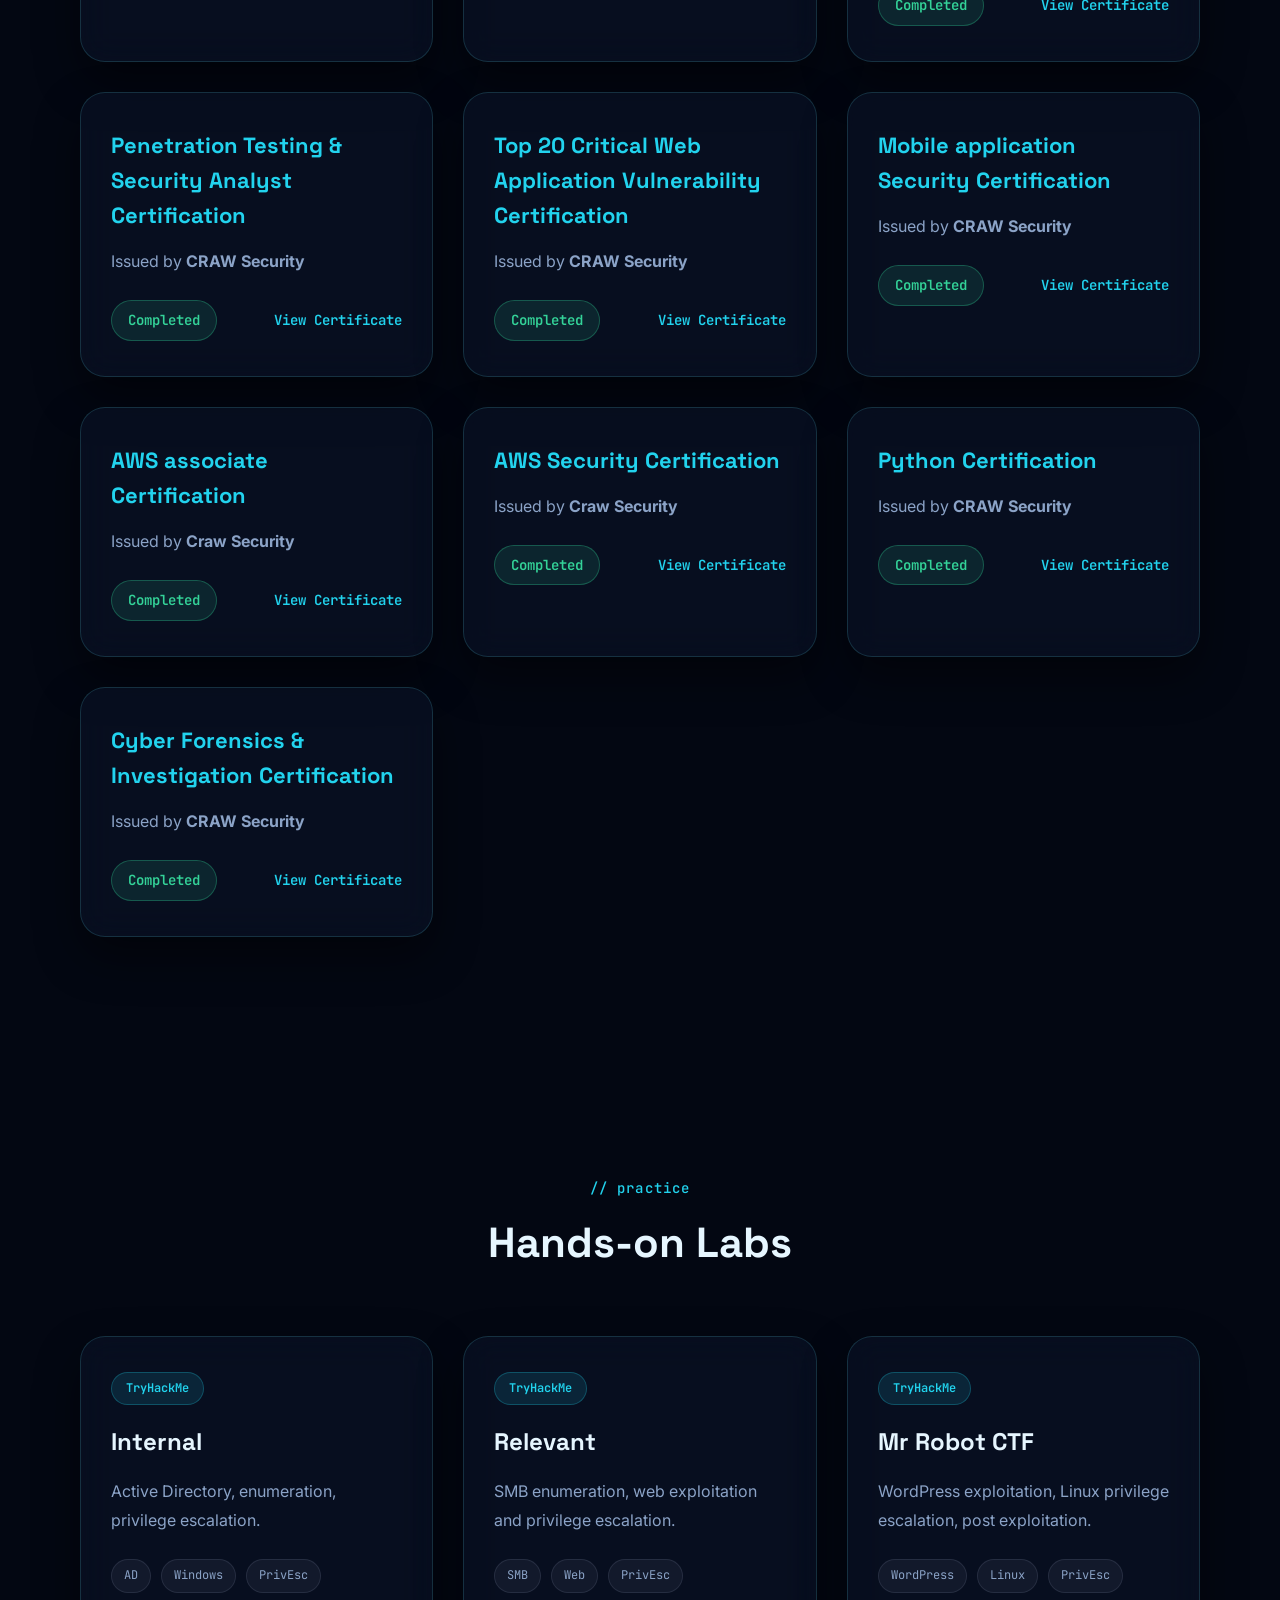
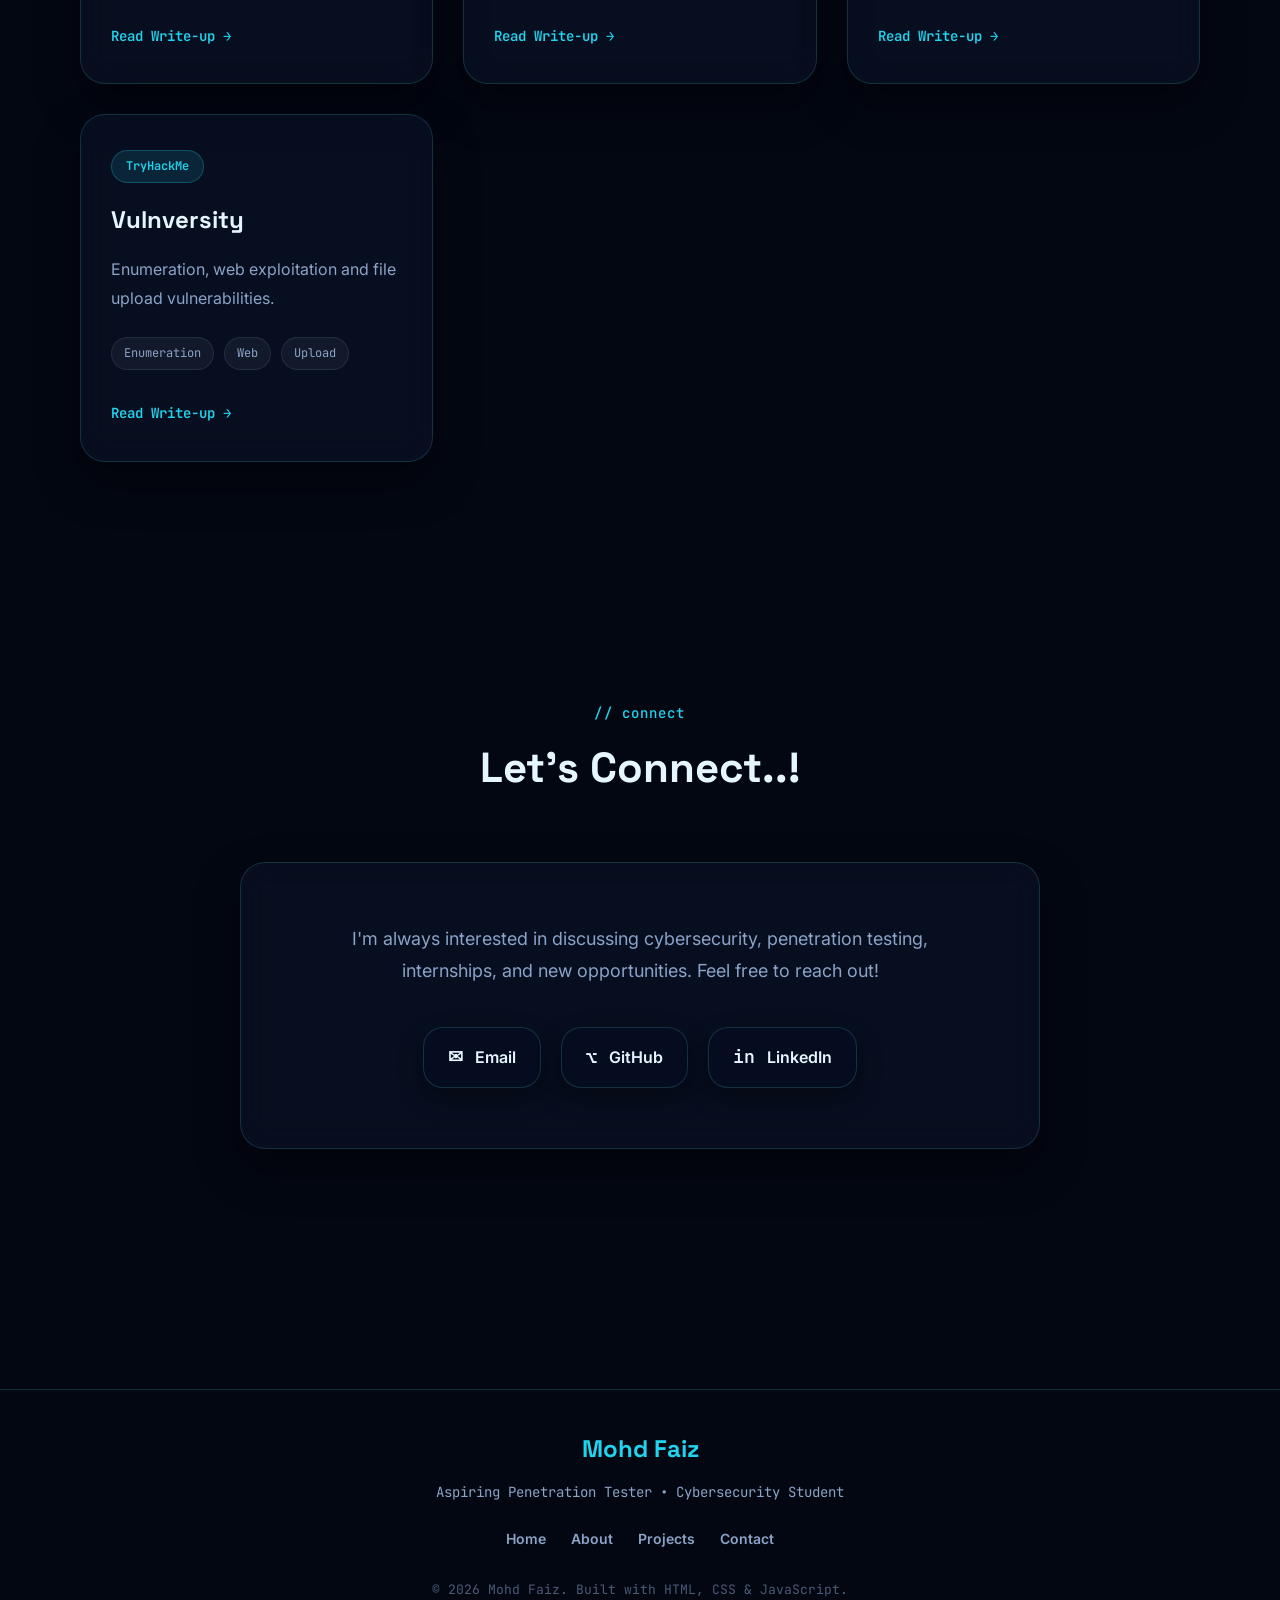
==== commit e875165f: "Fix favicon link filename case Corrected the filename case for the favicon link." ====
--- a/index.html
+++ b/index.html
@@ -9,7 +9,7 @@
     <link rel="preconnect" href="https://fonts.gstatic.com" crossorigin>
     <link href="https://fonts.googleapis.com/css2?family=Space+Grotesk:wght@400..700&family=Inter:wght@100..900&family=JetBrains+Mono:wght@400;500;600&display=swap" rel="stylesheet">
 
-    <link rel="icon" type="image/svg+xml" href="favicon.png">
+    <link rel="icon" type="image/svg+xml" href="Favicon.png">
     <link rel="icon" type="image/png" sizes="32x32" href="favicon-32.png">
     <link rel="icon" type="image/png" sizes="16x16" href="favicon-16.png">
     <link rel="apple-touch-icon" sizes="180x180" href="favicon-180.png">
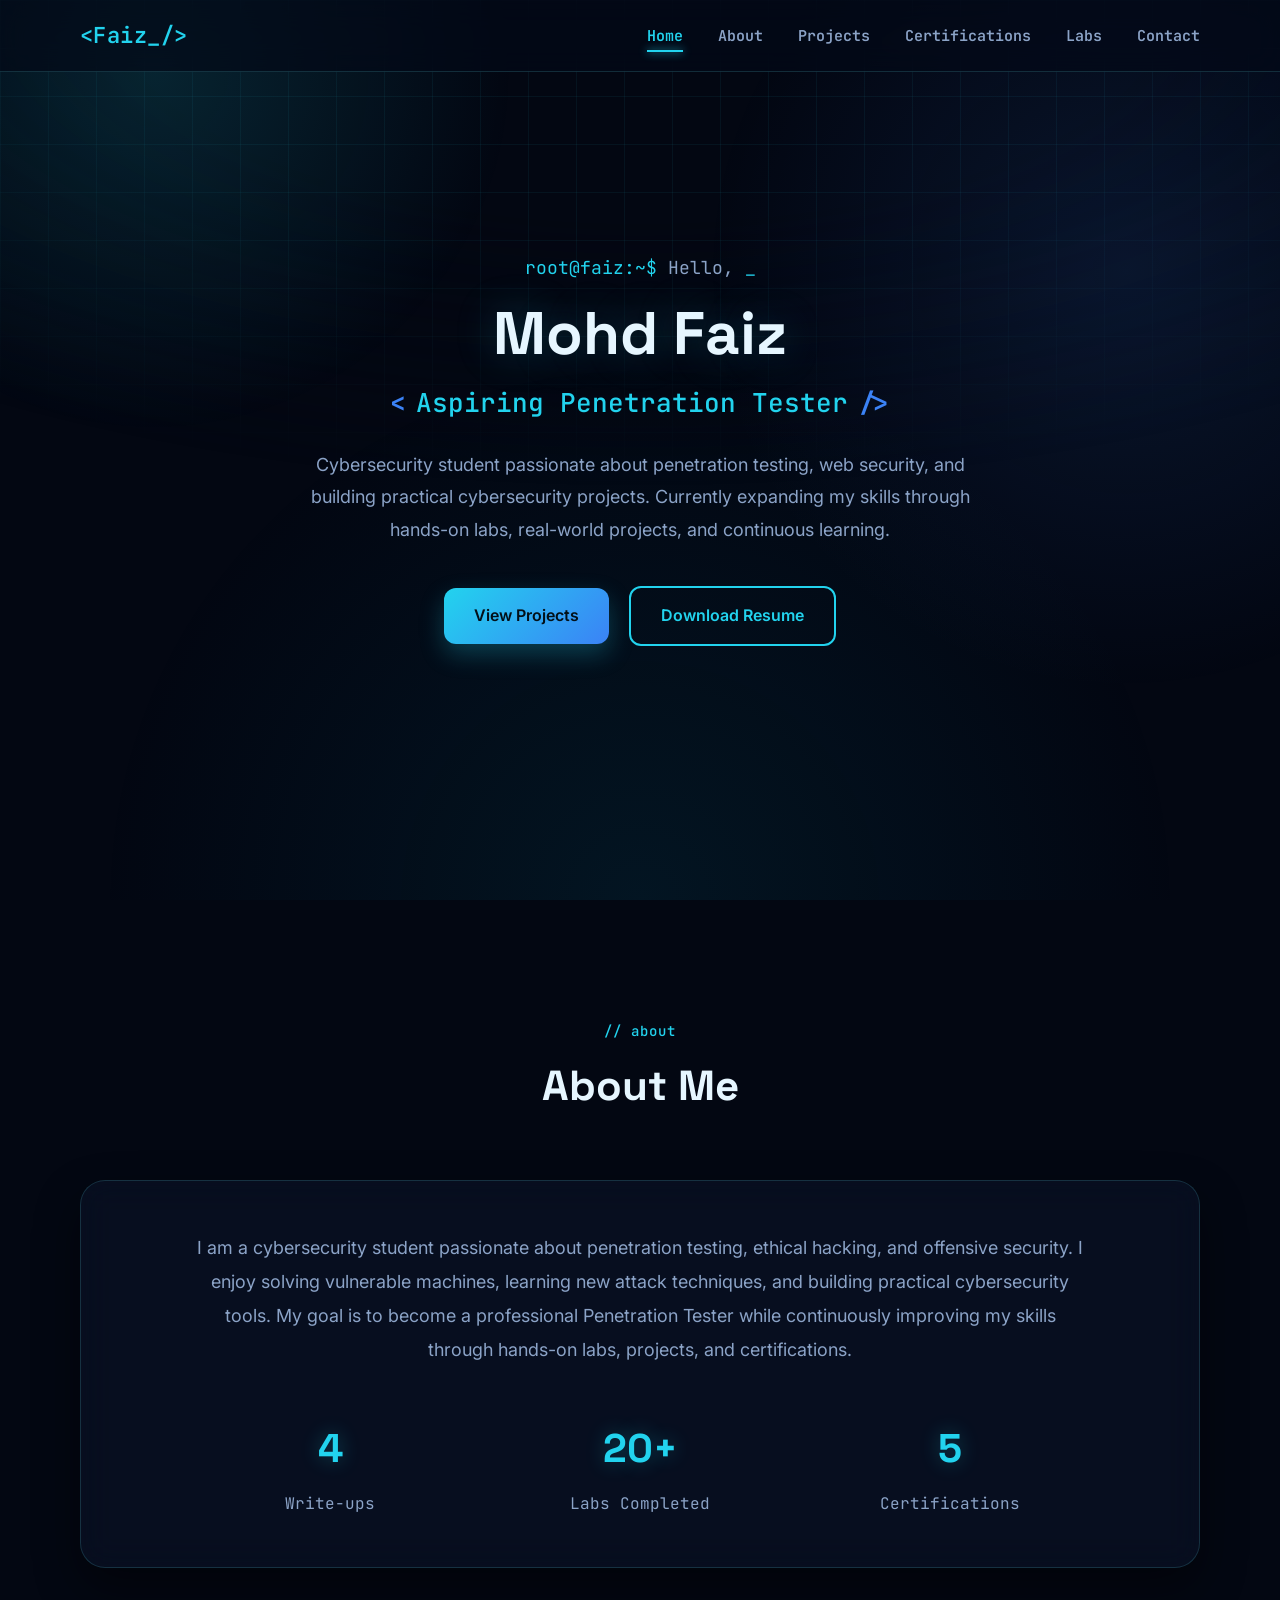
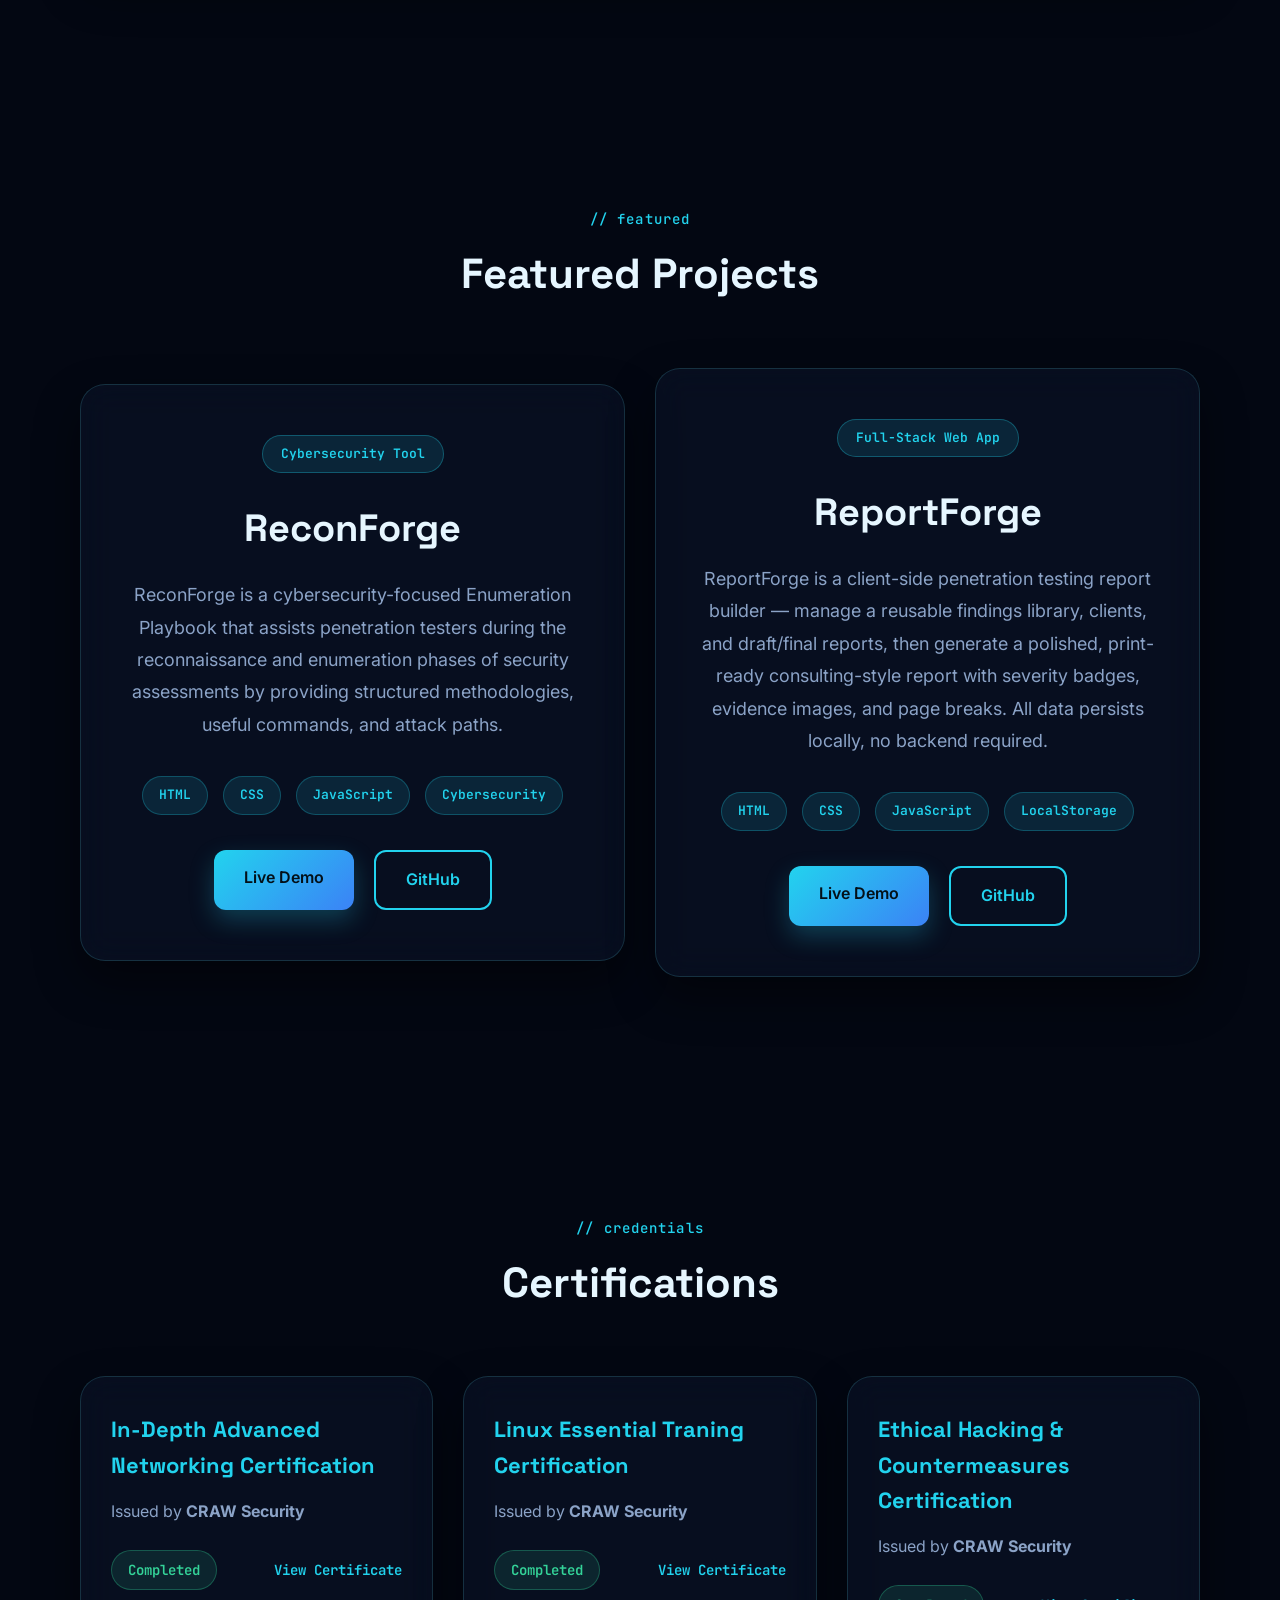
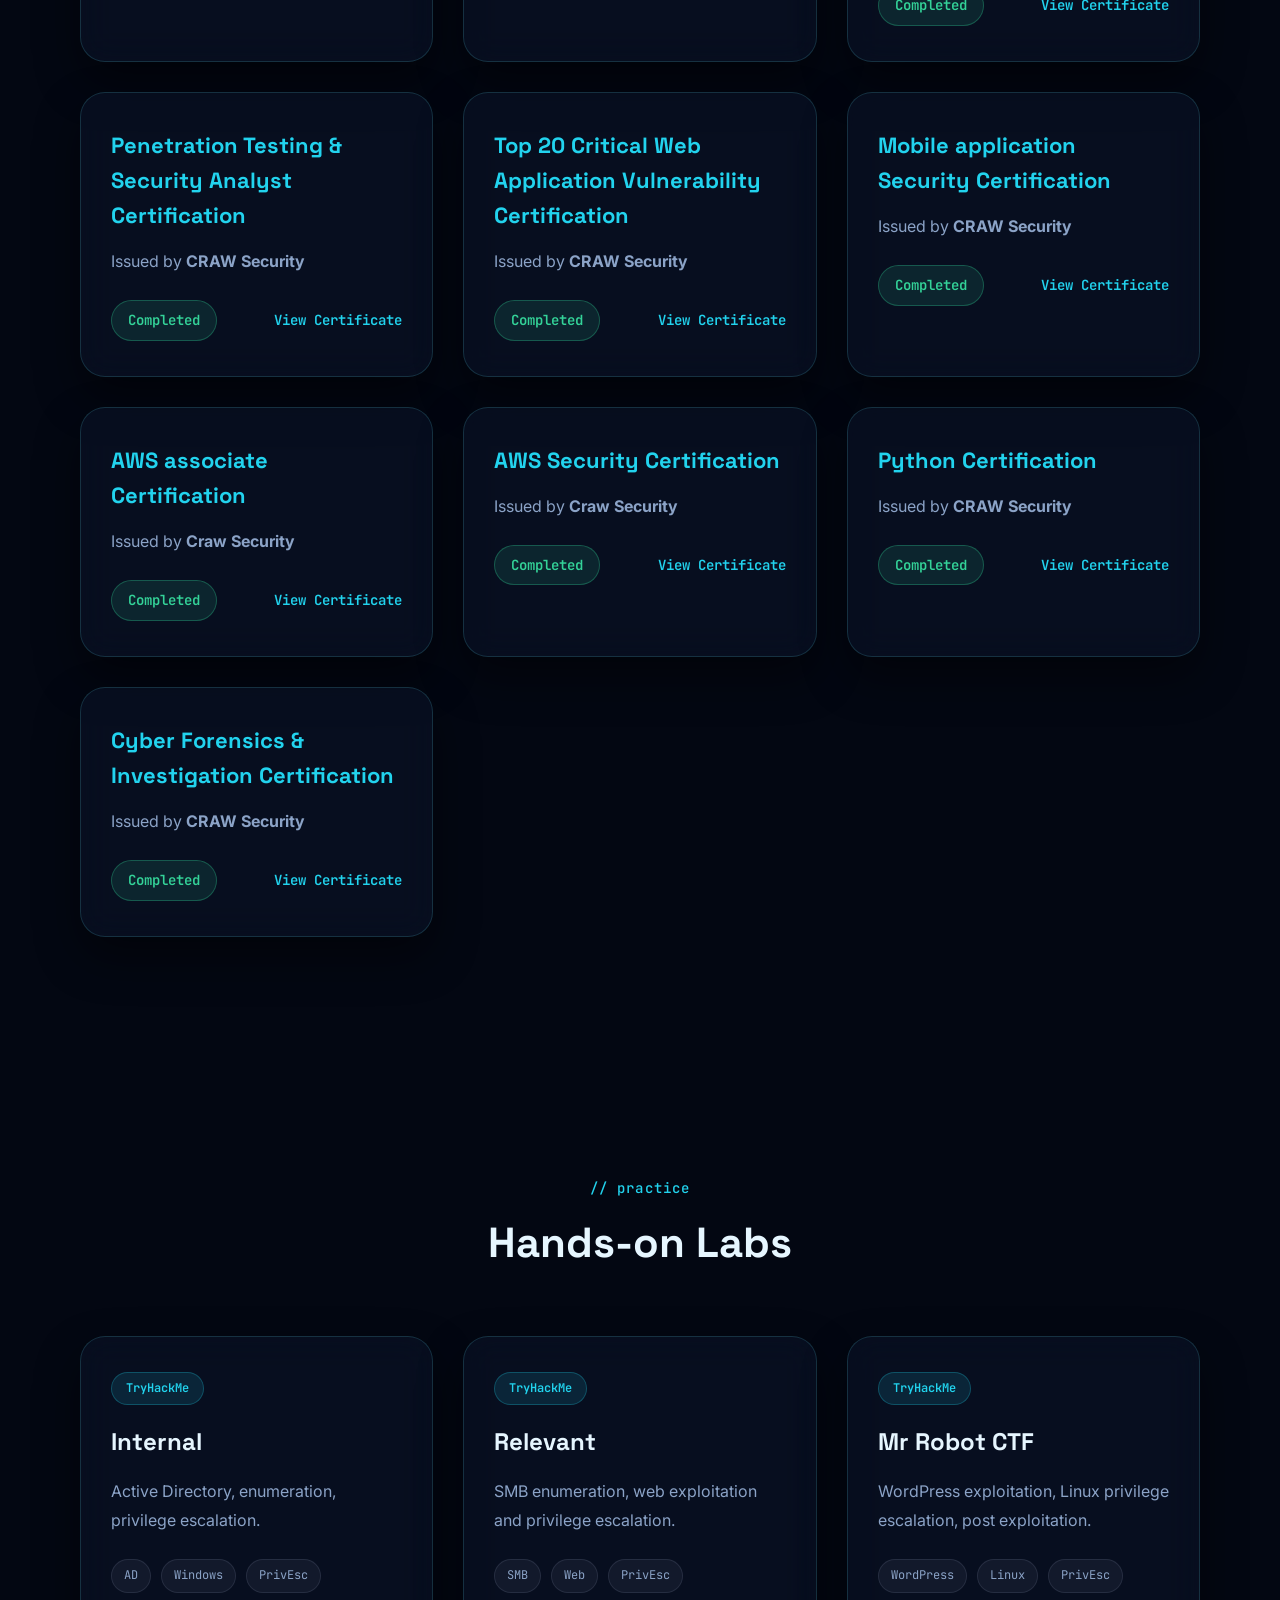
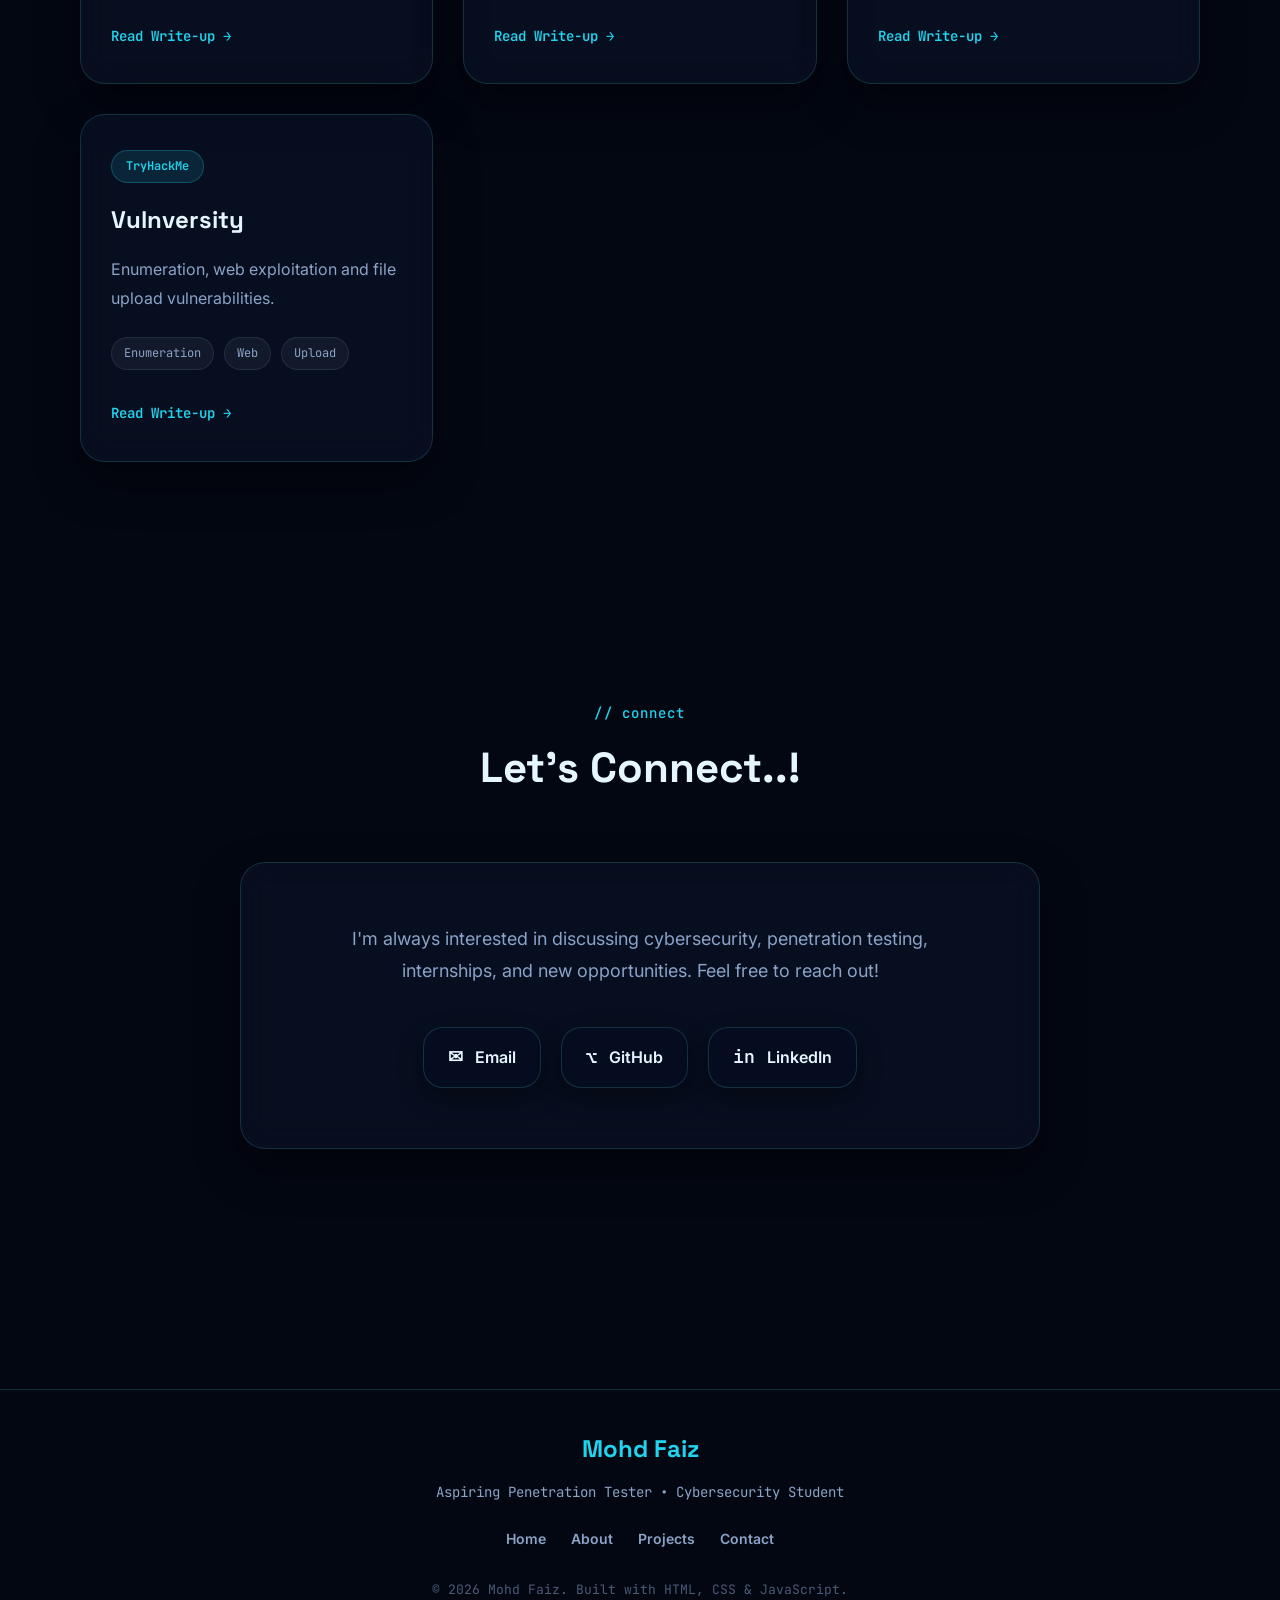
==== commit 46ebd595: "Update write-up links to new HTML files" ====
--- a/index.html
+++ b/index.html
@@ -293,7 +293,7 @@
                         <span class="lab-tag">Windows</span>
                         <span class="lab-tag">PrivEsc</span>
                     </div>
-                    <a href="assets/writeups/internal.txt" class="lab-btn" target="_blank">Read Write-up →</a>
+                    <a href="labs/internal.html" class="lab-btn" target="_blank">Read Write-up →</a>
                 </div>
 
                 <div class="glass-card lab-card">
@@ -305,7 +305,7 @@
                         <span class="lab-tag">Web</span>
                         <span class="lab-tag">PrivEsc</span>
                     </div>
-                    <a href="assets/writeups/relevant.txt" class="lab-btn" target="_blank">Read Write-up →</a>
+                    <a href="labs/relevant.html" class="lab-btn" target="_blank">Read Write-up →</a>
                 </div>
 
                 <div class="glass-card lab-card">
@@ -317,7 +317,7 @@
                         <span class="lab-tag">Linux</span>
                         <span class="lab-tag">PrivEsc</span>
                     </div>
-                    <a href="assets/writeups/MrRobot.txt" class="lab-btn" target="_blank">Read Write-up →</a>
+                    <a href="labs/mr-robot.html" class="lab-btn" target="_blank">Read Write-up →</a>
                 </div>
 
                 <div class="glass-card lab-card">
@@ -329,7 +329,7 @@
                         <span class="lab-tag">Web</span>
                         <span class="lab-tag">Upload</span>
                     </div>
-                    <a href="assets/writeups/vulnversity.txt" class="lab-btn" target="_blank">Read Write-up →</a>
+                    <a href="labs/vulnversity.html" class="lab-btn" target="_blank">Read Write-up →</a>
                 </div>
 
             </div>
